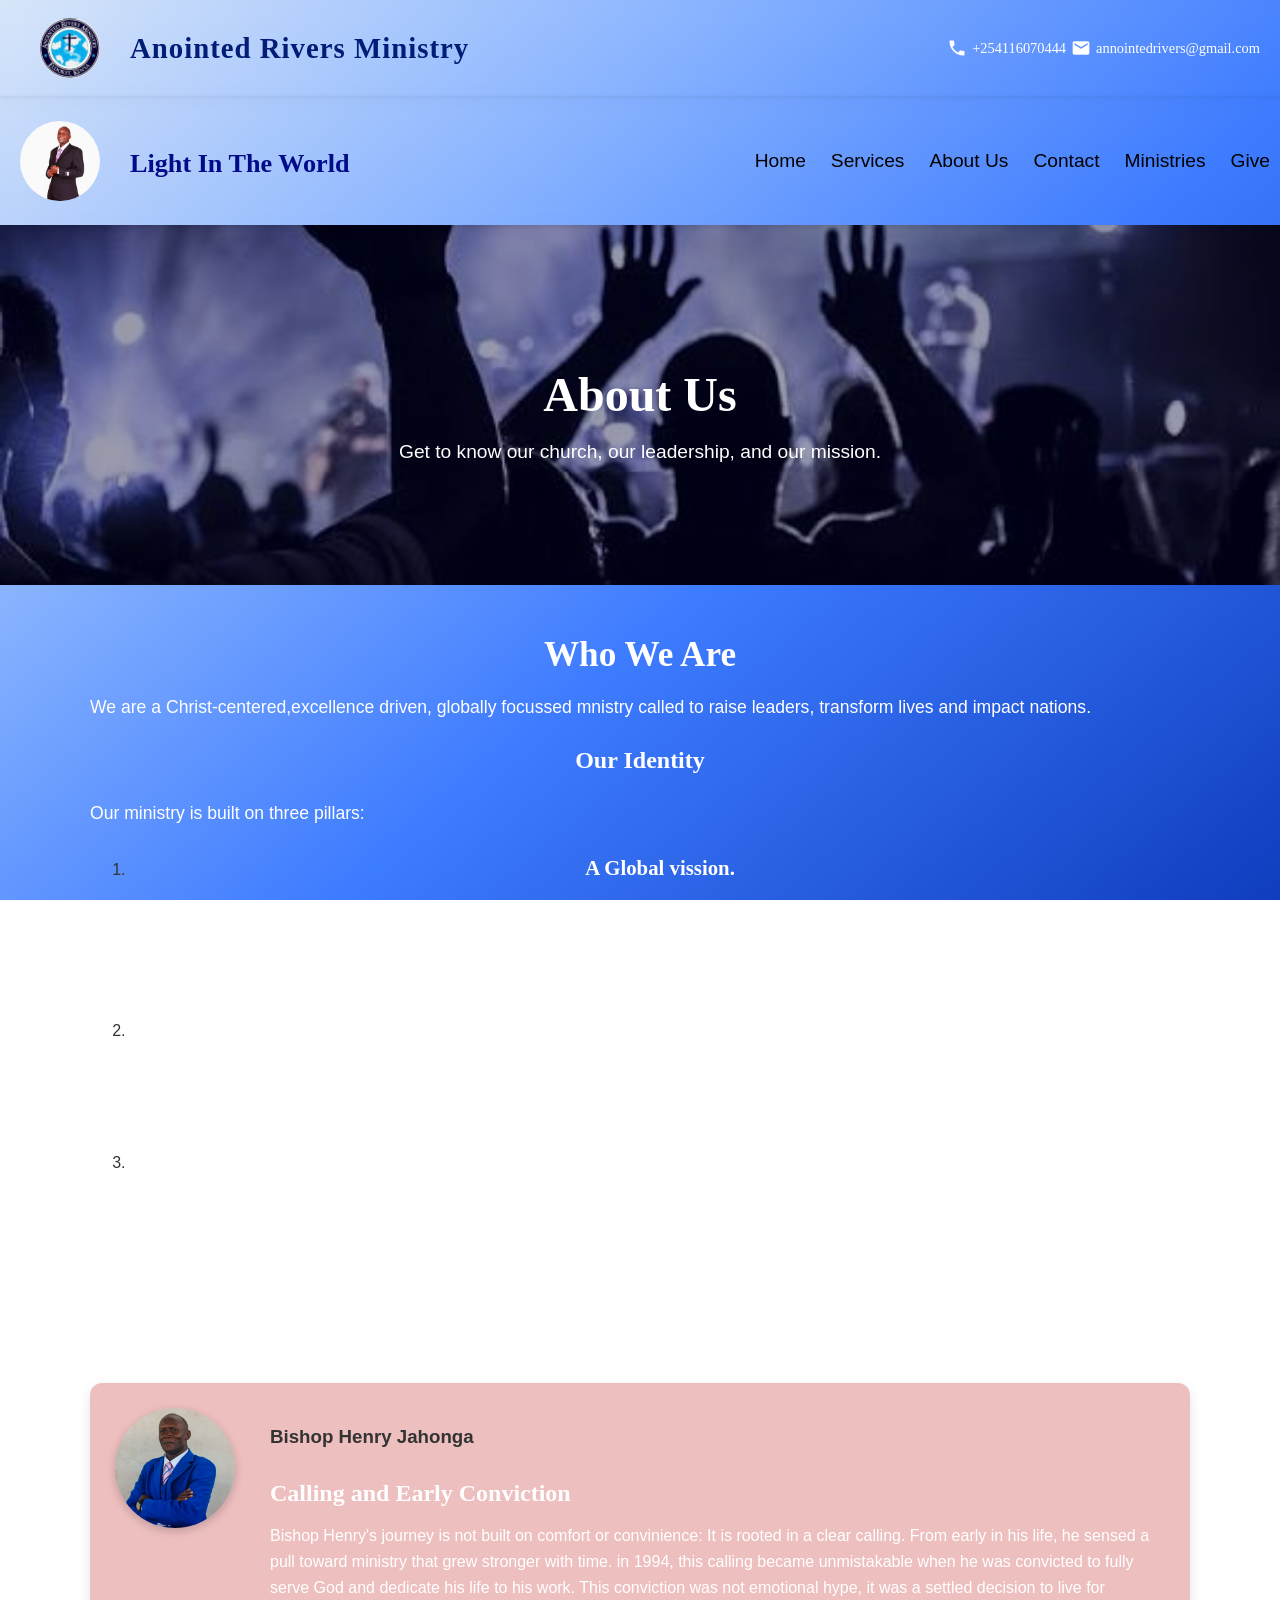
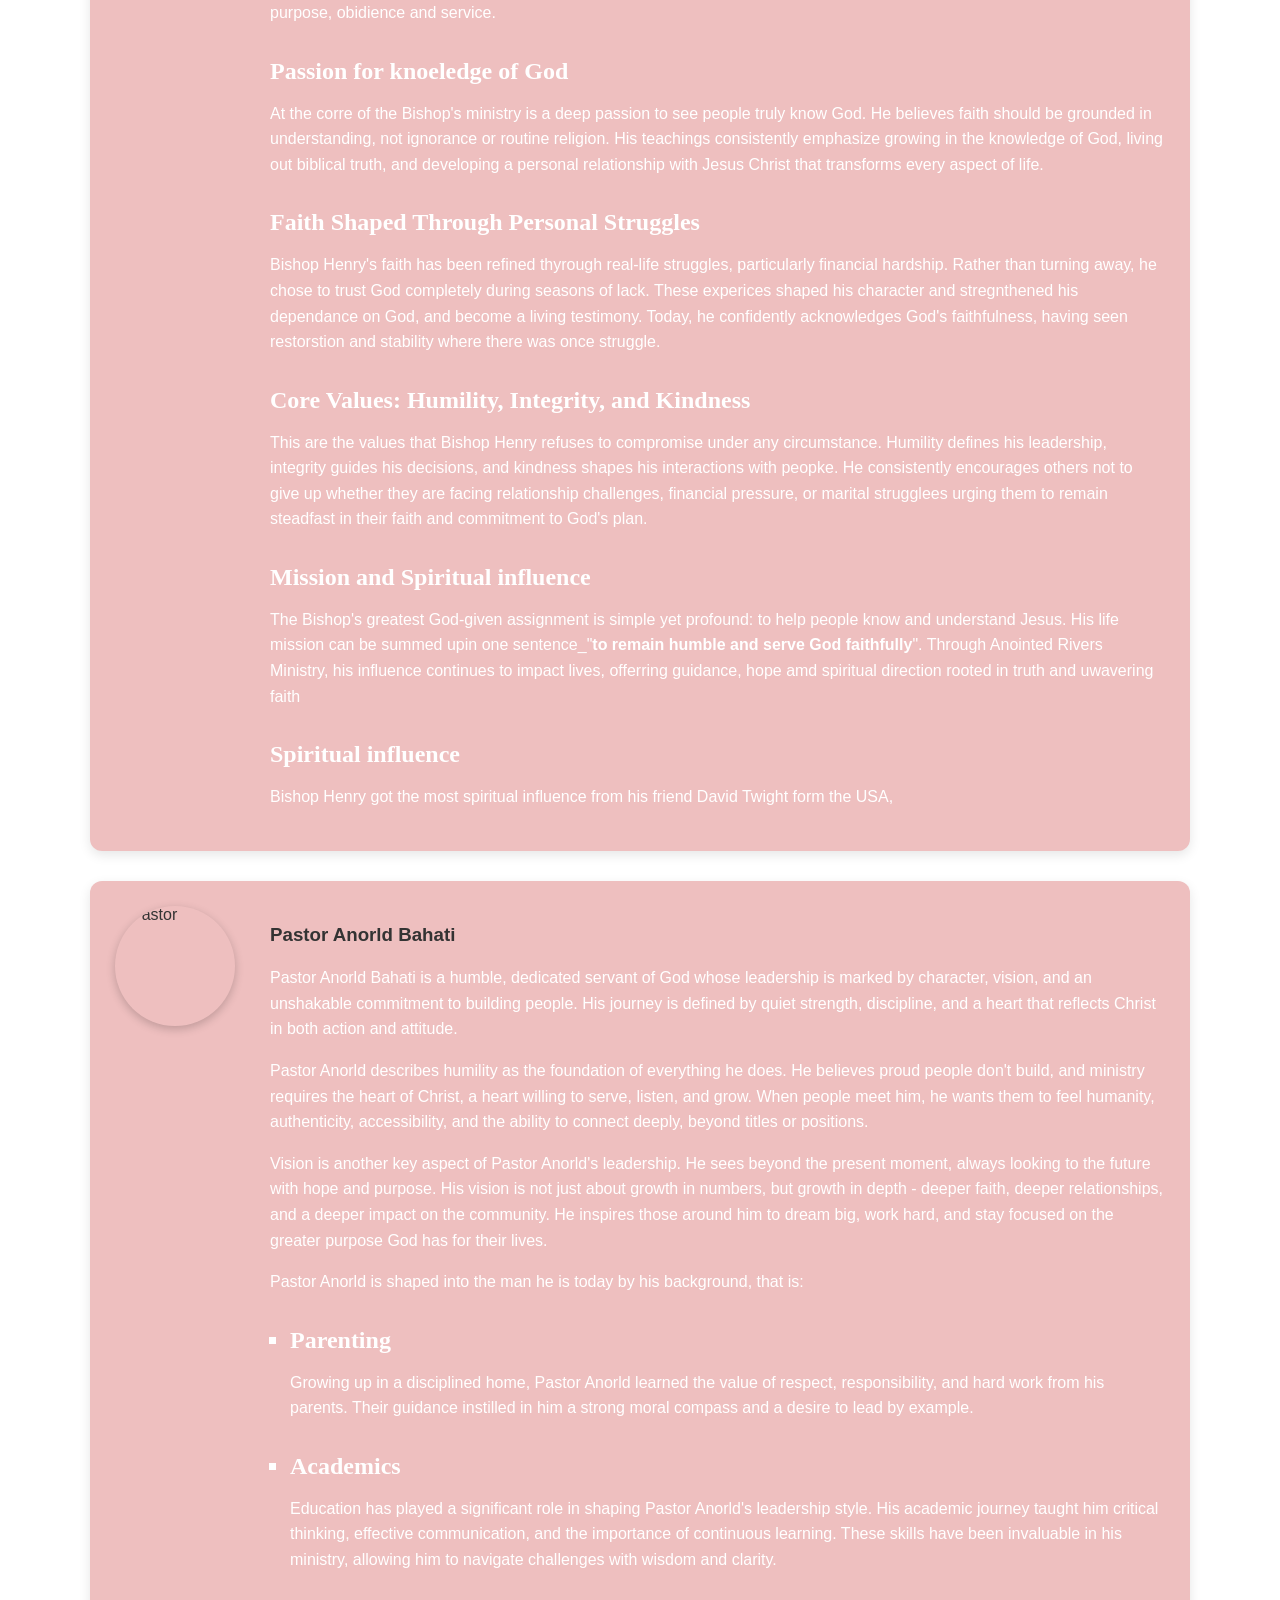
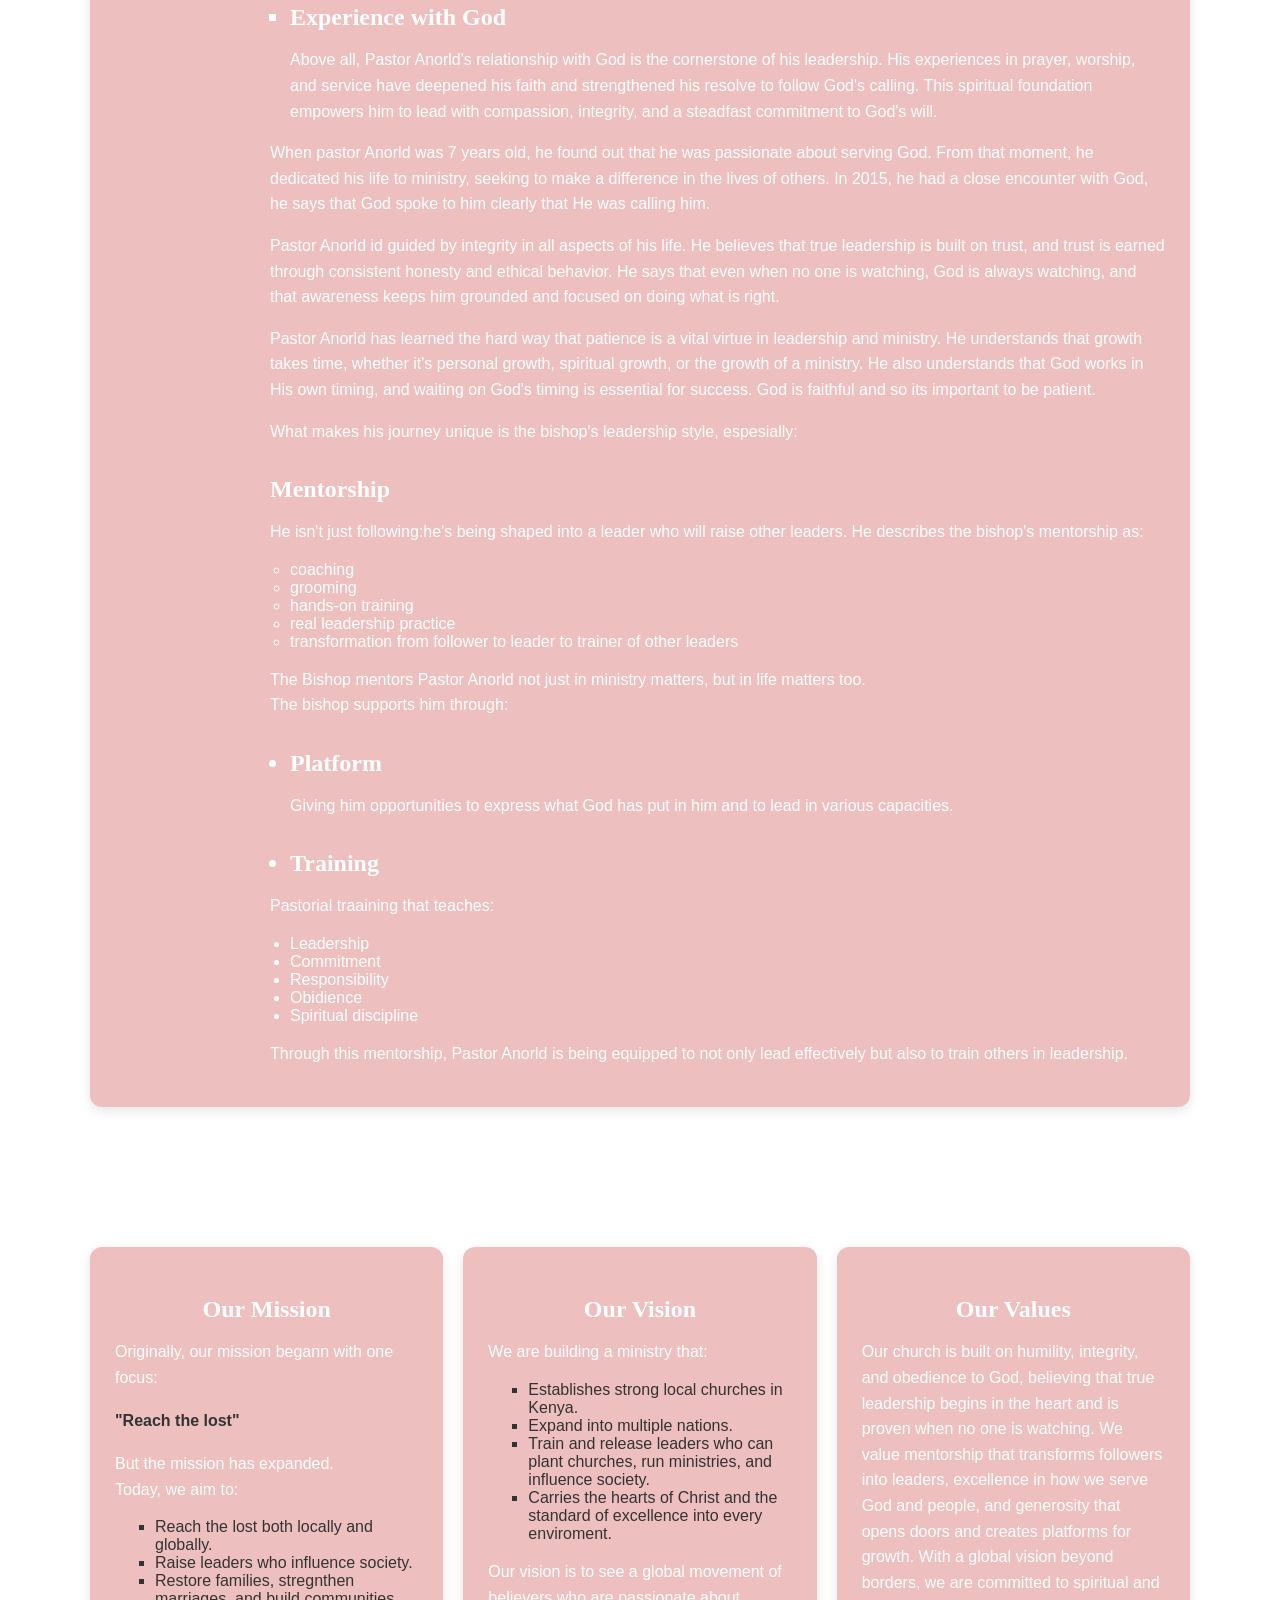
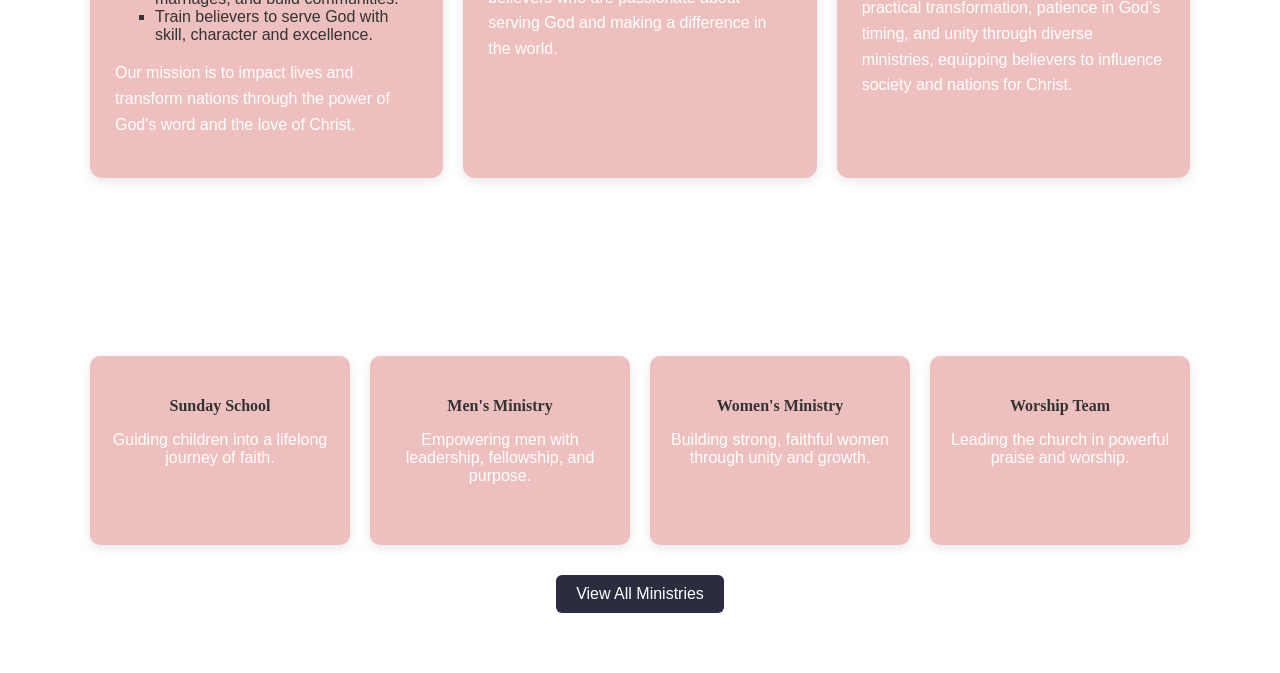
==== about.html @ e038e395 "finished up the demo" ====
<!DOCTYPE html>
<html lang="en">
<head>
    <meta charset="UTF-8">
    <meta name="viewport" content="width=device-width, initial-scale=1.0">
    <link rel="stylesheet" href="style.css">
    <link rel="stylesheet" href="https://fonts.googleapis.com/icon?family=Material+Icons">
    <link rel="icon" type="image/png" href="Assets/Images/logo.png">
    <title>Annointed Rivers Ministry</title>
</head>
<body class="body">
<header id="home">
  <div class="header-top">
    <div class="logo-container">
      <img src="Assets/Images/logo.png" alt="logo" class="logo">
      <h1 class="title">Anointed Rivers Ministry</h1>
    </div>
    <div class="top-right">
      <div class="contact-item">
        <span class="material-icons">call</span>
        <a href="tel:+254116070444">+254116070444</a>
        <div class="contact-item">
          <span class="material-icons">email</span>
          <a href="annointedrivers@gmail.com">annointedrivers@gmail.com</a>
        </div>
      </div>
    </div>
  </div>

  <div class="header-bottom">
    <div class="bishop_logo-container">
        <img src="Assets/Images/Bishop.jpeg" alt="Bishop Logo" class="bishop_logo">
      <div class="hb-text">
        <h3>Light In The World</h3>
      </div>
    </div>
      <nav class="nav-right">
        <a href="index.html#home">Home</a>
        <a href="index.html#services">Services</a>
        <a href="#about">About Us</a>
        <a href="index.html#contact">Contact</a>
        <a href="ministries.html">Ministries</a>
        <a href="give.html">Give</a>
      </nav>
  </div>
</header>
<section class="about-hero">
  <div class="about-hero-overlay"></div>
  <div class="about-hero-content">
    <h1>About Us</h1>
    <p>Get to know our church, our leadership, and our mission.</p>
  </div>
</section>

<section class="about-church">
  <h2>Who We Are</h2>
  <p>
    We are a Christ-centered,excellence driven, globally focussed mnistry called to raise leaders, transform lives and impact nations.
  </p>
  <h3>Our Identity</h3>
  <p>Our ministry is built on three pillars:</p>
  <ol>
    <li><h4>A Global vission.</h4></li>
    <p>We dont limit ourselves to Kenya. <br> Our eyes are on many nations - Africa, Europe, the Americas and beyond.
  We believe God has called us to build an international work thet spreads His message across the world.</p>
  <li><h4>Zeal for God</h4></li>
  <p>We serve God with fire. <br>
  We move with urgency, passion and unwavering commitments to fullfill divine assignments.</p>
  <li><h4>A Culture of Excelence</h4></li>
  <p>Everything, from administration, ministry, worship, leadership, to how a visitor is welcomed must reflect God's standard. <br> No standards, No mediocrity</p>
  </ol>
</section>

<section class="about-leadership">
  <h2>Our Leadership</h2>

  <!-- Bishop -->
  <div class="leader-card">
    <div class="leader-img">
      <img src="Assets/Images/bishop.jpg" alt="Bishop">
    </div>
    <div class="leader-info">
      <h3>Bishop Henry Jahonga</h3>
      <h4>Calling and Early Conviction</h4>
      <p>
        Bishop Henry's journey is not built on comfort or convinience: It is rooted in a clear calling. From early in his life,
        he sensed a pull toward ministry that grew stronger with time. in 1994, 
        this calling became unmistakable when he was convicted to fully serve God and dedicate his life to his work. This conviction was not emotional
        hype, it was a settled decision to live for purpose, obidience and service.
      </p>
      <h4>Passion for knoeledge of God</h4>
      <p>
        At the corre of the Bishop's ministry is a deep passion to see people truly know God.
        He believes faith should be grounded in understanding, not ignorance or routine religion.
        His teachings consistently emphasize growing in the knowledge of God, living out biblical truth,
        and developing a personal relationship with Jesus Christ that transforms every aspect of life.
      </p>
      <h4>Faith Shaped Through Personal Struggles</h4>
      <p>
        Bishop Henry's faith has been refined thyrough real-life struggles, particularly financial hardship.
        Rather than turning away, he chose to trust God completely during seasons of lack.
        These experices shaped his character and stregnthened his dependance on God, and become a living testimony.
        Today, he confidently acknowledges God's faithfulness, having seen restorstion and stability where there was once struggle.
      </p>
      <h4>Core Values: Humility, Integrity, and Kindness</h4>
      <p>
        This are the values that Bishop Henry refuses to compromise under any circumstance.
        Humility defines his leadership, integrity guides his decisions, and kindness shapes his interactions with peopke.
        He consistently encourages others not to give up whether they are facing relationship challenges, financial pressure, or marital strugglees
        urging them to remain steadfast in their faith and commitment to God's plan.
      </p>
      <h4>Mission and Spiritual influence</h4>
      <p>
        The Bishop's greatest God-given assignment is simple yet profound: to help people know and understand Jesus.
        His life mission can be summed upin one sentence_"<strong>to remain humble and serve God faithfully</strong>".
        Through Anointed Rivers Ministry, his influence continues to impact lives, offerring guidance, hope amd spiritual
        direction rooted in truth and uwavering faith
      </p>
      <h4>Spiritual influence</h4>
      <p>
        Bishop Henry got the most spiritual influence from his friend David Twight form the USA, 
      </p>
      <a href="#bishop-bio" class="read-more">Read Full Bio</a>
    </div>
  </div>

  <!-- Pastor -->
  <div class="leader-card">
    <div class="leader-img">
      <img src="Assets/Images/pastor.jpeg" alt="Pastor">
    </div>
    <div class="leader-info">
      <h3>Pastor Anorld Bahati</h3>
      <p>
        Pastor Anorld Bahati is a humble, dedicated servant of God whose leadership is marked by character, vision, and an unshakable commitment to building people.
        His journey is defined by quiet strength, discipline, and a heart that reflects Christ in both action and attitude.
      </p>
      <p>
        Pastor Anorld describes humility as the foundation of everything he does.
        He believes proud people don't build, and ministry requires the heart of Christ, a heart willing to serve, listen, and grow.
        When people meet him, he wants them to feel humanity, authenticity, accessibility, and the ability to connect deeply, beyond titles or positions.
      </p>
      <p>
        Vision is another key aspect of Pastor Anorld's leadership.
        He sees beyond the present moment, always looking to the future with hope and purpose.
        His vision is not just about growth in numbers, but growth in depth - deeper faith, deeper relationships, and a deeper impact on the community.
        He inspires those around him to dream big, work hard, and stay focused on the greater purpose God has for their lives.
      </p>
      <p>
        Pastor Anorld is shaped into the man he is today by his background, that is:
        <ul style="list-style-type: square;">
          <h4><li>Parenting</li></h4>
          <p>
            Growing up in a disciplined home, Pastor Anorld learned the value of respect, responsibility, and hard work from his parents.
            Their guidance instilled in him a strong moral compass and a desire to lead by example.
          </p>
          <h4><li>Academics</li></h4>
          <p>
            Education has played a significant role in shaping Pastor Anorld's leadership style.
            His academic journey taught him critical thinking, effective communication, and the importance of continuous learning.
            These skills have been invaluable in his ministry, allowing him to navigate challenges with wisdom and clarity.
          </p>
          <h4><li>Experience with God</li></h4>
          <p>
            Above all, Pastor Anorld's relationship with God is the cornerstone of his leadership.
            His experiences in prayer, worship, and service have deepened his faith and strengthened his resolve to follow God's calling.
            This spiritual foundation empowers him to lead with compassion, integrity, and a steadfast commitment to God's will.
          </p>
        </ul>
      </p>
      <p>
        When pastor Anorld was 7 years old, he found out that he was passionate about serving God.
        From that moment, he dedicated his life to ministry, seeking to make a difference in the lives of others.
        In 2015, he had a close encounter with God, he says that God spoke to him clearly that He was calling him.
      </p>
      <p>
        Pastor Anorld id guided by integrity in all aspects of his life.
        He believes that true leadership is built on trust, and trust is earned through consistent honesty and ethical behavior.
        He says that even when no one is watching, God is always watching, and that awareness keeps him grounded and focused on doing what is right.
      </p>
      <p>
        Pastor Anorld has learned the hard way that patience is a vital virtue in leadership and ministry.
        He understands that growth takes time, whether it's personal growth, spiritual growth, or the growth of a ministry.
        He also understands that God works in His own timing, and waiting on God's timing is essential for success.
        God is faithful and so its important to be patient.
      </p>
      <p>
        What makes his journey unique is the bishop's leadership style, espesially: <br>
        <h4>Mentorship</h4>
        <p>He isn't just following:he's being shaped into a leader who will raise other leaders. He describes the bishop's mentorship as:</p>
        <ul style="list-style-type: circle;">
          <li>coaching</li>
          <li>grooming</li>
          <li>hands-on training</li>
          <li>real leadership practice</li>
          <li>transformation from follower to leader to trainer of other leaders</li>
        </ul>
      </p>
      <p>
        The Bishop mentors Pastor Anorld not just in ministry matters, but in life matters too. <br>
        The bishop supports him through:
      </p>
        <ul style="list-style-type: disc;">
          <h4><li>Platform</li></h4>
          <p>
            Giving him opportunities to express what God has put in him and to lead in various capacities.
          </p>
          <h4><li>Training</li></h4>
        </ul>
          <p>
            Pastorial traaining that teaches:
          </p>
            <ul>
              <li>Leadership</li>
              <li>Commitment</li>
              <li>Responsibility</li>
              <li>Obidience</li>
              <li>Spiritual discipline</li>
            </ul>
      <p>
        Through this mentorship, Pastor Anorld is being equipped to not only lead effectively but also to train others in leadership.
      </p>
    </div>
  </div>
</section>

<section class="about-mvv">
  <h2>Mission, Vision & Values</h2>
  <div class="mvv-container">

    <div class="mvv-box">
      <h3>Our Mission</h3>
      <p>
        Originally, our mission begann with one focus:
      </p>
        <strong><h4>"Reach the lost"</h4></strong>
        <p>
          But the mission has expanded. <br>
          Today, we aim to:
          <ul style="list-style-type: square;">
            <li>Reach the lost both locally and globally.</li>
            <li>Raise leaders who influence society.</li>
            <li>Restore families, stregnthen marriages, and build communities.</li>
            <li>Train believers to serve God with skill, character and excellence.</li>
          </ul>
        </p>
        <p>
          Our mission is to impact lives and transform nations through the power of God's word and the love of Christ.
        </p>
    </div>

    <div class="mvv-box">
      <h3>Our Vision</h3>
      <p>
        We are building a ministry that:
      </p>
        <ul style="list-style-type: square;">
          <li>Establishes strong local churches in Kenya.</li>
          <li>Expand into multiple nations.</li>
          <li>Train and release leaders who can plant churches, run ministries, and influence society.</li>
          <li>Carries the hearts of Christ and the standard of excellence into every enviroment.</li>
        </ul>
        <p>
          Our vision is to see a global movement of believers who are passionate about serving God and making a difference in the world.
        </p>
    </div>

    <div class="mvv-box">
      <h3>Our Values</h3>
      <p>
        Our church is built on humility, integrity, and obedience to God,
        believing that true leadership begins in the heart and is proven when no one is watching.
        We value mentorship that transforms followers into leaders, excellence in how we serve God and people,
        and generosity that opens doors and creates platforms for growth. With a global vision beyond borders,
        we are committed to spiritual and practical transformation, patience in God’s timing, and unity through diverse ministries,
        equipping believers to influence society and nations for Christ.
      </p>
    </div>
  </div>
</section>

<section class="about-ministries-preview">
  <h2>Our Ministries</h2>
  <p>Discover the different ministries that help build our church community.</p>

  <div class="ministry-preview-grid">
    <div class="ministry-preview-card">
      <h4>Sunday School</h4>
      <p>Guiding children into a lifelong journey of faith.</p>
    </div>

    <div class="ministry-preview-card">
      <h4>Men's Ministry</h4>
      <p>Empowering men with leadership, fellowship, and purpose.</p>
    </div>

    <div class="ministry-preview-card">
      <h4>Women's Ministry</h4>
      <p>Building strong, faithful women through unity and growth.</p>
    </div>

    <div class="ministry-preview-card">
      <h4>Worship Team</h4>
      <p>Leading the church in powerful praise and worship.</p>
    </div>
  </div>

  <a href="ministries.html" class="view-all-btn">View All Ministries</a>
</section>
<script src="Assets/JS/tabs.js" defer></script>
</body>
</html>
---- style.css ----
body {
  font-family: arial, sans-serif;
  background: linear-gradient(140deg, #d8e6f9 0%, #8ab4ff 30%, #3d7bff 60%, #0f3dbe 100%);
  color: #333333;
  margin: 0;
  padding: 0;
  background-attachment: fixed;
}

/* --- General Header Styling --- */
header {
  width: 100%;
  height: 25vh;
  display: flex;
  flex-direction: column;
  position: sticky;
  top: 0;
  z-index: 1000;
}

/* --- Top Section (Logo + Name) --- */
.header-top {
  height: 10vh;
  display: flex;
  align-items: center;
  justify-content: space-between;
  color: rgb(1, 29, 119);
  font-family: 'cinzel', serif;
  padding: 5px 20px;
  background: rgba(4, 47, 167, 0); /* Translucent white background */
  backdrop-filter: blur(10px); /* Apply blur effect */
  -webkit-backdrop-filter: blur(10px); /* For Safari */
  box-shadow: 0 2px 5px rgba(0, 0, 0, 0.1); /* Optional: Add a subtle shadow */
}

.top-right {
 display: flex;
 gap: 20px;
 align-items: center;
}

.contact-item {
  display: flex;
  align-items: center;
  gap: 5px;
}

.contact-item .material-icons{
  font-size: 20px;
  color: white;
}

.contact-item a{
  color: white;
  text-decoration: none;
  font-size: 0.9rem;
  font-weight: 500;
}

.logo-container {
  display: flex;
  align-items: center;
  gap: 10px;
}

.logo {
  height: 60px;
  width: 60px;
  border-radius: 50%;
  object-fit: cover;
  margin-left: 20px;
}

.header-top h1 {
  font-size: 1.8rem;
  letter-spacing: 1px;
  font-weight: 600;
  margin-left: 20px;
}

/* --- Bottom Section (Navigation) --- */
.header-bottom {
  height: 15vh;
  background-color: #2b2d3f; /* grayish-blue tone */
  display: flex;
  align-items: center;
  justify-content: space-between;
  position: sticky;
  bottom: 0;
  background: rgba(255, 255, 255, 0); /* Translucent white background */
  backdrop-filter: blur(10px); /* Apply blur effect */
  -webkit-backdrop-filter: blur(10px); /* For Safari */
  box-shadow: 0 2px 5px rgba(0, 0, 0, 0.1); /* Optional: Add a subtle shadow */
  color: rgb(1, 29, 199);
}

.bishop_logo-container {
  display: flex;
  align-items: center;
  gap: 10px;
}

.bishop_logo {
  height: 80px;
  width: 80px;
  border-radius: 50%;
  object-fit: cover;
  margin-left: 20px;
}

.hb-text {
  color: rgb(1, 10, 136);
  font-family: 'cinzel', serif;
  font-size: 1.4rem;
  margin-left: 20px;
  padding-top: 7px;;
}

nav {
  display: flex;
  gap: 25px;
  align-items: center;
  justify-content: flex-end;
  padding-right: 10px;
}

nav a {
  text-decoration: none;
  font-size: 1rem;
  color: #000000; /* light blue-ish text */
  font-weight: 500;
  transition: all 0.3s ease;
  font-size: 1.2rem;
}

nav a:hover {
  background: linear-gradient(90deg, #00aaff, #00ffaa);
  -webkit-background-clip: text;
  background-clip: text; /* Standard property for compatibility */
  -webkit-text-fill-color: transparent;
  letter-spacing: 1px;
}

/* Hero Section */
.hero {
  position: relative;
  width: 100%;
  height: 80vh; /* Adjust as needed */
  overflow: hidden;
}

.hero-video {
  width: 100%;
  height: 100%;
  object-fit: cover;
}

.hero-overlay {
  position: absolute;
  top: 0;
  left: 0;
  width: 100%;
  height: 100%;
  background-color: rgba(0,0,0,0.4); /* 20% black overlay */
}

.hero-content {
  position: absolute;
  top: 50%;
  left: 50%;
  transform: translate(-50%, -70%);
  color: white;
  text-align: center;
  max-width: 90%;
}

.hero-content h1 {
  font-family: 'Cinzel', serif; /* fancy font */
  font-weight: 500; /* strong but not too strong */
  font-size: 3rem;
  margin-bottom: 15px;
}

.hero-content p {
  font-size: 1.2rem;
  margin-bottom: 20px;
}

.hero-buttons {
  display: flex;
  gap: 15px;
  justify-content: center;
  padding-top: 30px;
}

.hero-buttons a {
  padding: 10px 25px;
  border-radius: 5px;
  text-decoration: none;
  font-weight: 500;
  transition: all 0.3s ease;
}

.btn-live {
  background-color: #ff0000;
  color: white;
}

.btn-live:hover {
  background-color: #cc0000;
}

.btn-join {
  background-color: #25d366; /* WhatsApp green */
  color: white;
}

.btn-join:hover {
  background-color: #1ebe57;
}


.hero-next {
  width: 100%;
  padding: 40px 20px;
  display: flex;
  justify-content: center;
}

.hero-next-container {
  display: flex;
  gap: 30px;
  width: 90%;
  max-width: 1200px;
}

/* --- Slideshow --- */
.slideshow {
  position: relative;
  width: 50%;
  overflow: hidden;
  border-radius: 10px;
}

.slides {
  display: none;
}

.slides img {
  width: 100%;
  display: block;
  object-fit: cover;
  height: 80vh;
}

/* Arrows */
.prev, .next {
  cursor: pointer;
  position: absolute;
  top: 50%;
  width: auto;
  padding: 10px;
  margin-top: -22px;
  color: white;
  font-weight: bold;
  font-size: 24px;
  border-radius: 3px;
  user-select: none;
  background-color: rgba(0,0,0,0.4);
  transition: 0.3s;
}

.prev:hover, .next:hover {
  background-color: rgba(0,0,0,0.7);
}

.prev { left: 10px; }
.next { right: 10px; }

/* --- Paragraphs --- */
.paragraphs {
  width: 50%;
  display: flex;
  flex-direction: column;
  justify-content: space-around;
  gap: 20px;
  height: 80vh;
}

.paragraphs p {
  font-size: 1.1rem;
  line-height: 1.6;
  color: white;
}

.about-intro {
  width: 90%;
  max-width: 1100px;
  margin: 60px auto;
}

.about-container{
  display: flex;
  flex-direction: column;
  align-items: center;
  justify-content: space-around;
  gap: 20px;
}

.about-title {
  font-family: 'Cinzel', serif;
  font-size: 2.5rem;
  color: white;
  margin-bottom: 20px;
  text-align: center;
}

.about-lead{
  font-size: 1.1rem;
  line-height:1.6;
  color: white;
}

.learn-more {
background-color: #4676df;
transition: background-color 0.3s ease;
font-weight: 600;
width:fit-content;
margin: 20px auto;
padding: 10px 15px;
border-radius: 6px;
color: white;
}

.learn-more:hover {
  background-color: #0f3dbe;
}

.learn-more a {
  color: white;
  text-decoration: none;
  font-size: 1rem;
}

.services-section {
  padding: 5vh 5%;
}

.live-tag {
  position: absolute;
  top: 12px;
  left: 12px;
  background-color: #ff0000;
  color: white;
  padding: 4px 10px;
  font-weight: 700;
  font-size: 0.8rem;
  border-radius: 6px;
  box-shadow: 0 0 10px rgba(0,0,0,0.3);
  z-index: 2;
}

.services-section h2 {
  text-align: center;
  font-family: 'Cinzel', serif;
  font-size: 2.5rem;
  margin-bottom: 40px;
  color: #0e0f3d;
}

.services-grid {
  display: grid;
  grid-template-columns: repeat(auto-fit, minmax(280px, 1fr));
  gap: 30px;
}

.service-card {
  cursor: default !important;
  position: relative;
  height: 400px;
  border-radius: 15px;
  overflow: hidden;
  cursor: pointer;
  transition: transform 0.3s ease;
  display: flex;
  align-items: flex-end;
  background-size: cover;
  background-position: center;
}

.service-card:hover {
  transform: translateY(-5px);
}

.overlay {
  position: absolute;
  top: 0; left: 0;
  width: 100%; height: 100%;
  background-color: rgba(0,0,0,0.35);
}

.service-info {
  position: relative;
  background: rgba(255,255,255,0.15); /* frosted glass effect */
  backdrop-filter: blur(5px);
  padding: 20px;
  border-radius: 10px;
  color: white;
  width: 90%;
  margin: 10px auto;
  display: flex;
  flex-direction: column;
  gap: 10px;
}

.service-item {
  display: flex;
  align-items: center;
  gap: 10px;
}

.service-item .material-icons {
  font-size: 24px;
}

/* Ministries Banner */
.ministries-banner {
    position: relative;
    width: 100%;
    height: 30vh; /* you can change to 25vh or 35vh */
    background: url('Assets/Images/ministries-banner.jpg') center/cover no-repeat;
    display: flex;
    justify-content: center;
    align-items: center;
    overflow: hidden;
}

/* Overlay */
.ministries-banner .banner-overlay {
    position: absolute;
    top: 0;
    left: 0;
    width: 100%;
    height: 100%;
    background: rgba(0, 0, 0, 0.35); /* 35% black overlay */
    z-index: 1;
}

/* Content */
.banner-content {
    position: absolute;
    z-index: 2; /* above overlay */
    text-align: center;
    color: #fff;
    z-index: 2;
}

.banner-content h1 {
    font-size: 3rem;
    margin: 0;
    font-weight: 700;
    color: rgb(150, 64, 231);
}

.banner-content p {
    font-size: 1.2rem;
    margin-top: 8px;
    opacity: 0.9;
}

.ministries-intro {
    width: 100%;
    padding: 60px 0;
    display: flex;
    justify-content: center;
}

.intro-container {
    width: 70%;
    max-width: 900px;
    text-align: center;
}

.ministries-intro h2 {
    font-size: 2.4rem;
    font-weight: 700;
    margin-bottom: 20px;
}

.ministries-intro p {
    font-size: 1.1rem;
    line-height: 1.5;
    margin-bottom: 10px;
    color: #333;
}

.ministry-block {
    display: flex;
    align-items: center;
    gap: 40px;
    margin: 60px 0;
}

.ministry-image img {
    width: 400px;
    height: 300px;
    object-fit:cover ;
    border-radius: 12px;
}

.ministry-text h3 {
    font-size: 1.8rem;
    margin-bottom: 12px;
}

.ministry-text p {
    font-size: 1rem;
    line-height: 1.6;
    margin-bottom: 15px;
}

.ministry-block.reverse{
    flex-direction: row-reverse;
}


.join-btn {
    background-color: #1e90ff;
    color: #fff;
    padding: 10px 18px;
    border-radius: 6px;
    text-decoration: none;
    font-weight: 600;
    transition: background 0.3s ease;
}

.join-btn:hover {
    background-color: #001483;
}

.tab-buttons {
  display: flex;
  gap: 10px;
  justify-content: center;
  margin-bottom: 30px;
}

.tab-btn {
  padding: 10px 20px;
  border: none;
  background-color: #cfd8ff;
  color: #0e0f3d;
  font-weight: 600;
  cursor: pointer;
  border-radius: 5px;
  transition: background 0.3s;
}

.tab-btn:hover,
.tab-btn.active {
  background-color: #1e90ff;
  color: white;
}

.tab-content {
  display: none;
  opacity: 0;
  transition: opacity 0.3s ease;
}

.tab-content.active {
  display: block;
}



.cta-section {
    position: relative;
    background: url('Assets/Images/cta-bg.jpg') center/cover no-repeat;
    height: 50vh;
    display: flex;
    align-items: center;
    justify-content: center;
    border-radius: 10px;
    margin: 80px 0;
    overflow: hidden;
}

.cta-overlay {
    position: absolute;
    inset: 0;
    background: rgba(0, 0, 0, 0.55);
}

.cta-content {
    position: relative;
    text-align: center;
    color: #fff;
    max-width: 700px;
    padding: 0 20px;
}

.cta-content h2 {
    font-size: 2.4rem;
    margin-bottom: 15px;
    font-weight: 700;
}

.cta-content p {
    font-size: 1rem;
    margin-bottom: 25px;
    line-height: 1.5;
}

.cta-buttons {
    display: flex;
    gap: 20px;
    justify-content: center;
}

.cta-btn {
    padding: 12px 22px;
    border-radius: 6px;
    text-decoration: none;
    font-weight: 600;
    transition: 0.3s ease;
}

.cta-btn.primary {
    background: #1e90ff;
    color: #fff;
}

.cta-btn.primary:hover {
    background: #0077cc;
}

.cta-btn.secondary {
    background: transparent;
    border: 2px solid #fff;
    color: #fff;
}

.cta-btn.secondary:hover {
    background: #fff;
    color: #000;
}

/* -------------------- */
/* ABOUT HERO SECTION   */
/* -------------------- */

.about-hero {
  position: relative;
  width: 100%;
  height: 40vh;
  background: url("Assets/Images/about-hero.jpeg") center/cover no-repeat;
  display: flex;
  align-items: center;
  justify-content: center;
}

.about-hero-overlay {
  position: absolute;
  top: 0;
  left: 0;
  width: 100%;
  height: 100%;
  background: rgba(0,0,50,0.4);
}

.about-hero-content {
  position: relative;
  color: white;
  text-align: center;
  z-index: 3;
}

.about-hero-content h1 {
  font-family: 'Cinzel', serif;
  font-size: 3rem;
  margin-bottom: 10px;
}

.about-hero-content p {
  font-size: 1.2rem;
}



/* ------------------------------ */
/* ABOUT CHURCH SECTION           */
/* ------------------------------ */

.about-church {
  width: 90%;
  max-width: 1100px;
  margin: 50px auto;
  text-align: center;
}

.about-church h2 {
  font-family: 'Cinzel', serif;
  font-size: 2.2rem;
  color: white;
  margin-bottom: 15px;
  text-align: center;
}

.about-church h3 {
  font-family: 'Cinzel', serif;
  font-size: 1.5rem;
  color: white;
  margin-bottom: 25px;
  text-align: center;
}

.about-church h4 {
  font-family: 'Cinzel', serif;
  font-size: 1.3rem;
  color: white;
  margin-bottom: 20px;
  text-align: center;
}

.about-church p {
  font-size: 1.1rem;
  line-height: 1.7;
  color: white;
  text-align: left;
}



/* ------------------------------ */
/* LEADERSHIP SECTION             */
/* ------------------------------ */

.about-leadership {
  width: 90%;
  max-width: 1100px;
  margin: 50px auto;
}

.about-leadership h2 {
  font-family: 'Cinzel', serif;
  font-size: 2.2rem;
  color: white;
  text-align: center;
  margin-bottom: 40px;
}

.leader-card {
  display: flex;
  align-items: flex-start; /* Align items to the top */
  gap: 20px;
  background: rgba(190, 18, 18, 0.267);
  padding: 25px;
  border-radius: 12px;
  margin-bottom: 30px;
  box-shadow: 0 4px 12px rgba(0, 0, 0, 0.1);
  overflow: hidden; /* Ensure content doesn’t overflow */
}

.leader-card h4 {
  font-family: 'Cinzel', serif;
  font-size: 1.5rem;
  margin-bottom: 10px;
  color: white;
}

.leader-card ul {
  margin-top: 10px;
  list-style-type: disc;
  padding-left: 20px;
  color: white;
} 

.leader-img img {
  width: 120px; /* Smaller size for dropcap effect */
  height: 120px;
  border-radius: 50%; /* Circular image */
  object-fit: cover;
  float: left; /* Float image to the left */
  margin-right: 15px; /* Space between image and text */
  box-shadow: 0 3px 10px rgba(0, 0, 0, 0.2);
}

.leader-info {
  position: relative;
}

.leader-info p {
  font-size: 1rem;
  color: white;
  line-height: 1.6;
  max-height: none; /* Remove height restriction */
  overflow: visible; /* Ensure all content is visible */
}

.read-more {
  display: none; /* Hide the Read More button */
}



/* ------------------------------ */
/* MISSION - VISION - VALUES      */

.about-mvv {
  width: 90%;
  max-width: 1100px;
  margin: 60px auto;
  text-align: flex-start;
}

.about-mvv h2 {
  font-family: 'Cinzel', serif;
  font-size: 2.2rem;
  color: white;
  margin-bottom: 40px;
  text-align: center;
}

.mvv-container {
  display: grid;
  gap: 20px;
  grid-template-columns: repeat(auto-fit, minmax(250px, 1fr));
}

.mvv-box {
  background: rgba(190, 18, 18, 0.267);
  padding: 25px;
  border-radius: 12px;
  box-shadow: 0 3px 12px rgba(0,0,0,0.1);
}

.mvv-box h3 {
  font-family: 'Cinzel', serif;
  font-size: 1.5rem;
  margin-bottom: 10px;
  color: white;
  text-align: center;
}

.mvv-box p {
  color: white;
  font-size: 1rem;
  line-height: 1.6;
}



/* ------------------------------ */
/* MINISTRIES PREVIEW SECTION     */
/* ------------------------------ */

.about-ministries-preview {
  width: 90%;
  max-width: 1100px;
  margin: 60px auto;
  text-align: center;
}

.about-ministries-preview h2 {
  font-family: 'Cinzel', serif;
  font-size: 2.2rem;
  color: white;
  margin-bottom: 20px;
}

.about-ministries-preview p {
  font-size: 1rem;
  color: white;
  margin-bottom: 40px;
}

.ministry-preview-grid {
  display: grid;
  gap: 20px;
  grid-template-columns: repeat(auto-fit, minmax(230px, 1fr));
}

.ministry-preview-card {
  background: rgba(190, 18, 18, 0.267);
  padding: 20px;
  border-radius: 10px;
  box-shadow: 0 3px 12px rgba(0,0,0,0.1);
  transition: transform 0.3s ease;
}

.ministry-preview-card:hover {
  transform: translateY(-5px);
}

.ministry-preview-card h4 {
  font-family: 'Cinzel', serif;
  margin-bottom: 10px;
}

.view-all-btn {
  display: inline-block;
  margin-top: 30px;
  padding: 10px 20px;
  background-color: #2b2d3f;
  color: white;
  border-radius: 6px;
  text-decoration: none;
  font-weight: 500;
}

.view-all-btn:hover {
  background-color: #0e0f3d;
}

.give-container {
  width: 90%;
  max-width: 1100px;
  margin: 60px auto;
}

.give-container h2 {
  font-family: 'Cinzel', serif;
  font-size: 2.2rem;
  color: white;
  margin-bottom: 20px;
  text-align: center;
}

.give-paragraph {
  font-size: 1.1rem;
  line-height: 1.6;
  color: white;
  text-align: left;
}

.give-now-btn {
  display: flex;
  text-align: center;
  border-radius: 6px;
  color: white;
  background-color: #1e90ff;
  justify-content: center;
  margin: 30px auto;
  width: fit-content;
  padding: 10px 15px;
}

.give-now-btn:hover {
  background-color: #001483;
}
.give-now-btn a {
  color: white;
  text-decoration: none;
  font-size: 1rem;
}

.Give-banner {
    position: relative;
    width: 100%;
    height: 30vh; /* you can change to 25vh or 35vh */
    background: url('Assets/Images/give-banner.jpeg') center/cover no-repeat;
    display: flex;
    justify-content: center;
    align-items: center;
    overflow: hidden;
}

.Give-banner .banner-overlay {
    position: absolute;
    top: 0;
    left: 0;
    width: 100%;
    height: 100%;
    background: rgba(0, 0, 0, 0.35); /* 35% black overlay */
    z-index: 1;
}

.Give-banner .banner-content {
    position: absolute;
    z-index: 2; /* above overlay */
    text-align: center;
    color: #fff;
    z-index: 2;
}

.Give-banner .banner-content h1 {
    font-size: 3rem;
    margin: 0;
    font-weight: 700;
    color: white;
    font-family: Cinzel, serif;
}

.Give-banner .banner-content p {
    font-size: 1.2rem;
    margin-top: 8px;
    opacity: 0.9;
}

.give-methods {
  margin-top: 80px;
  color: white;
}

.give-methods h2 {
  text-align: center;
  margin-bottom: 40px;
  font-family: 'Cinzel', serif;
}

.give-grid {
  display: grid;
  grid-template-columns: repeat(auto-fit, minmax(260px, 1fr));
  gap: 30px;
}

.give-card-mpesa {
  background-image: url('Assets/Images/mobile-background.jpeg');
  border-radius: 12px;
  padding: 25px;
  backdrop-filter: blur(6px);
  transition: transform 0.3s ease;
  color: #000000;
  position: relative;
  overflow: hidden;
  z-index: 0;
}

.give-card-mpesa:hover {
  transform: translateY(-5px);
}

.give-card-bank {
  background-image: url('Assets/Images/bank-background.jpeg');
  border-radius: 12px;
  padding: 25px;
  backdrop-filter: blur(6px);
  transition: transform 0.3s ease;
  color: white;
  position: relative;
  overflow: hidden;
  z-index: 0;
}

.give-card-bank:hover {
  transform: translateY(-5px);
}

.give-card-paypal {
  background-image: url('Assets/Images/paypal-background.jpeg');
  border-radius: 12px;
  padding: 25px;
  backdrop-filter: blur(6px);
  transition: transform 0.3s ease;
  color: white;
  position: relative;
  overflow: hidden;
  z-index: 0;
}

.give-card-paypal:hover {
  transform: translateY(-5px);
}

.give-card-personal {
  background-image: url('Assets/Images/personal-background.jpeg');
  border-radius: 12px;
  padding: 25px;
  backdrop-filter: blur(6px);
  transition: transform 0.3s ease;
  color: white;
  position: relative;
  overflow: hidden;
  z-index: 0;
}

.give-card-personal:hover {
  transform: translateY(-5px);
}

.give-card-bank-overlay,
.give-card-paypal-overlay,
.give-card-personal-overlay {
  position: absolute;
  top: 0; left: 0;
  width: 100%; height: 100%;
  background-color: rgba(0, 0, 0, 0.438);
  border-radius: 12px;
  z-index: 1;
}

.give-card-mpesa-overlay {
  position: absolute;
  top: 0; left: 0;
  width: 100%; height: 100%;
  background-color: rgba(255, 255, 255, 0.3);
  border-radius: 12px;
  z-index: 1;
}

.give-card-mpesa h3 {
  font-family: 'Cinzel', serif;
  margin-bottom: 10px;
  position: relative;
  z-index: 2;
}

.give-card-bank h3,
.give-card-paypal h3,
.give-card-personal h3 {

  font-family: 'Cinzel', serif;
  margin-bottom: 10px;
  position: relative;
  z-index: 2;
}

.give-card-mpesa p {
  font-size: 0.95rem;
  line-height: 1.5;
  margin-bottom: 15px;
  position: relative;
  z-index: 2;
}

.give-card-bank p,
.give-card-paypal p,
.give-card-personal p {
  font-size: 0.95rem;
  line-height: 1.5;
  margin-bottom: 15px;
  position: relative;
  z-index: 2;
}

.give-card-mpesa ul {
  padding-left: 18px;
  font-size: 0.95rem;
  line-height: 1.6;
  position: relative;
  z-index: 2;
}

.give-card-bank ul,
.give-card-paypal ul,
.give-card-personal ul {
  padding-left: 18px;
  font-size: 0.95rem;
  line-height: 1.6;
  position: relative;
  z-index: 2;
}

.give-card.primary {
  border: 2px solid #1e90ff;
}

.give-card.muted {
  opacity: 0.85;
}

.paypal-link {
  display: inline-block;
  margin-top: 10px;
  padding: 10px 18px;
  background-color: #1e90ff;
  color: white;
  text-decoration: none;
  border-radius: 6px;
  font-weight: 600;
  position: relative;
  z-index: 2;
}

.paypal-link:hover {
  background-color: #0077cc;
}

.give-grid {
  background: rgba(255, 255, 255, 0.05);
  border-radius: 12px;
  padding: 25px;
  display: flex;
  flex-direction: column;
  justify-content: space-between;
  position: relative;
}

.contact-container {
  width: 90%;
  max-width: 1100px;
  margin: 60px auto;
}

.contact-container h2 {
  font-family: 'Cinzel', serif;
  font-size: 2.2rem;
  color: white;
  margin-bottom: 20px;
  text-align: center;
}

.contact-lead{
  font-size: 1.3rem;
  line-height: 1.6;
  color: white;
  text-align: left;
  font-style: italic;
  text-align: center;
}

.contact-card {
  margin-top: 40px;
  background: rgba(190, 18, 18, 0.267);
  padding: 30px;
  border-radius: 12px;
  box-shadow: 0 3px 12px rgba(0,0,0,0.1);
  color: white;
}

.contact-grid {
  display: grid;
  grid-template-columns: repeat(2, 1fr);
  gap: 20px;
  width: 90%;
  margin: 60px auto;
}

.site-footer {
  background: #0a1633;
  color: #ffffff;
  padding-top: 60px;
  font-size: 0.95rem;
}

.footer-container {
  width: 90%;
  max-width: 1200px;
  margin: auto;
  display: grid;
  grid-template-columns: repeat(auto-fit, minmax(220px, 1fr));
  gap: 40px;
}

.footer-col h4,
.footer-brand h3 {
  font-family: 'Cinzel', serif;
  margin-bottom: 15px;
  font-size: 1.2rem;
}

.footer-brand img {
  width: 60px;
  margin-bottom: 10px;
}

.footer-brand p {
  line-height: 1.6;
  opacity: 0.85;
}

.footer-col ul {
  list-style: none;
  padding: 0;
}

.footer-col ul li {
  margin-bottom: 10px;
}

.footer-col a {
  color: #cfd8ff;
  text-decoration: none;
  transition: color 0.3s ease;
}

.footer-col a:hover {
  color: #3d7bff;
}

.footer-contact li {
  display: flex;
  align-items: center;
  gap: 8px;
}

.footer-contact .material-icons {
  font-size: 18px;
  color: #3d7bff;
}

.footer-note {
  margin-top: 10px;
  font-style: italic;
  opacity: 0.8;
}

.footer-bottom {
  margin-top: 40px;
  padding: 20px 0;
  text-align: center;
  background: #050d1f;
  font-size: 0.85rem;
  opacity: 0.85;
}
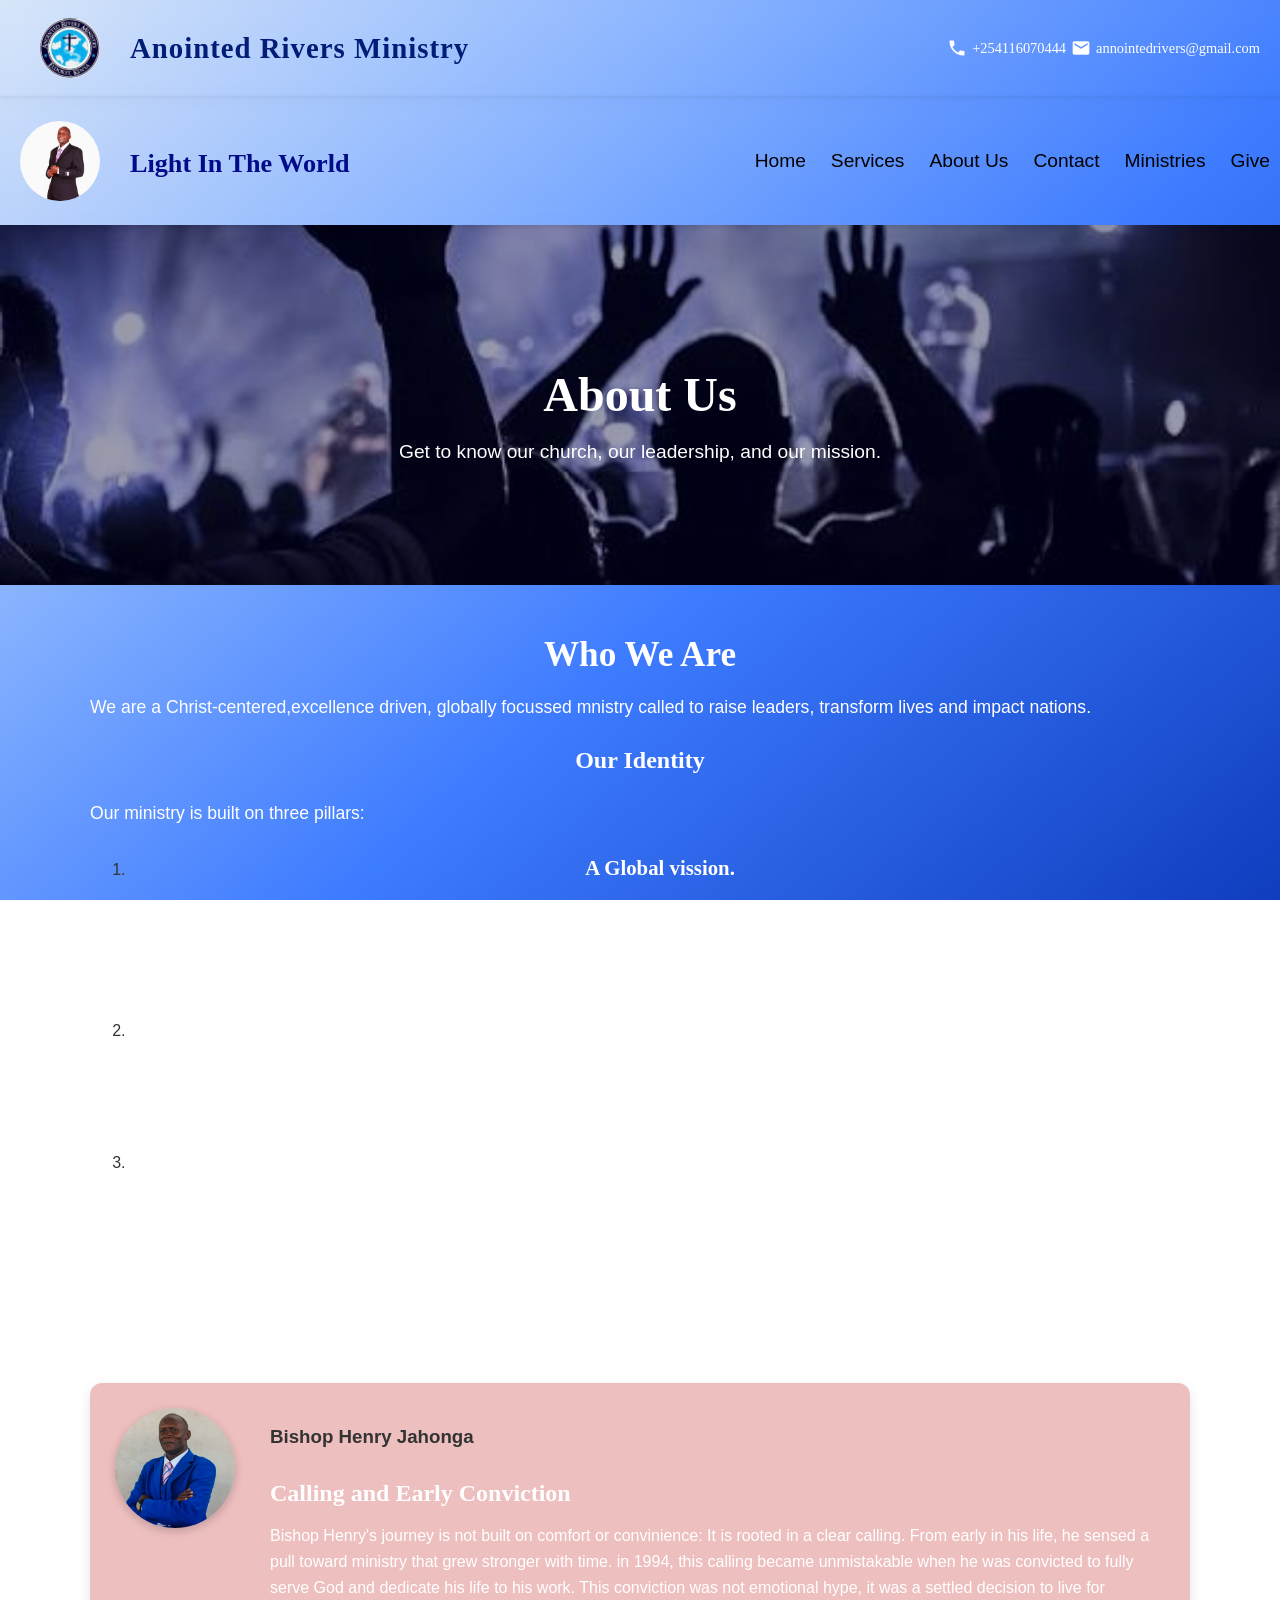
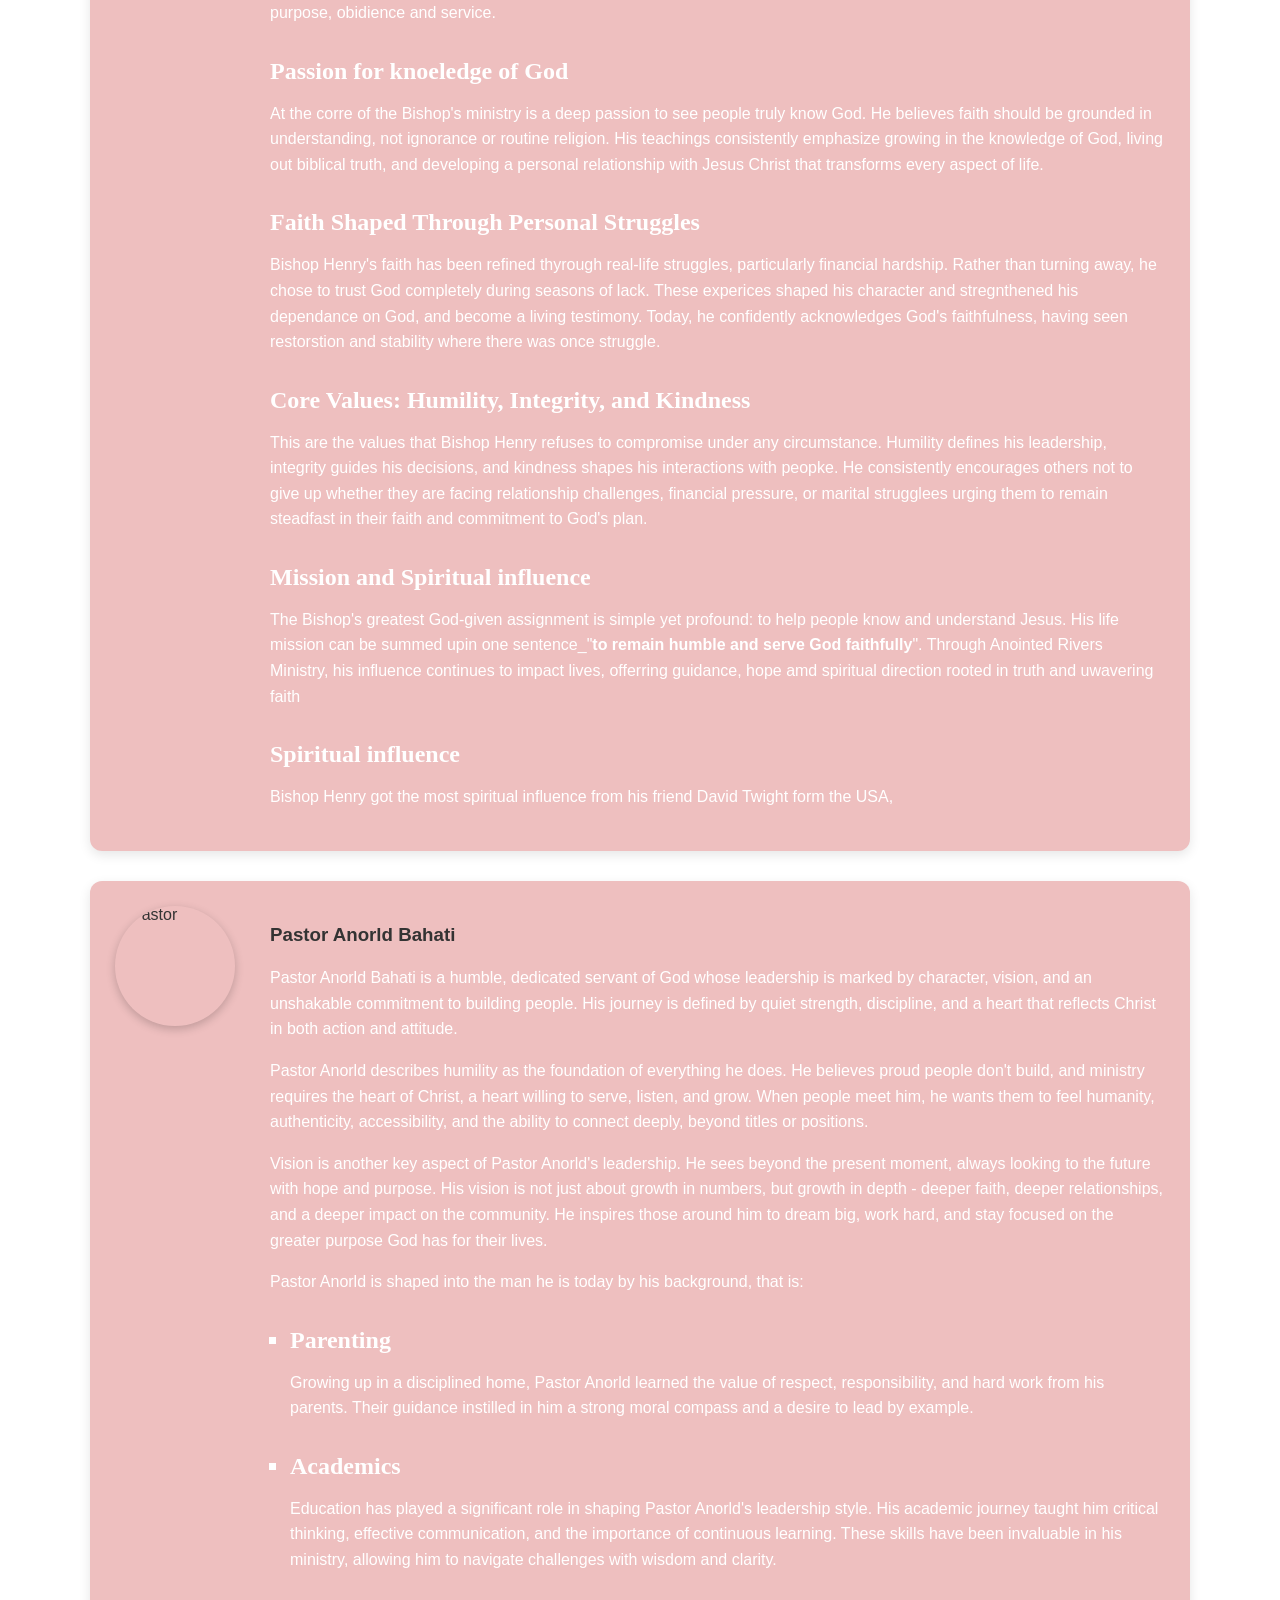
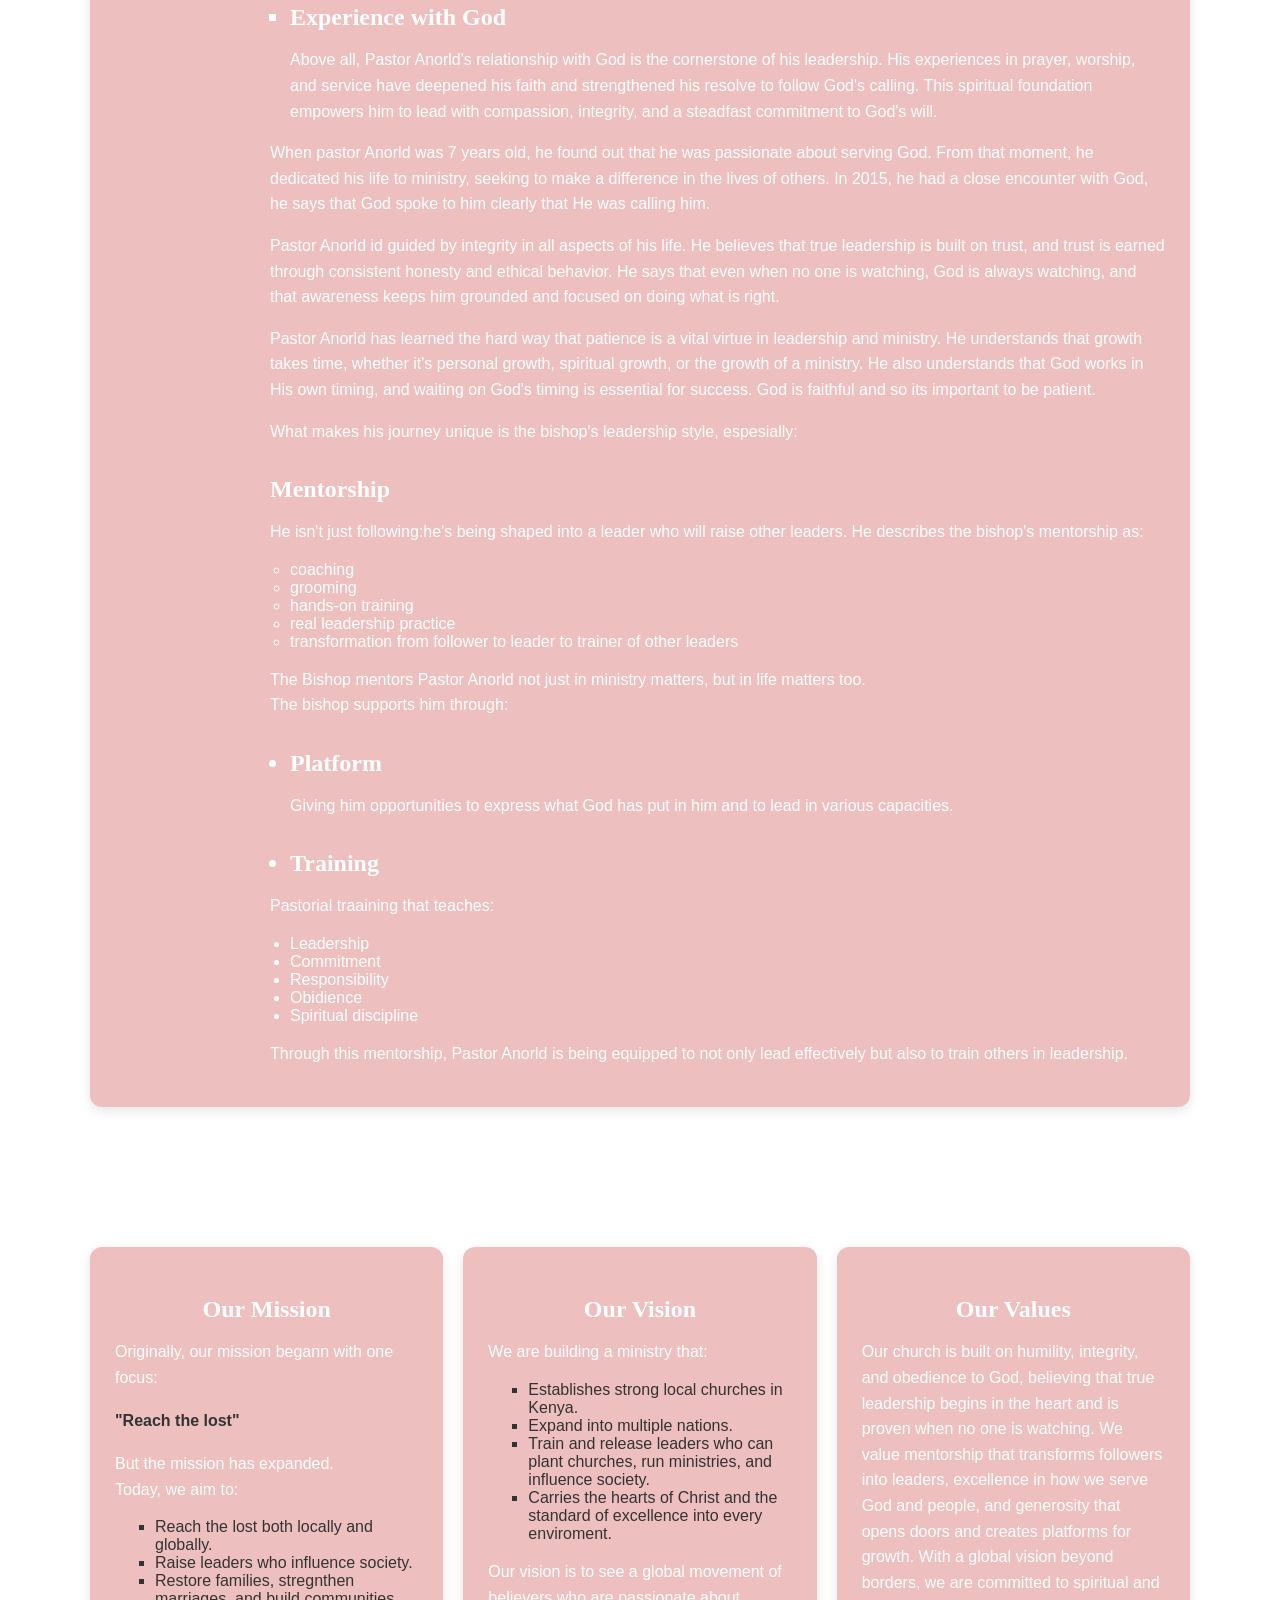
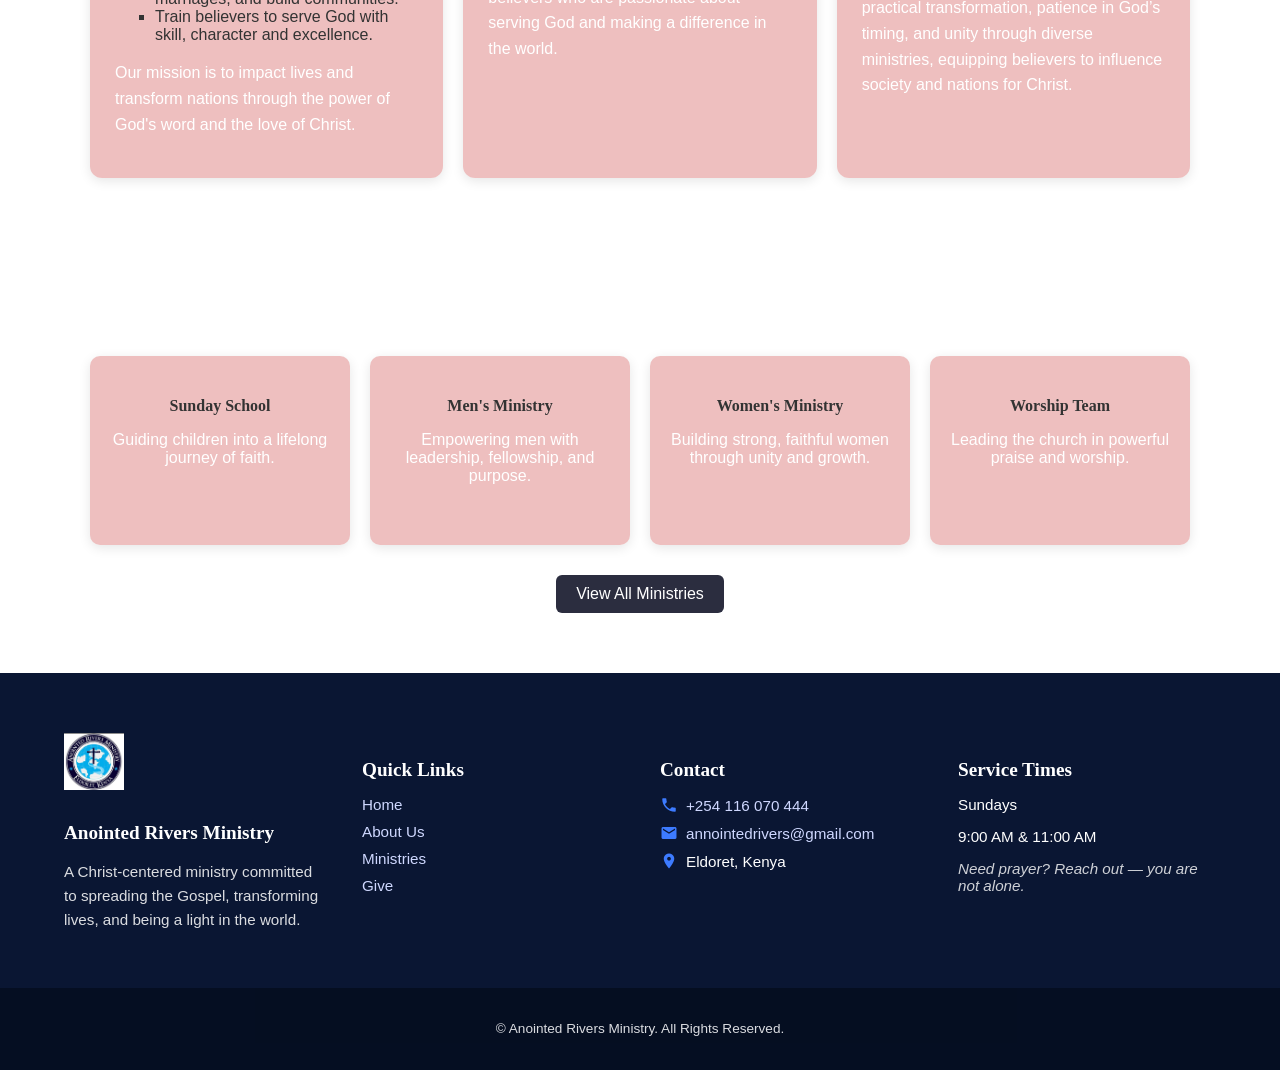
==== commit a34fad0f: "footer" ====
--- a/about.html
+++ b/about.html
@@ -307,6 +307,70 @@
 
   <a href="ministries.html" class="view-all-btn">View All Ministries</a>
 </section>
+<footer class="site-footer">
+  <div class="footer-container">
+
+    <!-- Brand / About -->
+    <div class="footer-col footer-brand">
+      <img src="Assets/Images/logo.png" alt="Anointed Rivers Ministry Logo">
+      <h3>Anointed Rivers Ministry</h3>
+      <p>
+        A Christ-centered ministry committed to spreading the Gospel,
+        transforming lives, and being a light in the world.
+      </p>
+    </div>
+
+    <!-- Quick Links -->
+    <div class="footer-col">
+      <h4>Quick Links</h4>
+      <ul>
+        <li><a href="index.html">Home</a></li>
+        <li><a href="about.html">About Us</a></li>
+        <li><a href="ministries.html">Ministries</a></li>
+        <li><a href="give.html">Give</a></li>
+      </ul>
+    </div>
+
+    <!-- Contact -->
+    <div class="footer-col">
+      <h4>Contact</h4>
+      <ul class="footer-contact">
+        <li>
+          <span class="material-icons">call</span>
+          <a href="tel:+254116070444">+254 116 070 444</a>
+        </li>
+        <li>
+          <span class="material-icons">email</span>
+          <a href="mailto:annointedrivers@gmail.com">
+            annointedrivers@gmail.com
+          </a>
+        </li>
+        <li>
+          <span class="material-icons">location_on</span>
+          Eldoret, Kenya
+        </li>
+      </ul>
+    </div>
+
+    <!-- Service Times -->
+    <div class="footer-col">
+      <h4>Service Times</h4>
+      <p>Sundays</p>
+      <p>9:00 AM & 11:00 AM</p>
+      <p class="footer-note">
+        Need prayer? Reach out — you are not alone.
+      </p>
+    </div>
+
+  </div>
+
+  <!-- Bottom strip -->
+  <div class="footer-bottom">
+    <p>
+      © <span id="year"></span> Anointed Rivers Ministry. All Rights Reserved.
+    </p>
+  </div>
+</footer>
 <script src="Assets/JS/tabs.js" defer></script>
 </body>
 </html>
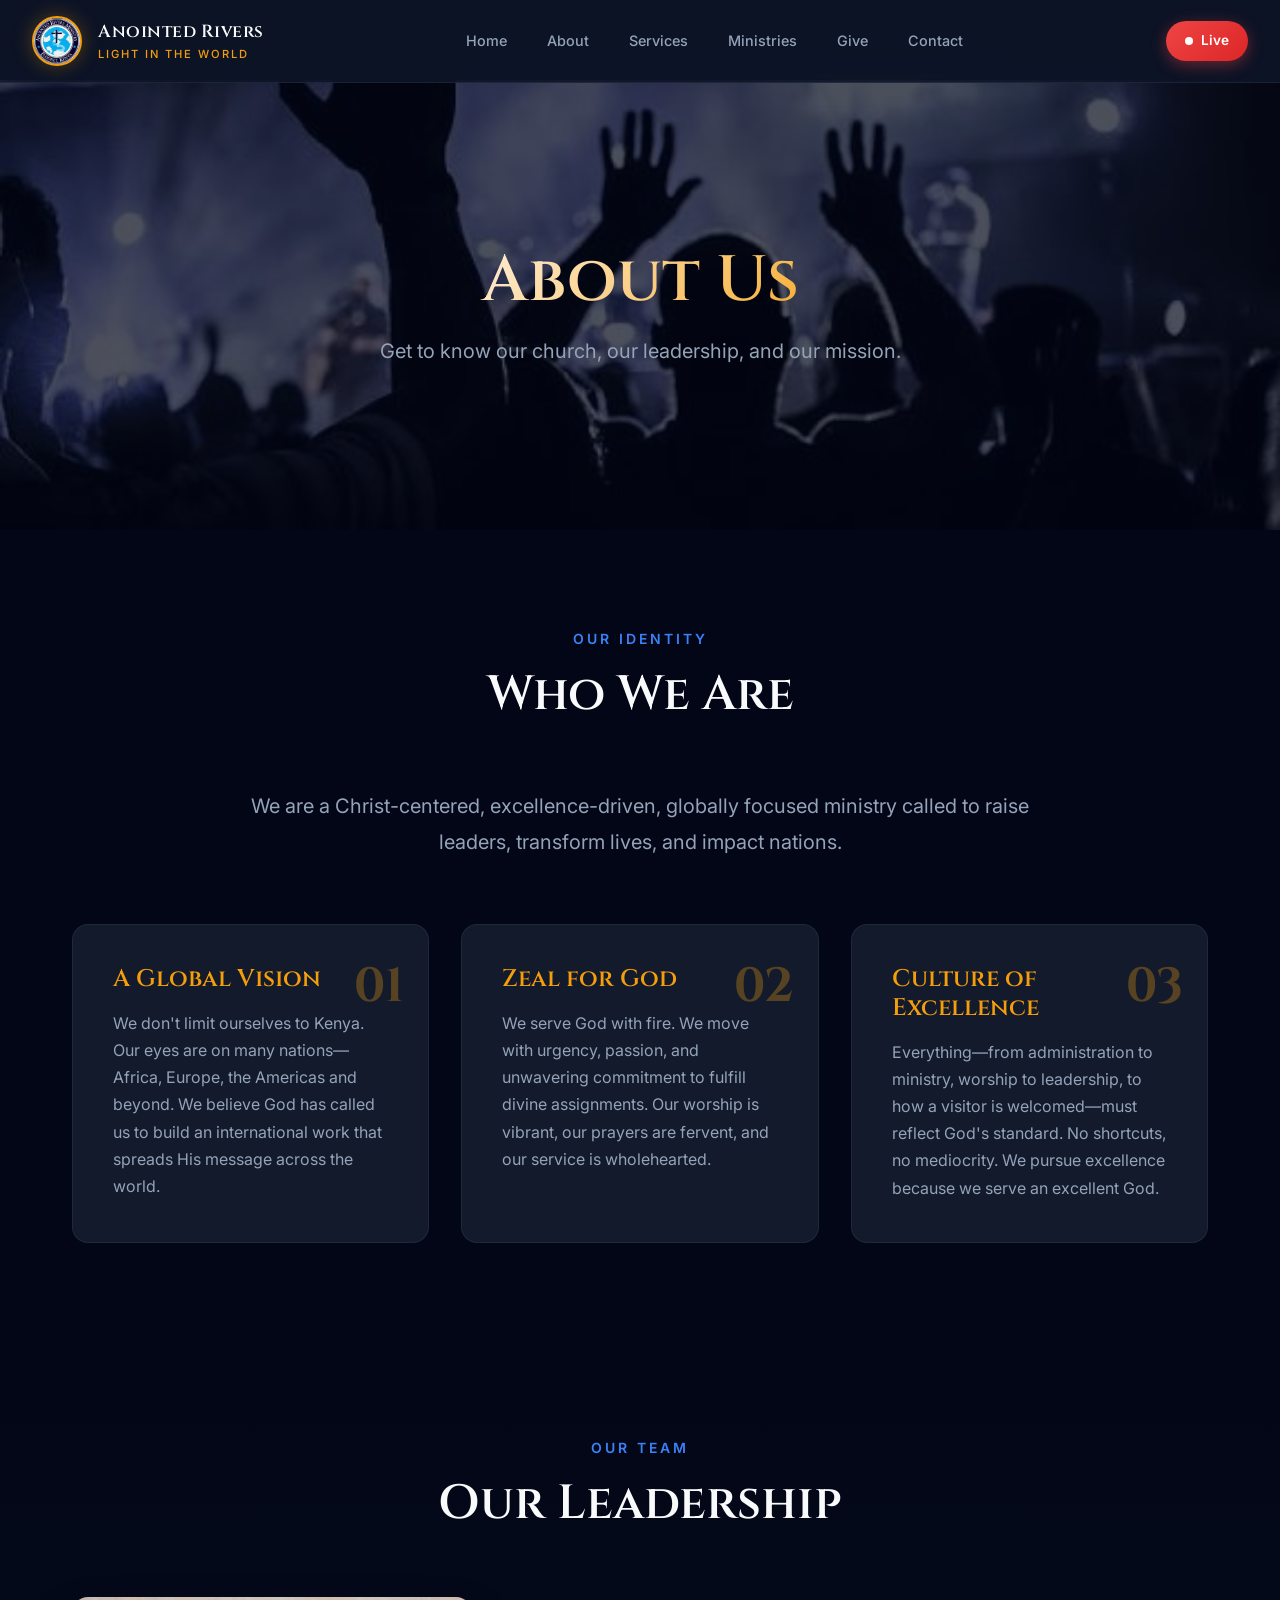
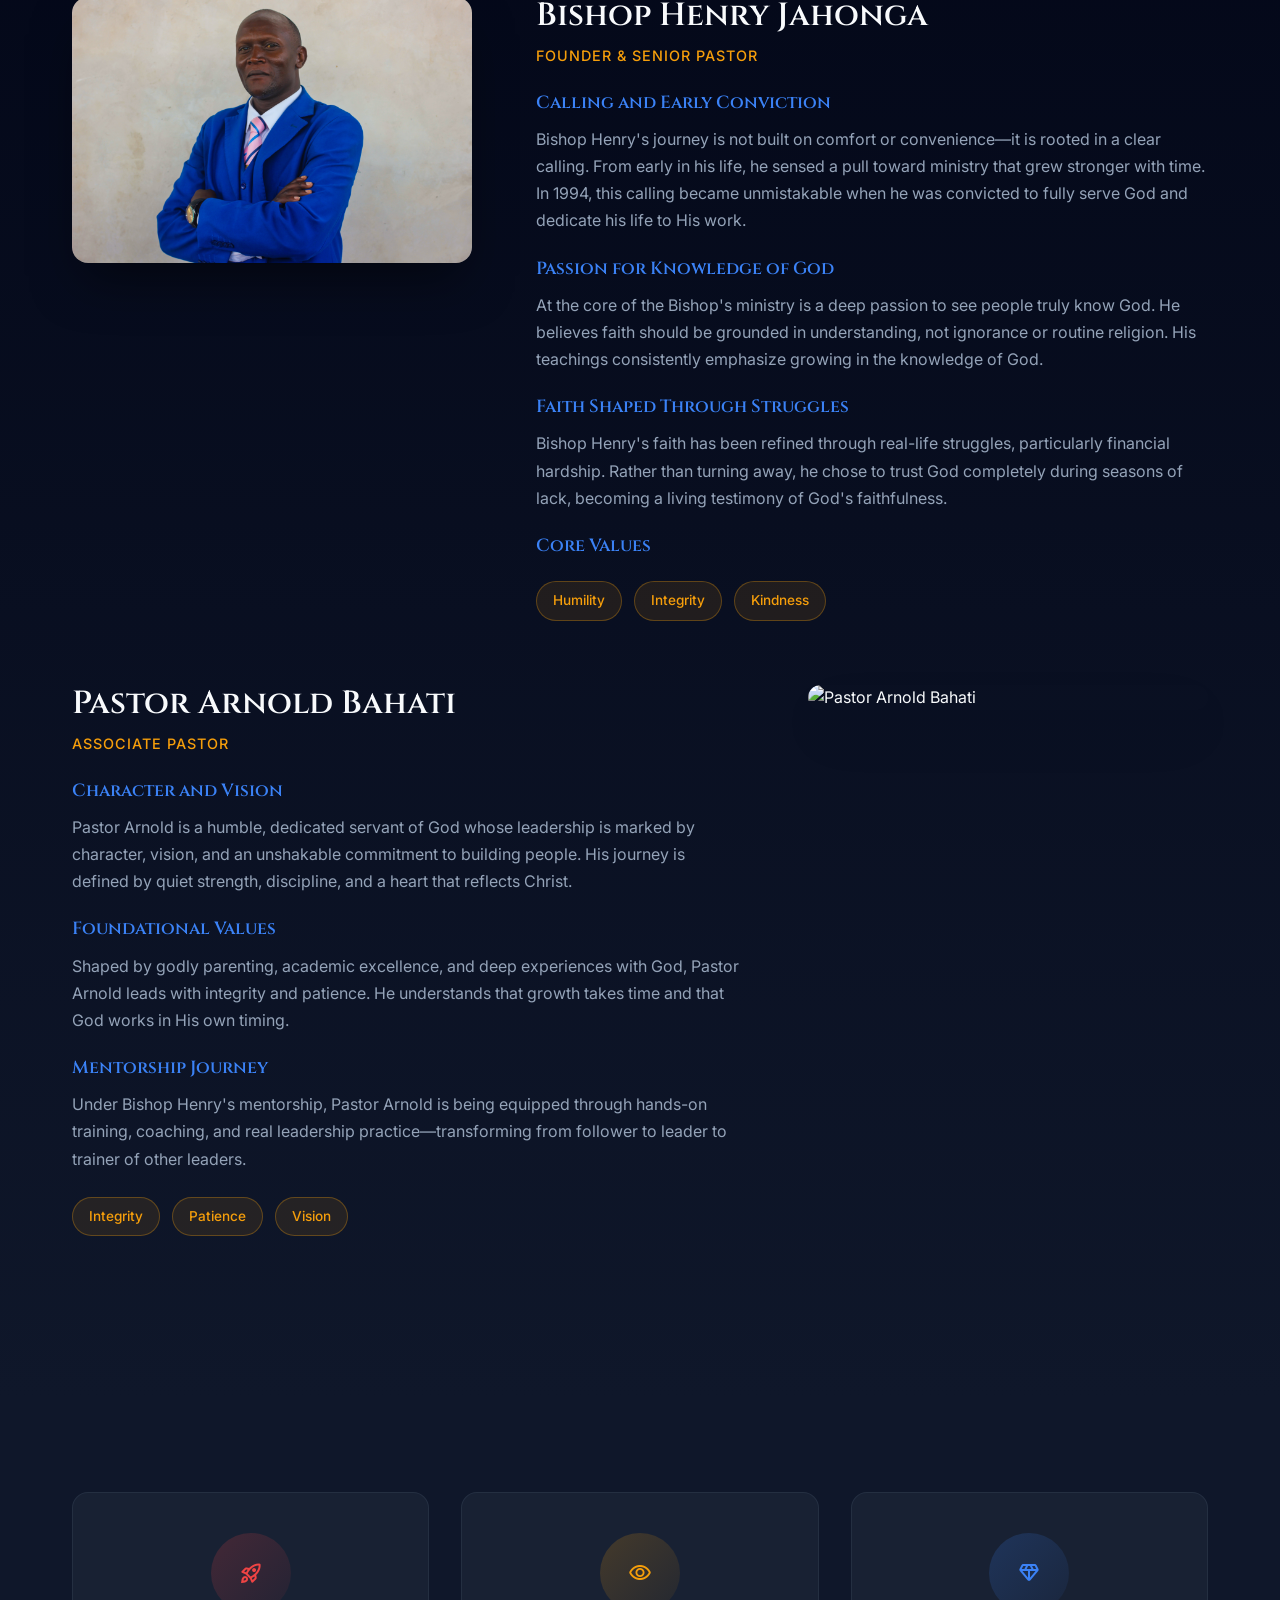
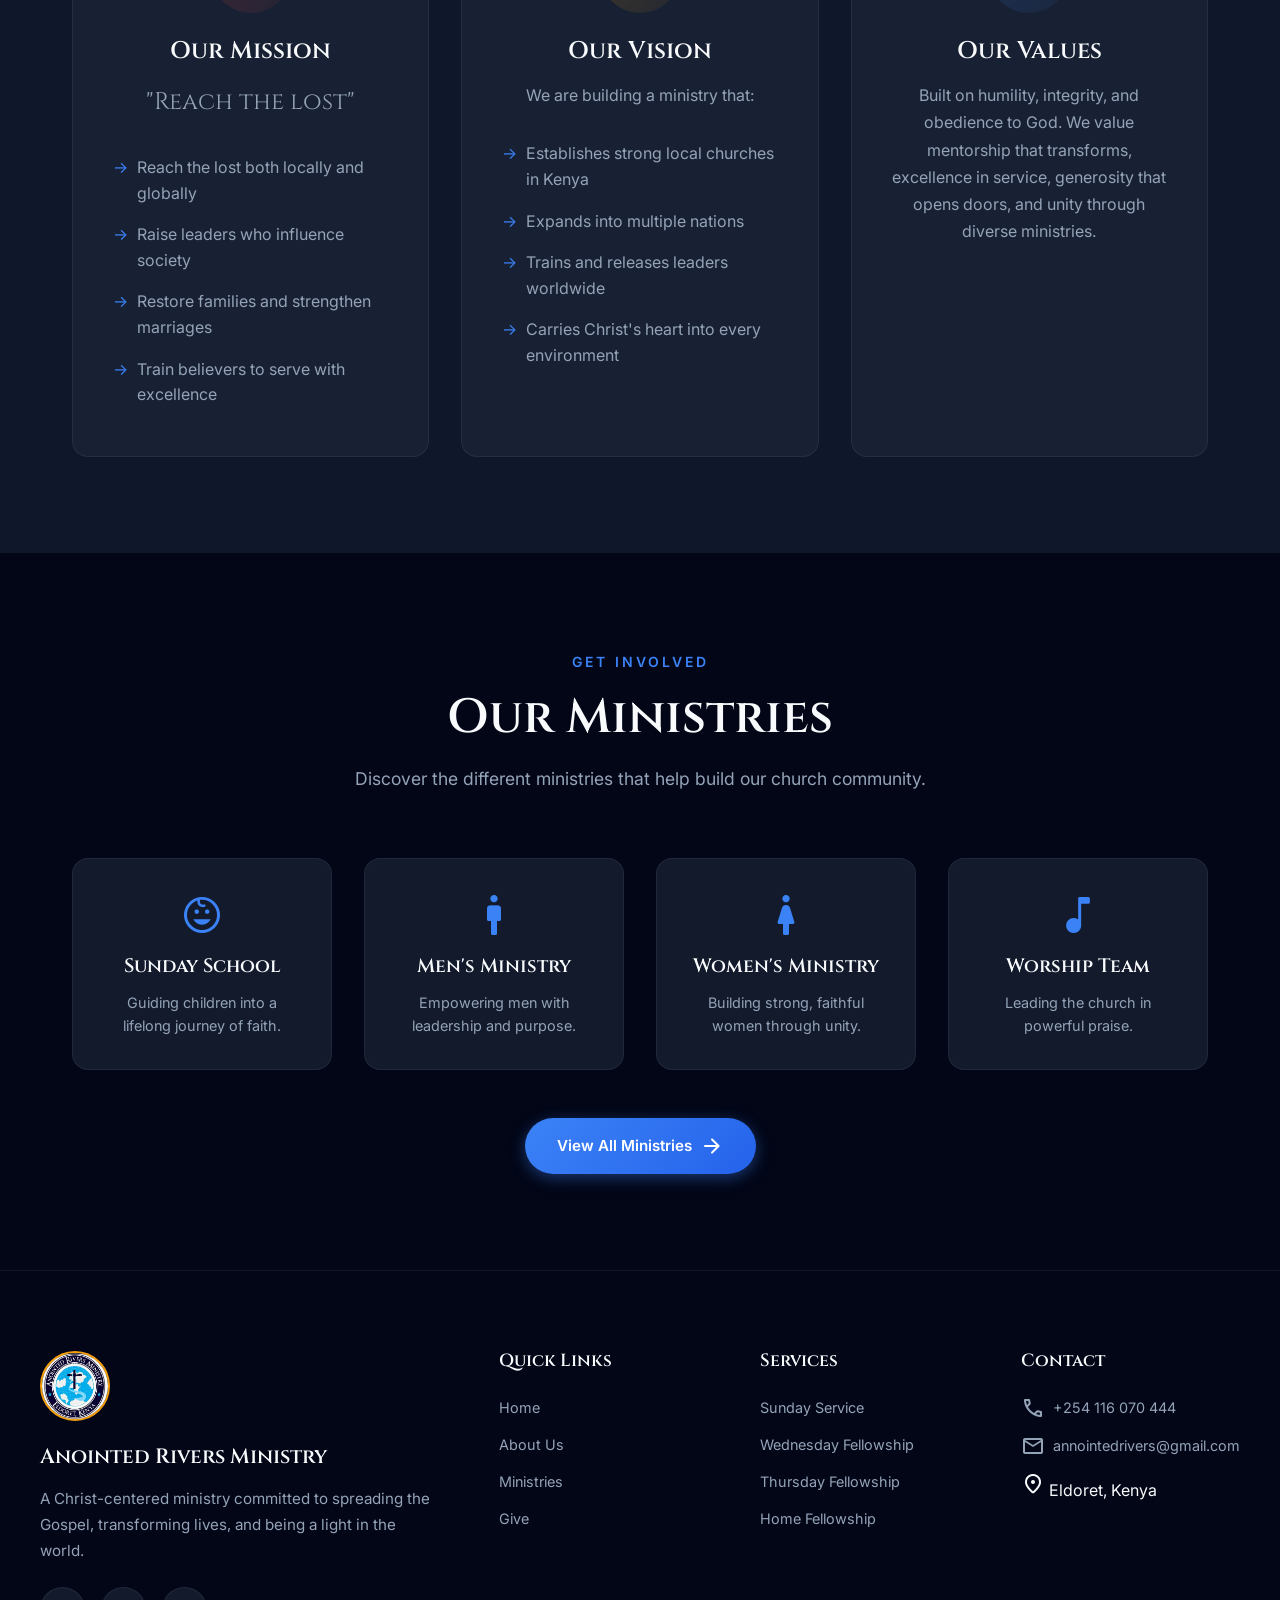
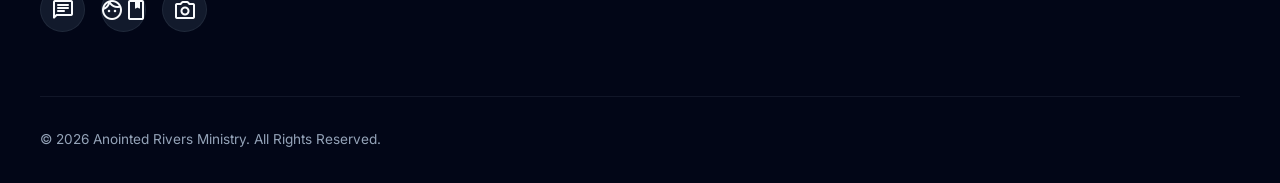
==== commit d2e6fd45: "redid the whole thing from scratch" ====
--- a/about.html
+++ b/about.html
@@ -3,374 +3,327 @@
 <head>
     <meta charset="UTF-8">
     <meta name="viewport" content="width=device-width, initial-scale=1.0">
+    <title>About Us - Anointed Rivers Ministry</title>
+    <meta name="description" content="Learn about Anointed Rivers Ministry, our leadership, mission, vision, and values.">
+    <link rel="preconnect" href="https://fonts.googleapis.com">
+    <link rel="preconnect" href="https://fonts.gstatic.com" crossorigin>
+    <link href="https://fonts.googleapis.com/css2?family=Cinzel:wght@400;500;600;700&family=Inter:wght@300;400;500;600;700&display=swap" rel="stylesheet">
+    <link rel="stylesheet" href="https://fonts.googleapis.com/css2?family=Material+Symbols+Rounded:opsz,wght,FILL,GRAD@24,400,0,0" />
+    <link rel="icon" type="image/png" href="Assets/Images/logo.png">
     <link rel="stylesheet" href="style.css">
-    <link rel="stylesheet" href="https://fonts.googleapis.com/icon?family=Material+Icons">
-    <link rel="icon" type="image/png" href="Assets/Images/logo.png">
-    <title>Annointed Rivers Ministry</title>
 </head>
-<body class="body">
-<header id="home">
-  <div class="header-top">
-    <div class="logo-container">
-      <img src="Assets/Images/logo.png" alt="logo" class="logo">
-      <h1 class="title">Anointed Rivers Ministry</h1>
+<body>
+    <!-- Loading Screen -->
+    <div class="loader" id="loader">
+        <div class="loader-content">
+            <div class="loader-logo"></div>
+            <p>Loading...</p>
+        </div>
     </div>
-    <div class="top-right">
-      <div class="contact-item">
-        <span class="material-icons">call</span>
-        <a href="tel:+254116070444">+254116070444</a>
-        <div class="contact-item">
-          <span class="material-icons">email</span>
-          <a href="annointedrivers@gmail.com">annointedrivers@gmail.com</a>
-        </div>
-      </div>
+
+    <!-- Navigation -->
+    <nav class="navbar" id="navbar">
+        <div class="nav-container">
+            <div class="logo-group">
+                <img src="Assets/Images/logo.png" alt="Anointed Rivers Ministry" class="logo">
+                <div class="logo-text">
+                    <span class="logo-title">Anointed Rivers</span>
+                    <span class="logo-subtitle">Light In The World</span>
+                </div>
+            </div>
+            
+            <ul class="nav-links">
+                <li><a href="index.html">Home</a></li>
+                <li><a href="about.html" class="active">About</a></li>
+                <li><a href="index.html#services">Services</a></li>
+                <li><a href="ministries.html">Ministries</a></li>
+                <li><a href="give.html">Give</a></li>
+                <li><a href="index.html#contact">Contact</a></li>
+            </ul>
+
+            <div class="nav-cta">
+                <a href="https://www.facebook.com/YourPage/live" target="_blank" class="btn-live">
+                    <span class="live-dot"></span>
+                    Live
+                </a>
+            </div>
+
+            <button class="mobile-menu-btn" id="menuBtn" aria-label="Toggle menu">
+                <span class="material-symbols-rounded">menu</span>
+            </button>
+        </div>
+    </nav>
+
+    <!-- Mobile Menu -->
+    <div class="mobile-menu-overlay" id="mobileOverlay"></div>
+    <div class="mobile-menu" id="mobileMenu">
+        <button class="mobile-close-btn" id="closeMenuBtn">
+            <span class="material-symbols-rounded">close</span>
+        </button>
+        <ul>
+            <li><a href="index.html">Home</a></li>
+            <li><a href="about.html">About</a></li>
+            <li><a href="index.html#services">Services</a></li>
+            <li><a href="ministries.html">Ministries</a></li>
+            <li><a href="give.html">Give</a></li>
+            <li><a href="index.html#contact">Contact</a></li>
+        </ul>
+        <a href="https://www.facebook.com/YourPage/live" target="_blank" class="btn-live mobile-live">
+            <span class="live-dot"></span>
+            Watch Live
+        </a>
     </div>
-  </div>
-
-  <div class="header-bottom">
-    <div class="bishop_logo-container">
-        <img src="Assets/Images/Bishop.jpeg" alt="Bishop Logo" class="bishop_logo">
-      <div class="hb-text">
-        <h3>Light In The World</h3>
-      </div>
-    </div>
-      <nav class="nav-right">
-        <a href="index.html#home">Home</a>
-        <a href="index.html#services">Services</a>
-        <a href="#about">About Us</a>
-        <a href="index.html#contact">Contact</a>
-        <a href="ministries.html">Ministries</a>
-        <a href="give.html">Give</a>
-      </nav>
-  </div>
-</header>
-<section class="about-hero">
-  <div class="about-hero-overlay"></div>
-  <div class="about-hero-content">
-    <h1>About Us</h1>
-    <p>Get to know our church, our leadership, and our mission.</p>
-  </div>
-</section>
-
-<section class="about-church">
-  <h2>Who We Are</h2>
-  <p>
-    We are a Christ-centered,excellence driven, globally focussed mnistry called to raise leaders, transform lives and impact nations.
-  </p>
-  <h3>Our Identity</h3>
-  <p>Our ministry is built on three pillars:</p>
-  <ol>
-    <li><h4>A Global vission.</h4></li>
-    <p>We dont limit ourselves to Kenya. <br> Our eyes are on many nations - Africa, Europe, the Americas and beyond.
-  We believe God has called us to build an international work thet spreads His message across the world.</p>
-  <li><h4>Zeal for God</h4></li>
-  <p>We serve God with fire. <br>
-  We move with urgency, passion and unwavering commitments to fullfill divine assignments.</p>
-  <li><h4>A Culture of Excelence</h4></li>
-  <p>Everything, from administration, ministry, worship, leadership, to how a visitor is welcomed must reflect God's standard. <br> No standards, No mediocrity</p>
-  </ol>
-</section>
-
-<section class="about-leadership">
-  <h2>Our Leadership</h2>
-
-  <!-- Bishop -->
-  <div class="leader-card">
-    <div class="leader-img">
-      <img src="Assets/Images/bishop.jpg" alt="Bishop">
-    </div>
-    <div class="leader-info">
-      <h3>Bishop Henry Jahonga</h3>
-      <h4>Calling and Early Conviction</h4>
-      <p>
-        Bishop Henry's journey is not built on comfort or convinience: It is rooted in a clear calling. From early in his life,
-        he sensed a pull toward ministry that grew stronger with time. in 1994, 
-        this calling became unmistakable when he was convicted to fully serve God and dedicate his life to his work. This conviction was not emotional
-        hype, it was a settled decision to live for purpose, obidience and service.
-      </p>
-      <h4>Passion for knoeledge of God</h4>
-      <p>
-        At the corre of the Bishop's ministry is a deep passion to see people truly know God.
-        He believes faith should be grounded in understanding, not ignorance or routine religion.
-        His teachings consistently emphasize growing in the knowledge of God, living out biblical truth,
-        and developing a personal relationship with Jesus Christ that transforms every aspect of life.
-      </p>
-      <h4>Faith Shaped Through Personal Struggles</h4>
-      <p>
-        Bishop Henry's faith has been refined thyrough real-life struggles, particularly financial hardship.
-        Rather than turning away, he chose to trust God completely during seasons of lack.
-        These experices shaped his character and stregnthened his dependance on God, and become a living testimony.
-        Today, he confidently acknowledges God's faithfulness, having seen restorstion and stability where there was once struggle.
-      </p>
-      <h4>Core Values: Humility, Integrity, and Kindness</h4>
-      <p>
-        This are the values that Bishop Henry refuses to compromise under any circumstance.
-        Humility defines his leadership, integrity guides his decisions, and kindness shapes his interactions with peopke.
-        He consistently encourages others not to give up whether they are facing relationship challenges, financial pressure, or marital strugglees
-        urging them to remain steadfast in their faith and commitment to God's plan.
-      </p>
-      <h4>Mission and Spiritual influence</h4>
-      <p>
-        The Bishop's greatest God-given assignment is simple yet profound: to help people know and understand Jesus.
-        His life mission can be summed upin one sentence_"<strong>to remain humble and serve God faithfully</strong>".
-        Through Anointed Rivers Ministry, his influence continues to impact lives, offerring guidance, hope amd spiritual
-        direction rooted in truth and uwavering faith
-      </p>
-      <h4>Spiritual influence</h4>
-      <p>
-        Bishop Henry got the most spiritual influence from his friend David Twight form the USA, 
-      </p>
-      <a href="#bishop-bio" class="read-more">Read Full Bio</a>
-    </div>
-  </div>
-
-  <!-- Pastor -->
-  <div class="leader-card">
-    <div class="leader-img">
-      <img src="Assets/Images/pastor.jpeg" alt="Pastor">
-    </div>
-    <div class="leader-info">
-      <h3>Pastor Anorld Bahati</h3>
-      <p>
-        Pastor Anorld Bahati is a humble, dedicated servant of God whose leadership is marked by character, vision, and an unshakable commitment to building people.
-        His journey is defined by quiet strength, discipline, and a heart that reflects Christ in both action and attitude.
-      </p>
-      <p>
-        Pastor Anorld describes humility as the foundation of everything he does.
-        He believes proud people don't build, and ministry requires the heart of Christ, a heart willing to serve, listen, and grow.
-        When people meet him, he wants them to feel humanity, authenticity, accessibility, and the ability to connect deeply, beyond titles or positions.
-      </p>
-      <p>
-        Vision is another key aspect of Pastor Anorld's leadership.
-        He sees beyond the present moment, always looking to the future with hope and purpose.
-        His vision is not just about growth in numbers, but growth in depth - deeper faith, deeper relationships, and a deeper impact on the community.
-        He inspires those around him to dream big, work hard, and stay focused on the greater purpose God has for their lives.
-      </p>
-      <p>
-        Pastor Anorld is shaped into the man he is today by his background, that is:
-        <ul style="list-style-type: square;">
-          <h4><li>Parenting</li></h4>
-          <p>
-            Growing up in a disciplined home, Pastor Anorld learned the value of respect, responsibility, and hard work from his parents.
-            Their guidance instilled in him a strong moral compass and a desire to lead by example.
-          </p>
-          <h4><li>Academics</li></h4>
-          <p>
-            Education has played a significant role in shaping Pastor Anorld's leadership style.
-            His academic journey taught him critical thinking, effective communication, and the importance of continuous learning.
-            These skills have been invaluable in his ministry, allowing him to navigate challenges with wisdom and clarity.
-          </p>
-          <h4><li>Experience with God</li></h4>
-          <p>
-            Above all, Pastor Anorld's relationship with God is the cornerstone of his leadership.
-            His experiences in prayer, worship, and service have deepened his faith and strengthened his resolve to follow God's calling.
-            This spiritual foundation empowers him to lead with compassion, integrity, and a steadfast commitment to God's will.
-          </p>
-        </ul>
-      </p>
-      <p>
-        When pastor Anorld was 7 years old, he found out that he was passionate about serving God.
-        From that moment, he dedicated his life to ministry, seeking to make a difference in the lives of others.
-        In 2015, he had a close encounter with God, he says that God spoke to him clearly that He was calling him.
-      </p>
-      <p>
-        Pastor Anorld id guided by integrity in all aspects of his life.
-        He believes that true leadership is built on trust, and trust is earned through consistent honesty and ethical behavior.
-        He says that even when no one is watching, God is always watching, and that awareness keeps him grounded and focused on doing what is right.
-      </p>
-      <p>
-        Pastor Anorld has learned the hard way that patience is a vital virtue in leadership and ministry.
-        He understands that growth takes time, whether it's personal growth, spiritual growth, or the growth of a ministry.
-        He also understands that God works in His own timing, and waiting on God's timing is essential for success.
-        God is faithful and so its important to be patient.
-      </p>
-      <p>
-        What makes his journey unique is the bishop's leadership style, espesially: <br>
-        <h4>Mentorship</h4>
-        <p>He isn't just following:he's being shaped into a leader who will raise other leaders. He describes the bishop's mentorship as:</p>
-        <ul style="list-style-type: circle;">
-          <li>coaching</li>
-          <li>grooming</li>
-          <li>hands-on training</li>
-          <li>real leadership practice</li>
-          <li>transformation from follower to leader to trainer of other leaders</li>
-        </ul>
-      </p>
-      <p>
-        The Bishop mentors Pastor Anorld not just in ministry matters, but in life matters too. <br>
-        The bishop supports him through:
-      </p>
-        <ul style="list-style-type: disc;">
-          <h4><li>Platform</li></h4>
-          <p>
-            Giving him opportunities to express what God has put in him and to lead in various capacities.
-          </p>
-          <h4><li>Training</li></h4>
-        </ul>
-          <p>
-            Pastorial traaining that teaches:
-          </p>
-            <ul>
-              <li>Leadership</li>
-              <li>Commitment</li>
-              <li>Responsibility</li>
-              <li>Obidience</li>
-              <li>Spiritual discipline</li>
-            </ul>
-      <p>
-        Through this mentorship, Pastor Anorld is being equipped to not only lead effectively but also to train others in leadership.
-      </p>
-    </div>
-  </div>
-</section>
-
-<section class="about-mvv">
-  <h2>Mission, Vision & Values</h2>
-  <div class="mvv-container">
-
-    <div class="mvv-box">
-      <h3>Our Mission</h3>
-      <p>
-        Originally, our mission begann with one focus:
-      </p>
-        <strong><h4>"Reach the lost"</h4></strong>
-        <p>
-          But the mission has expanded. <br>
-          Today, we aim to:
-          <ul style="list-style-type: square;">
-            <li>Reach the lost both locally and globally.</li>
-            <li>Raise leaders who influence society.</li>
-            <li>Restore families, stregnthen marriages, and build communities.</li>
-            <li>Train believers to serve God with skill, character and excellence.</li>
-          </ul>
-        </p>
-        <p>
-          Our mission is to impact lives and transform nations through the power of God's word and the love of Christ.
-        </p>
-    </div>
-
-    <div class="mvv-box">
-      <h3>Our Vision</h3>
-      <p>
-        We are building a ministry that:
-      </p>
-        <ul style="list-style-type: square;">
-          <li>Establishes strong local churches in Kenya.</li>
-          <li>Expand into multiple nations.</li>
-          <li>Train and release leaders who can plant churches, run ministries, and influence society.</li>
-          <li>Carries the hearts of Christ and the standard of excellence into every enviroment.</li>
-        </ul>
-        <p>
-          Our vision is to see a global movement of believers who are passionate about serving God and making a difference in the world.
-        </p>
-    </div>
-
-    <div class="mvv-box">
-      <h3>Our Values</h3>
-      <p>
-        Our church is built on humility, integrity, and obedience to God,
-        believing that true leadership begins in the heart and is proven when no one is watching.
-        We value mentorship that transforms followers into leaders, excellence in how we serve God and people,
-        and generosity that opens doors and creates platforms for growth. With a global vision beyond borders,
-        we are committed to spiritual and practical transformation, patience in God’s timing, and unity through diverse ministries,
-        equipping believers to influence society and nations for Christ.
-      </p>
-    </div>
-  </div>
-</section>
-
-<section class="about-ministries-preview">
-  <h2>Our Ministries</h2>
-  <p>Discover the different ministries that help build our church community.</p>
-
-  <div class="ministry-preview-grid">
-    <div class="ministry-preview-card">
-      <h4>Sunday School</h4>
-      <p>Guiding children into a lifelong journey of faith.</p>
-    </div>
-
-    <div class="ministry-preview-card">
-      <h4>Men's Ministry</h4>
-      <p>Empowering men with leadership, fellowship, and purpose.</p>
-    </div>
-
-    <div class="ministry-preview-card">
-      <h4>Women's Ministry</h4>
-      <p>Building strong, faithful women through unity and growth.</p>
-    </div>
-
-    <div class="ministry-preview-card">
-      <h4>Worship Team</h4>
-      <p>Leading the church in powerful praise and worship.</p>
-    </div>
-  </div>
-
-  <a href="ministries.html" class="view-all-btn">View All Ministries</a>
-</section>
-<footer class="site-footer">
-  <div class="footer-container">
-
-    <!-- Brand / About -->
-    <div class="footer-col footer-brand">
-      <img src="Assets/Images/logo.png" alt="Anointed Rivers Ministry Logo">
-      <h3>Anointed Rivers Ministry</h3>
-      <p>
-        A Christ-centered ministry committed to spreading the Gospel,
-        transforming lives, and being a light in the world.
-      </p>
-    </div>
-
-    <!-- Quick Links -->
-    <div class="footer-col">
-      <h4>Quick Links</h4>
-      <ul>
-        <li><a href="index.html">Home</a></li>
-        <li><a href="about.html">About Us</a></li>
-        <li><a href="ministries.html">Ministries</a></li>
-        <li><a href="give.html">Give</a></li>
-      </ul>
-    </div>
-
-    <!-- Contact -->
-    <div class="footer-col">
-      <h4>Contact</h4>
-      <ul class="footer-contact">
-        <li>
-          <span class="material-icons">call</span>
-          <a href="tel:+254116070444">+254 116 070 444</a>
-        </li>
-        <li>
-          <span class="material-icons">email</span>
-          <a href="mailto:annointedrivers@gmail.com">
-            annointedrivers@gmail.com
-          </a>
-        </li>
-        <li>
-          <span class="material-icons">location_on</span>
-          Eldoret, Kenya
-        </li>
-      </ul>
-    </div>
-
-    <!-- Service Times -->
-    <div class="footer-col">
-      <h4>Service Times</h4>
-      <p>Sundays</p>
-      <p>9:00 AM & 11:00 AM</p>
-      <p class="footer-note">
-        Need prayer? Reach out — you are not alone.
-      </p>
-    </div>
-
-  </div>
-
-  <!-- Bottom strip -->
-  <div class="footer-bottom">
-    <p>
-      © <span id="year"></span> Anointed Rivers Ministry. All Rights Reserved.
-    </p>
-  </div>
-</footer>
-<script src="Assets/JS/tabs.js" defer></script>
+
+    <!-- Page Hero -->
+    <section class="page-hero">
+        <div class="page-hero-bg" style="background-image: url('Assets/Images/about-hero.jpeg');"></div>
+        <div class="page-hero-overlay"></div>
+        <div class="page-hero-content">
+            <h1>About Us</h1>
+            <p>Get to know our church, our leadership, and our mission.</p>
+        </div>
+    </section>
+
+    <!-- Who We Are -->
+    <section class="who-we-are">
+        <div class="container">
+            <div class="section-header">
+                <span class="section-label">Our Identity</span>
+                <h2 class="section-title">Who We Are</h2>
+            </div>
+            
+            <div class="identity-intro">
+                <p class="lead-text">We are a Christ-centered, excellence-driven, globally focused ministry called to raise leaders, transform lives, and impact nations.</p>
+            </div>
+
+            <div class="pillars-grid">
+                <div class="pillar-card">
+                    <div class="pillar-number">01</div>
+                    <h3>A Global Vision</h3>
+                    <p>We don't limit ourselves to Kenya. Our eyes are on many nations—Africa, Europe, the Americas and beyond. We believe God has called us to build an international work that spreads His message across the world.</p>
+                </div>
+                
+                <div class="pillar-card">
+                    <div class="pillar-number">02</div>
+                    <h3>Zeal for God</h3>
+                    <p>We serve God with fire. We move with urgency, passion, and unwavering commitment to fulfill divine assignments. Our worship is vibrant, our prayers are fervent, and our service is wholehearted.</p>
+                </div>
+                
+                <div class="pillar-card">
+                    <div class="pillar-number">03</div>
+                    <h3>Culture of Excellence</h3>
+                    <p>Everything—from administration to ministry, worship to leadership, to how a visitor is welcomed—must reflect God's standard. No shortcuts, no mediocrity. We pursue excellence because we serve an excellent God.</p>
+                </div>
+            </div>
+        </div>
+    </section>
+
+    <!-- Leadership Section -->
+    <section class="leadership">
+        <div class="container">
+            <div class="section-header">
+                <span class="section-label">Our Team</span>
+                <h2 class="section-title">Our Leadership</h2>
+            </div>
+
+            <!-- Bishop -->
+            <div class="leader-profile">
+                <div class="leader-image">
+                    <img src="Assets/Images/bishop.jpg" alt="Bishop Henry Jahonga">
+                    <div class="leader-accent"></div>
+                </div>
+                <div class="leader-content">
+                    <div class="leader-header">
+                        <h3>Bishop Henry Jahonga</h3>
+                        <span class="leader-role">Founder & Senior Pastor</span>
+                    </div>
+                    
+                    <div class="leader-bio">
+                        <h4>Calling and Early Conviction</h4>
+                        <p>Bishop Henry's journey is not built on comfort or convenience—it is rooted in a clear calling. From early in his life, he sensed a pull toward ministry that grew stronger with time. In 1994, this calling became unmistakable when he was convicted to fully serve God and dedicate his life to His work.</p>
+                        
+                        <h4>Passion for Knowledge of God</h4>
+                        <p>At the core of the Bishop's ministry is a deep passion to see people truly know God. He believes faith should be grounded in understanding, not ignorance or routine religion. His teachings consistently emphasize growing in the knowledge of God.</p>
+                        
+                        <h4>Faith Shaped Through Struggles</h4>
+                        <p>Bishop Henry's faith has been refined through real-life struggles, particularly financial hardship. Rather than turning away, he chose to trust God completely during seasons of lack, becoming a living testimony of God's faithfulness.</p>
+                        
+                        <h4>Core Values</h4>
+                        <div class="values-tags">
+                            <span class="value-tag">Humility</span>
+                            <span class="value-tag">Integrity</span>
+                            <span class="value-tag">Kindness</span>
+                        </div>
+                    </div>
+                </div>
+            </div>
+
+            <!-- Pastor -->
+            <div class="leader-profile reverse">
+                <div class="leader-image">
+                    <img src="Assets/Images/pastor.jpeg" alt="Pastor Arnold Bahati">
+                    <div class="leader-accent"></div>
+                </div>
+                <div class="leader-content">
+                    <div class="leader-header">
+                        <h3>Pastor Arnold Bahati</h3>
+                        <span class="leader-role">Associate Pastor</span>
+                    </div>
+                    
+                    <div class="leader-bio">
+                        <h4>Character and Vision</h4>
+                        <p>Pastor Arnold is a humble, dedicated servant of God whose leadership is marked by character, vision, and an unshakable commitment to building people. His journey is defined by quiet strength, discipline, and a heart that reflects Christ.</p>
+                        
+                        <h4>Foundational Values</h4>
+                        <p>Shaped by godly parenting, academic excellence, and deep experiences with God, Pastor Arnold leads with integrity and patience. He understands that growth takes time and that God works in His own timing.</p>
+                        
+                        <h4>Mentorship Journey</h4>
+                        <p>Under Bishop Henry's mentorship, Pastor Arnold is being equipped through hands-on training, coaching, and real leadership practice—transforming from follower to leader to trainer of other leaders.</p>
+                        
+                        <div class="values-tags">
+                            <span class="value-tag">Integrity</span>
+                            <span class="value-tag">Patience</span>
+                            <span class="value-tag">Vision</span>
+                        </div>
+                    </div>
+                </div>
+            </div>
+        </div>
+    </section>
+
+    <!-- Mission Vision Values -->
+    <section class="mvv-section">
+        <div class="container">
+            <div class="mvv-grid">
+                <div class="mvv-card mission">
+                    <div class="mvv-icon">
+                        <span class="material-symbols-rounded">rocket_launch</span>
+                    </div>
+                    <h3>Our Mission</h3>
+                    <p class="mvv-quote">"Reach the lost"</p>
+                    <ul class="mvv-list">
+                        <li>Reach the lost both locally and globally</li>
+                        <li>Raise leaders who influence society</li>
+                        <li>Restore families and strengthen marriages</li>
+                        <li>Train believers to serve with excellence</li>
+                    </ul>
+                </div>
+
+                <div class="mvv-card vision">
+                    <div class="mvv-icon">
+                        <span class="material-symbols-rounded">visibility</span>
+                    </div>
+                    <h3>Our Vision</h3>
+                    <p>We are building a ministry that:</p>
+                    <ul class="mvv-list">
+                        <li>Establishes strong local churches in Kenya</li>
+                        <li>Expands into multiple nations</li>
+                        <li>Trains and releases leaders worldwide</li>
+                        <li>Carries Christ's heart into every environment</li>
+                    </ul>
+                </div>
+
+                <div class="mvv-card values">
+                    <div class="mvv-icon">
+                        <span class="material-symbols-rounded">diamond</span>
+                    </div>
+                    <h3>Our Values</h3>
+                    <p>Built on humility, integrity, and obedience to God. We value mentorship that transforms, excellence in service, generosity that opens doors, and unity through diverse ministries.</p>
+                </div>
+            </div>
+        </div>
+    </section>
+
+    <!-- Ministries Preview -->
+    <section class="ministries-preview">
+        <div class="container">
+            <div class="section-header">
+                <span class="section-label">Get Involved</span>
+                <h2 class="section-title">Our Ministries</h2>
+                <p class="section-subtitle">Discover the different ministries that help build our church community.</p>
+            </div>
+
+            <div class="preview-grid">
+                <div class="preview-card">
+                    <span class="material-symbols-rounded">child_care</span>
+                    <h4>Sunday School</h4>
+                    <p>Guiding children into a lifelong journey of faith.</p>
+                </div>
+                <div class="preview-card">
+                    <span class="material-symbols-rounded">man</span>
+                    <h4>Men's Ministry</h4>
+                    <p>Empowering men with leadership and purpose.</p>
+                </div>
+                <div class="preview-card">
+                    <span class="material-symbols-rounded">woman</span>
+                    <h4>Women's Ministry</h4>
+                    <p>Building strong, faithful women through unity.</p>
+                </div>
+                <div class="preview-card">
+                    <span class="material-symbols-rounded">music_note</span>
+                    <h4>Worship Team</h4>
+                    <p>Leading the church in powerful praise.</p>
+                </div>
+            </div>
+
+            <div class="text-center" style="margin-top: 3rem;">
+                <a href="ministries.html" class="btn-primary">
+                    View All Ministries
+                    <span class="material-symbols-rounded">arrow_forward</span>
+                </a>
+            </div>
+        </div>
+    </section>
+
+    <!-- Footer -->
+    <footer>
+        <div class="footer-grid">
+            <div class="footer-brand">
+                <img src="Assets/Images/logo.png" alt="Logo">
+                <h3>Anointed Rivers Ministry</h3>
+                <p>A Christ-centered ministry committed to spreading the Gospel, transforming lives, and being a light in the world.</p>
+                <div class="social-links">
+                    <a href="https://wa.me/254116070444" target="_blank"><span class="material-symbols-rounded">chat</span></a>
+                    <a href="https://www.facebook.com/YourPage" target="_blank"><span class="material-symbols-rounded">facebook</span></a>
+                    <a href="https://www.instagram.com/YourPage" target="_blank"><span class="material-symbols-rounded">photo_camera</span></a>
+                </div>
+            </div>
+
+            <div class="footer-col">
+                <h4>Quick Links</h4>
+                <ul>
+                    <li><a href="index.html">Home</a></li>
+                    <li><a href="about.html">About Us</a></li>
+                    <li><a href="ministries.html">Ministries</a></li>
+                    <li><a href="give.html">Give</a></li>
+                </ul>
+            </div>
+
+            <div class="footer-col">
+                <h4>Services</h4>
+                <ul>
+                    <li><a href="index.html#services">Sunday Service</a></li>
+                    <li><a href="index.html#services">Wednesday Fellowship</a></li>
+                    <li><a href="index.html#services">Thursday Fellowship</a></li>
+                    <li><a href="index.html#services">Home Fellowship</a></li>
+                </ul>
+            </div>
+
+            <div class="footer-col">
+                <h4>Contact</h4>
+                <ul>
+                    <li><a href="tel:+254116070444"><span class="material-symbols-rounded">call</span> +254 116 070 444</a></li>
+                    <li><a href="mailto:annointedrivers@gmail.com"><span class="material-symbols-rounded">email</span> annointedrivers@gmail.com</a></li>
+                    <li><span class="material-symbols-rounded">location_on</span> Eldoret, Kenya</li>
+                </ul>
+            </div>
+        </div>
+
+        <div class="footer-bottom">
+            <p>&copy; <span id="year"></span> Anointed Rivers Ministry. All Rights Reserved.</p>
+        </div>
+    </footer>
+
+    <script src="Assets/JS/main.js"></script>
 </body>
 </html>
--- a/style.css
+++ b/style.css
@@ -1,1306 +1,2214 @@
+/* ============================================
+   ANOINTED RIVERS MINISTRY - MODERN STYLES
+   ============================================ */
+
+/* CSS Variables */
+:root {
+    --primary: #0f172a;
+    --primary-light: #1e293b;
+    --primary-lighter: #334155;
+    --accent: #3b82f6;
+    --accent-hover: #2563eb;
+    --accent-light: #60a5fa;
+    --gold: #f59e0b;
+    --gold-light: #fbbf24;
+    --gold-dark: #d97706;
+    --text: #f8fafc;
+    --text-muted: #94a3b8;
+    --text-dark: #64748b;
+    --bg-dark: #020617;
+    --bg-card: rgba(30, 41, 59, 0.6);
+    --border: rgba(148, 163, 184, 0.1);
+    --border-light: rgba(148, 163, 184, 0.2);
+    --shadow: 0 25px 50px -12px rgba(0, 0, 0, 0.5);
+    --shadow-sm: 0 4px 6px -1px rgba(0, 0, 0, 0.1);
+    --transition: all 0.3s cubic-bezier(0.4, 0, 0.2, 1);
+    --transition-slow: all 0.5s cubic-bezier(0.4, 0, 0.2, 1);
+    --radius: 16px;
+    --radius-sm: 8px;
+    --container: 1200px;
+}
+
+/* Reset & Base */
+*, *::before, *::after {
+    margin: 0;
+    padding: 0;
+    box-sizing: border-box;
+}
+
+html {
+    scroll-behavior: smooth;
+    font-size: 16px;
+}
+
 body {
-  font-family: arial, sans-serif;
-  background: linear-gradient(140deg, #d8e6f9 0%, #8ab4ff 30%, #3d7bff 60%, #0f3dbe 100%);
-  color: #333333;
-  margin: 0;
-  padding: 0;
-  background-attachment: fixed;
-}
-
-/* --- General Header Styling --- */
-header {
-  width: 100%;
-  height: 25vh;
-  display: flex;
-  flex-direction: column;
-  position: sticky;
-  top: 0;
-  z-index: 1000;
-}
-
-/* --- Top Section (Logo + Name) --- */
-.header-top {
-  height: 10vh;
-  display: flex;
-  align-items: center;
-  justify-content: space-between;
-  color: rgb(1, 29, 119);
-  font-family: 'cinzel', serif;
-  padding: 5px 20px;
-  background: rgba(4, 47, 167, 0); /* Translucent white background */
-  backdrop-filter: blur(10px); /* Apply blur effect */
-  -webkit-backdrop-filter: blur(10px); /* For Safari */
-  box-shadow: 0 2px 5px rgba(0, 0, 0, 0.1); /* Optional: Add a subtle shadow */
-}
-
-.top-right {
- display: flex;
- gap: 20px;
- align-items: center;
-}
-
-.contact-item {
-  display: flex;
-  align-items: center;
-  gap: 5px;
-}
-
-.contact-item .material-icons{
-  font-size: 20px;
-  color: white;
-}
-
-.contact-item a{
-  color: white;
-  text-decoration: none;
-  font-size: 0.9rem;
-  font-weight: 500;
-}
-
-.logo-container {
-  display: flex;
-  align-items: center;
-  gap: 10px;
-}
-
-.logo {
-  height: 60px;
-  width: 60px;
-  border-radius: 50%;
-  object-fit: cover;
-  margin-left: 20px;
-}
-
-.header-top h1 {
-  font-size: 1.8rem;
-  letter-spacing: 1px;
-  font-weight: 600;
-  margin-left: 20px;
-}
-
-/* --- Bottom Section (Navigation) --- */
-.header-bottom {
-  height: 15vh;
-  background-color: #2b2d3f; /* grayish-blue tone */
-  display: flex;
-  align-items: center;
-  justify-content: space-between;
-  position: sticky;
-  bottom: 0;
-  background: rgba(255, 255, 255, 0); /* Translucent white background */
-  backdrop-filter: blur(10px); /* Apply blur effect */
-  -webkit-backdrop-filter: blur(10px); /* For Safari */
-  box-shadow: 0 2px 5px rgba(0, 0, 0, 0.1); /* Optional: Add a subtle shadow */
-  color: rgb(1, 29, 199);
-}
-
-.bishop_logo-container {
-  display: flex;
-  align-items: center;
-  gap: 10px;
-}
-
-.bishop_logo {
-  height: 80px;
-  width: 80px;
-  border-radius: 50%;
-  object-fit: cover;
-  margin-left: 20px;
-}
-
-.hb-text {
-  color: rgb(1, 10, 136);
-  font-family: 'cinzel', serif;
-  font-size: 1.4rem;
-  margin-left: 20px;
-  padding-top: 7px;;
-}
-
-nav {
-  display: flex;
-  gap: 25px;
-  align-items: center;
-  justify-content: flex-end;
-  padding-right: 10px;
-}
-
-nav a {
-  text-decoration: none;
-  font-size: 1rem;
-  color: #000000; /* light blue-ish text */
-  font-weight: 500;
-  transition: all 0.3s ease;
-  font-size: 1.2rem;
-}
-
-nav a:hover {
-  background: linear-gradient(90deg, #00aaff, #00ffaa);
-  -webkit-background-clip: text;
-  background-clip: text; /* Standard property for compatibility */
-  -webkit-text-fill-color: transparent;
-  letter-spacing: 1px;
-}
-
-/* Hero Section */
-.hero {
-  position: relative;
-  width: 100%;
-  height: 80vh; /* Adjust as needed */
-  overflow: hidden;
-}
-
-.hero-video {
-  width: 100%;
-  height: 100%;
-  object-fit: cover;
-}
-
-.hero-overlay {
-  position: absolute;
-  top: 0;
-  left: 0;
-  width: 100%;
-  height: 100%;
-  background-color: rgba(0,0,0,0.4); /* 20% black overlay */
-}
-
-.hero-content {
-  position: absolute;
-  top: 50%;
-  left: 50%;
-  transform: translate(-50%, -70%);
-  color: white;
-  text-align: center;
-  max-width: 90%;
-}
-
-.hero-content h1 {
-  font-family: 'Cinzel', serif; /* fancy font */
-  font-weight: 500; /* strong but not too strong */
-  font-size: 3rem;
-  margin-bottom: 15px;
-}
-
-.hero-content p {
-  font-size: 1.2rem;
-  margin-bottom: 20px;
-}
-
-.hero-buttons {
-  display: flex;
-  gap: 15px;
-  justify-content: center;
-  padding-top: 30px;
-}
-
-.hero-buttons a {
-  padding: 10px 25px;
-  border-radius: 5px;
-  text-decoration: none;
-  font-weight: 500;
-  transition: all 0.3s ease;
-}
-
-.btn-live {
-  background-color: #ff0000;
-  color: white;
-}
-
-.btn-live:hover {
-  background-color: #cc0000;
-}
-
-.btn-join {
-  background-color: #25d366; /* WhatsApp green */
-  color: white;
-}
-
-.btn-join:hover {
-  background-color: #1ebe57;
-}
-
-
-.hero-next {
-  width: 100%;
-  padding: 40px 20px;
-  display: flex;
-  justify-content: center;
-}
-
-.hero-next-container {
-  display: flex;
-  gap: 30px;
-  width: 90%;
-  max-width: 1200px;
-}
-
-/* --- Slideshow --- */
-.slideshow {
-  position: relative;
-  width: 50%;
-  overflow: hidden;
-  border-radius: 10px;
-}
-
-.slides {
-  display: none;
-}
-
-.slides img {
-  width: 100%;
-  display: block;
-  object-fit: cover;
-  height: 80vh;
-}
-
-/* Arrows */
-.prev, .next {
-  cursor: pointer;
-  position: absolute;
-  top: 50%;
-  width: auto;
-  padding: 10px;
-  margin-top: -22px;
-  color: white;
-  font-weight: bold;
-  font-size: 24px;
-  border-radius: 3px;
-  user-select: none;
-  background-color: rgba(0,0,0,0.4);
-  transition: 0.3s;
-}
-
-.prev:hover, .next:hover {
-  background-color: rgba(0,0,0,0.7);
-}
-
-.prev { left: 10px; }
-.next { right: 10px; }
-
-/* --- Paragraphs --- */
-.paragraphs {
-  width: 50%;
-  display: flex;
-  flex-direction: column;
-  justify-content: space-around;
-  gap: 20px;
-  height: 80vh;
-}
-
-.paragraphs p {
-  font-size: 1.1rem;
-  line-height: 1.6;
-  color: white;
-}
-
-.about-intro {
-  width: 90%;
-  max-width: 1100px;
-  margin: 60px auto;
-}
-
-.about-container{
-  display: flex;
-  flex-direction: column;
-  align-items: center;
-  justify-content: space-around;
-  gap: 20px;
-}
-
-.about-title {
-  font-family: 'Cinzel', serif;
-  font-size: 2.5rem;
-  color: white;
-  margin-bottom: 20px;
-  text-align: center;
-}
-
-.about-lead{
-  font-size: 1.1rem;
-  line-height:1.6;
-  color: white;
-}
-
-.learn-more {
-background-color: #4676df;
-transition: background-color 0.3s ease;
-font-weight: 600;
-width:fit-content;
-margin: 20px auto;
-padding: 10px 15px;
-border-radius: 6px;
-color: white;
-}
-
-.learn-more:hover {
-  background-color: #0f3dbe;
-}
-
-.learn-more a {
-  color: white;
-  text-decoration: none;
-  font-size: 1rem;
-}
-
-.services-section {
-  padding: 5vh 5%;
-}
-
-.live-tag {
-  position: absolute;
-  top: 12px;
-  left: 12px;
-  background-color: #ff0000;
-  color: white;
-  padding: 4px 10px;
-  font-weight: 700;
-  font-size: 0.8rem;
-  border-radius: 6px;
-  box-shadow: 0 0 10px rgba(0,0,0,0.3);
-  z-index: 2;
-}
-
-.services-section h2 {
-  text-align: center;
-  font-family: 'Cinzel', serif;
-  font-size: 2.5rem;
-  margin-bottom: 40px;
-  color: #0e0f3d;
-}
-
-.services-grid {
-  display: grid;
-  grid-template-columns: repeat(auto-fit, minmax(280px, 1fr));
-  gap: 30px;
-}
-
-.service-card {
-  cursor: default !important;
-  position: relative;
-  height: 400px;
-  border-radius: 15px;
-  overflow: hidden;
-  cursor: pointer;
-  transition: transform 0.3s ease;
-  display: flex;
-  align-items: flex-end;
-  background-size: cover;
-  background-position: center;
-}
-
-.service-card:hover {
-  transform: translateY(-5px);
-}
-
-.overlay {
-  position: absolute;
-  top: 0; left: 0;
-  width: 100%; height: 100%;
-  background-color: rgba(0,0,0,0.35);
-}
-
-.service-info {
-  position: relative;
-  background: rgba(255,255,255,0.15); /* frosted glass effect */
-  backdrop-filter: blur(5px);
-  padding: 20px;
-  border-radius: 10px;
-  color: white;
-  width: 90%;
-  margin: 10px auto;
-  display: flex;
-  flex-direction: column;
-  gap: 10px;
-}
-
-.service-item {
-  display: flex;
-  align-items: center;
-  gap: 10px;
-}
-
-.service-item .material-icons {
-  font-size: 24px;
-}
-
-/* Ministries Banner */
-.ministries-banner {
-    position: relative;
-    width: 100%;
-    height: 30vh; /* you can change to 25vh or 35vh */
-    background: url('Assets/Images/ministries-banner.jpg') center/cover no-repeat;
-    display: flex;
+    font-family: 'Inter', -apple-system, BlinkMacSystemFont, 'Segoe UI', Roboto, sans-serif;
+    background: var(--bg-dark);
+    color: var(--text);
+    line-height: 1.6;
+    overflow-x: hidden;
+    -webkit-font-smoothing: antialiased;
+    -moz-osx-font-smoothing: grayscale;
+}
+
+/* Typography */
+h1, h2, h3, h4, h5, h6 {
+    font-family: 'Cinzel', serif;
+    font-weight: 600;
+    line-height: 1.2;
+    color: var(--text);
+}
+
+a {
+    color: inherit;
+    text-decoration: none;
+    transition: var(--transition);
+}
+
+img {
+    max-width: 100%;
+    height: auto;
+    display: block;
+}
+
+/* Container */
+.container {
+    max-width: var(--container);
+    margin: 0 auto;
+    padding: 0 2rem;
+}
+
+/* Scrollbar */
+::-webkit-scrollbar {
+    width: 8px;
+}
+
+::-webkit-scrollbar-track {
+    background: var(--primary);
+}
+
+::-webkit-scrollbar-thumb {
+    background: var(--accent);
+    border-radius: 4px;
+}
+
+::-webkit-scrollbar-thumb:hover {
+    background: var(--accent-hover);
+}
+
+/* ============================================
+   LOADER
+   ============================================ */
+.loader {
+    position: fixed;
+    inset: 0;
+    background: var(--bg-dark);
+    z-index: 10000;
+    display: flex;
+    align-items: center;
     justify-content: center;
-    align-items: center;
-    overflow: hidden;
-}
-
-/* Overlay */
-.ministries-banner .banner-overlay {
-    position: absolute;
+    transition: opacity 0.5s, visibility 0.5s;
+}
+
+.loader.hidden {
+    opacity: 0;
+    visibility: hidden;
+}
+
+.loader-content {
+    text-align: center;
+}
+
+.loader-logo {
+    width: 80px;
+    height: 80px;
+    border-radius: 50%;
+    border: 3px solid var(--gold);
+    border-top-color: transparent;
+    animation: spin 1s linear infinite;
+    margin: 0 auto 1rem;
+}
+
+.loader p {
+    color: var(--gold);
+    font-family: 'Cinzel', serif;
+    font-size: 0.9rem;
+}
+
+@keyframes spin {
+    to { transform: rotate(360deg); }
+}
+
+/* ============================================
+   NAVIGATION
+   ============================================ */
+.navbar {
+    position: fixed;
     top: 0;
     left: 0;
+    right: 0;
+    z-index: 1000;
+    background: rgba(15, 23, 42, 0.8);
+    backdrop-filter: blur(20px);
+    -webkit-backdrop-filter: blur(20px);
+    border-bottom: 1px solid var(--border);
+    transition: var(--transition);
+}
+
+.navbar.scrolled {
+    background: rgba(15, 23, 42, 0.98);
+    box-shadow: var(--shadow);
+}
+
+.nav-container {
+    max-width: 1400px;
+    margin: 0 auto;
+    padding: 1rem 2rem;
+    display: flex;
+    align-items: center;
+    justify-content: space-between;
+}
+
+.logo-group {
+    display: flex;
+    align-items: center;
+    gap: 1rem;
+}
+
+.logo {
+    width: 50px;
+    height: 50px;
+    border-radius: 50%;
+    object-fit: cover;
+    border: 2px solid var(--gold);
+    box-shadow: 0 0 20px rgba(245, 158, 11, 0.3);
+    transition: var(--transition);
+}
+
+.logo:hover {
+    transform: scale(1.05);
+    box-shadow: 0 0 30px rgba(245, 158, 11, 0.5);
+}
+
+.logo-text {
+    display: flex;
+    flex-direction: column;
+}
+
+.logo-title {
+    font-family: 'Cinzel', serif;
+    font-size: 1.1rem;
+    font-weight: 600;
+    color: var(--text);
+    letter-spacing: 0.5px;
+}
+
+.logo-subtitle {
+    font-size: 0.7rem;
+    color: var(--gold);
+    text-transform: uppercase;
+    letter-spacing: 2px;
+    font-weight: 500;
+}
+
+.nav-links {
+    display: flex;
+    align-items: center;
+    gap: 2.5rem;
+    list-style: none;
+}
+
+.nav-links a {
+    color: var(--text-muted);
+    font-size: 0.9rem;
+    font-weight: 500;
+    position: relative;
+    padding: 0.5rem 0;
+}
+
+.nav-links a::after {
+    content: '';
+    position: absolute;
+    bottom: 0;
+    left: 0;
+    width: 0;
+    height: 2px;
+    background: linear-gradient(90deg, var(--accent), var(--gold));
+    transition: var(--transition);
+}
+
+.nav-links a:hover,
+.nav-links a.active {
+    color: var(--text);
+}
+
+.nav-links a:hover::after,
+.nav-links a.active::after {
+    width: 100%;
+}
+
+.nav-cta {
+    display: flex;
+    align-items: center;
+    gap: 1rem;
+}
+
+.btn-live {
+    display: flex;
+    align-items: center;
+    gap: 0.5rem;
+    background: linear-gradient(135deg, #ef4444, #dc2626);
+    color: white;
+    padding: 0.6rem 1.2rem;
+    border-radius: 50px;
+    font-size: 0.85rem;
+    font-weight: 600;
+    transition: var(--transition);
+    box-shadow: 0 4px 15px rgba(239, 68, 68, 0.4);
+    animation: pulse 2s infinite;
+}
+
+@keyframes pulse {
+    0%, 100% { box-shadow: 0 4px 15px rgba(239, 68, 68, 0.4); }
+    50% { box-shadow: 0 4px 25px rgba(239, 68, 68, 0.6); }
+}
+
+.btn-live:hover {
+    transform: translateY(-2px);
+    box-shadow: 0 6px 20px rgba(239, 68, 68, 0.5);
+}
+
+.live-dot {
+    width: 8px;
+    height: 8px;
+    background: white;
+    border-radius: 50%;
+    animation: blink 1.5s infinite;
+}
+
+@keyframes blink {
+    0%, 100% { opacity: 1; }
+    50% { opacity: 0.3; }
+}
+
+.mobile-menu-btn {
+    display: none;
+    background: none;
+    border: none;
+    color: var(--text);
+    cursor: pointer;
+    padding: 0.5rem;
+    border-radius: var(--radius-sm);
+    transition: var(--transition);
+}
+
+.mobile-menu-btn:hover {
+    background: var(--bg-card);
+}
+
+/* Mobile Menu */
+.mobile-menu-overlay {
+    position: fixed;
+    inset: 0;
+    background: rgba(0, 0, 0, 0.8);
+    z-index: 1001;
+    opacity: 0;
+    visibility: hidden;
+    transition: all 0.3s;
+    backdrop-filter: blur(4px);
+}
+
+.mobile-menu-overlay.active {
+    opacity: 1;
+    visibility: visible;
+}
+
+.mobile-menu {
+    position: fixed;
+    top: 0;
+    right: -100%;
+    width: 85%;
+    max-width: 400px;
+    height: 100vh;
+    background: var(--primary-light);
+    z-index: 1002;
+    padding: 5rem 2rem 2rem;
+    transition: right 0.3s ease;
+    border-left: 1px solid var(--border);
+    overflow-y: auto;
+    display: flex;
+    flex-direction: column;
+}
+
+.mobile-menu.active {
+    right: 0;
+}
+
+.mobile-close-btn {
+    position: absolute;
+    top: 1.5rem;
+    right: 1.5rem;
+    background: none;
+    border: none;
+    color: var(--text);
+    cursor: pointer;
+    padding: 0.5rem;
+    border-radius: 50%;
+    transition: var(--transition);
+}
+
+.mobile-close-btn:hover {
+    background: var(--bg-card);
+}
+
+.mobile-menu ul {
+    list-style: none;
+    margin-bottom: 2rem;
+}
+
+.mobile-menu li {
+    margin-bottom: 0.5rem;
+}
+
+.mobile-menu a {
+    color: var(--text);
+    font-size: 1.1rem;
+    font-weight: 500;
+    display: block;
+    padding: 1rem 0;
+    border-bottom: 1px solid var(--border);
+}
+
+.mobile-menu a:hover {
+    color: var(--accent);
+    padding-left: 1rem;
+}
+
+.mobile-live {
+    margin: 1rem 0;
+    justify-content: center;
+}
+
+.mobile-contact {
+    margin-top: auto;
+    padding-top: 2rem;
+    border-top: 1px solid var(--border);
+    display: flex;
+    flex-direction: column;
+    gap: 1rem;
+}
+
+.mobile-contact a {
+    display: flex;
+    align-items: center;
+    gap: 0.75rem;
+    color: var(--text-muted);
+    font-size: 0.9rem;
+    padding: 0;
+    border: none;
+}
+
+.mobile-contact a:hover {
+    color: var(--accent);
+    padding-left: 0;
+}
+
+.mobile-socials {
+    display: flex;
+    gap: 1rem;
+    margin-top: 1.5rem;
+    justify-content: center;
+}
+
+.mobile-socials a {
+    width: 45px;
+    height: 45px;
+    border-radius: 50%;
+    background: var(--bg-card);
+    display: flex;
+    align-items: center;
+    justify-content: center;
+    border: none;
+    padding: 0;
+}
+
+.mobile-socials a:hover {
+    background: var(--accent);
+    color: white;
+    padding-left: 0;
+    transform: translateY(-3px);
+}
+
+/* ============================================
+   BUTTONS
+   ============================================ */
+.btn-primary,
+.btn-secondary {
+    display: inline-flex;
+    align-items: center;
+    justify-content: center;
+    gap: 0.5rem;
+    padding: 1rem 2rem;
+    border-radius: 50px;
+    font-weight: 600;
+    font-size: 0.95rem;
+    transition: var(--transition);
+    border: none;
+    cursor: pointer;
+    font-family: inherit;
+}
+
+.btn-primary {
+    background: linear-gradient(135deg, var(--accent), var(--accent-hover));
+    color: white;
+    box-shadow: 0 4px 15px rgba(59, 130, 246, 0.4);
+}
+
+.btn-primary:hover {
+    transform: translateY(-3px);
+    box-shadow: 0 8px 25px rgba(59, 130, 246, 0.5);
+}
+
+.btn-secondary {
+    background: transparent;
+    color: var(--text);
+    border: 1px solid var(--border-light);
+    backdrop-filter: blur(10px);
+}
+
+.btn-secondary:hover {
+    background: rgba(255, 255, 255, 0.1);
+    border-color: var(--accent);
+}
+
+.btn-large {
+    padding: 1.25rem 2.5rem;
+    font-size: 1.1rem;
+}
+
+.btn-full {
+    width: 100%;
+}
+
+/* ============================================
+   HERO SECTION
+   ============================================ */
+.hero {
+    position: relative;
+    min-height: 100vh;
+    display: flex;
+    align-items: center;
+    justify-content: center;
+    overflow: hidden;
+    padding-top: 80px;
+}
+
+.hero-bg {
+    position: absolute;
+    inset: 0;
+    z-index: -2;
+}
+
+.hero-video {
     width: 100%;
     height: 100%;
-    background: rgba(0, 0, 0, 0.35); /* 35% black overlay */
+    object-fit: cover;
+}
+
+.hero-overlay {
+    position: absolute;
+    inset: 0;
+    background: rgba(2, 6, 23, 0.7);
+    z-index: -1;
+}
+
+.hero-particles {
+    position: absolute;
+    inset: 0;
+    background: 
+        radial-gradient(circle at 20% 50%, rgba(59, 130, 246, 0.15) 0%, transparent 50%),
+        radial-gradient(circle at 80% 80%, rgba(245, 158, 11, 0.1) 0%, transparent 50%);
+    z-index: -1;
+    pointer-events: none;
+}
+
+.hero-content {
+    text-align: center;
+    max-width: 900px;
+    padding: 2rem;
+    animation: fadeInUp 1s ease-out;
     z-index: 1;
 }
 
-/* Content */
-.banner-content {
+@keyframes fadeInUp {
+    from {
+        opacity: 0;
+        transform: translateY(30px);
+    }
+    to {
+        opacity: 1;
+        transform: translateY(0);
+    }
+}
+
+.hero-badge {
+    display: inline-flex;
+    align-items: center;
+    gap: 0.5rem;
+    background: rgba(59, 130, 246, 0.1);
+    border: 1px solid rgba(59, 130, 246, 0.3);
+    padding: 0.5rem 1rem;
+    border-radius: 50px;
+    font-size: 0.85rem;
+    color: var(--accent);
+    margin-bottom: 2rem;
+    backdrop-filter: blur(10px);
+}
+
+.hero h1 {
+    font-size: clamp(2.5rem, 6vw, 4.5rem);
+    font-weight: 600;
+    line-height: 1.1;
+    margin-bottom: 1.5rem;
+    background: linear-gradient(135deg, #fff 0%, #94a3b8 100%);
+    -webkit-background-clip: text;
+    -webkit-text-fill-color: transparent;
+    background-clip: text;
+}
+
+.hero p {
+    font-size: clamp(1rem, 2vw, 1.25rem);
+    color: var(--text-muted);
+    max-width: 600px;
+    margin: 0 auto 2.5rem;
+    line-height: 1.8;
+}
+
+.hero-buttons {
+    display: flex;
+    gap: 1rem;
+    justify-content: center;
+    flex-wrap: wrap;
+}
+
+/* Stats Bar */
+.stats-bar {
     position: absolute;
-    z-index: 2; /* above overlay */
+    bottom: 0;
+    left: 0;
+    right: 0;
+    background: linear-gradient(to top, rgba(2, 6, 23, 0.95), transparent);
+    padding: 4rem 2rem 2rem;
+    z-index: 1;
+}
+
+.stats-container {
+    max-width: var(--container);
+    margin: 0 auto;
+    display: grid;
+    grid-template-columns: repeat(auto-fit, minmax(150px, 1fr));
+    gap: 2rem;
     text-align: center;
-    color: #fff;
-    z-index: 2;
-}
-
-.banner-content h1 {
+}
+
+.stat-item h3 {
+    font-family: 'Cinzel', serif;
+    font-size: 2.5rem;
+    color: var(--gold);
+    margin-bottom: 0.25rem;
+    font-weight: 700;
+}
+
+.stat-item p {
+    font-size: 0.85rem;
+    color: var(--text-muted);
+    text-transform: uppercase;
+    letter-spacing: 1px;
+}
+
+/* ============================================
+   SECTION HEADERS
+   ============================================ */
+.section-header {
+    text-align: center;
+    max-width: 700px;
+    margin: 0 auto 4rem;
+}
+
+.section-header.light {
+    color: var(--text);
+}
+
+.section-label {
+    display: inline-block;
+    color: var(--accent);
+    font-size: 0.875rem;
+    font-weight: 600;
+    text-transform: uppercase;
+    letter-spacing: 3px;
+    margin-bottom: 1rem;
+}
+
+.section-title {
+    font-size: clamp(2rem, 4vw, 3rem);
+    margin-bottom: 1rem;
+}
+
+.section-subtitle {
+    color: var(--text-muted);
+    font-size: 1.1rem;
+    line-height: 1.8;
+}
+
+/* ============================================
+   WELCOME SECTION (SLIDESHOW)
+   ============================================ */
+.welcome-section {
+    padding: 6rem 2rem;
+    background: linear-gradient(180deg, var(--bg-dark) 0%, var(--primary) 100%);
+}
+
+.welcome-container {
+    max-width: var(--container);
+    margin: 0 auto;
+    display: grid;
+    grid-template-columns: 1fr 1fr;
+    gap: 4rem;
+    align-items: center;
+}
+
+.slideshow-container {
+    position: relative;
+}
+
+.slideshow {
+    position: relative;
+    border-radius: var(--radius);
+    overflow: hidden;
+    box-shadow: var(--shadow);
+}
+
+.slides {
+    display: none;
+    animation: fadeIn 0.5s;
+}
+
+.slides.active {
+    display: block;
+}
+
+.slides img {
+    width: 100%;
+    height: 500px;
+    object-fit: cover;
+}
+
+.slide-arrow {
+    position: absolute;
+    top: 50%;
+    transform: translateY(-50%);
+    background: rgba(0, 0, 0, 0.5);
+    border: none;
+    color: white;
+    width: 50px;
+    height: 50px;
+    border-radius: 50%;
+    cursor: pointer;
+    display: flex;
+    align-items: center;
+    justify-content: center;
+    transition: var(--transition);
+    backdrop-filter: blur(4px);
+}
+
+.slide-arrow:hover {
+    background: rgba(0, 0, 0, 0.8);
+    transform: translateY(-50%) scale(1.1);
+}
+
+.slide-arrow.prev { left: 1rem; }
+.slide-arrow.next { right: 1rem; }
+
+.slide-dots {
+    position: absolute;
+    bottom: 1.5rem;
+    left: 50%;
+    transform: translateX(-50%);
+    display: flex;
+    gap: 0.5rem;
+}
+
+.dot {
+    width: 10px;
+    height: 10px;
+    border-radius: 50%;
+    background: rgba(255, 255, 255, 0.5);
+    cursor: pointer;
+    transition: var(--transition);
+}
+
+.dot.active {
+    background: var(--gold);
+    width: 30px;
+    border-radius: 5px;
+}
+
+.welcome-content h2 {
+    font-size: 2.5rem;
+    margin-bottom: 1.5rem;
+}
+
+.welcome-text {
+    display: flex;
+    flex-direction: column;
+    gap: 1.5rem;
+    margin-bottom: 2rem;
+}
+
+.welcome-text p {
+    color: var(--text-muted);
+    line-height: 1.8;
+    font-size: 1.05rem;
+}
+
+/* ============================================
+   ABOUT INTRO SECTION
+   ============================================ */
+.about-intro {
+    padding: 6rem 2rem;
+    background: var(--primary);
+}
+
+.about-grid {
+    max-width: var(--container);
+    margin: 0 auto;
+    display: grid;
+    grid-template-columns: repeat(3, 1fr);
+    gap: 2rem;
+}
+
+.about-card {
+    background: var(--bg-card);
+    border: 1px solid var(--border);
+    border-radius: var(--radius);
+    padding: 2.5rem;
+    text-align: center;
+    transition: var(--transition);
+    backdrop-filter: blur(10px);
+}
+
+.about-card:hover {
+    transform: translateY(-10px);
+    border-color: var(--accent);
+    box-shadow: var(--shadow);
+}
+
+.about-card.featured {
+    border-color: var(--gold);
+    background: linear-gradient(135deg, rgba(245, 158, 11, 0.1), var(--bg-card));
+}
+
+.about-icon {
+    width: 70px;
+    height: 70px;
+    background: linear-gradient(135deg, rgba(59, 130, 246, 0.2), rgba(59, 130, 246, 0.05));
+    border-radius: 50%;
+    display: flex;
+    align-items: center;
+    justify-content: center;
+    margin: 0 auto 1.5rem;
+    color: var(--accent);
+    font-size: 2rem;
+}
+
+.about-card.featured .about-icon {
+    background: linear-gradient(135deg, rgba(245, 158, 11, 0.2), rgba(245, 158, 11, 0.05));
+    color: var(--gold);
+}
+
+.about-card h3 {
+    font-size: 1.3rem;
+    margin-bottom: 1rem;
+}
+
+.about-card p {
+    color: var(--text-muted);
+    font-size: 0.95rem;
+    line-height: 1.7;
+}
+
+/* ============================================
+   SERVICES SECTION
+   ============================================ */
+.services {
+    padding: 6rem 2rem;
+    background: linear-gradient(180deg, var(--primary) 0%, var(--bg-dark) 100%);
+}
+
+.services-grid {
+    max-width: var(--container);
+    margin: 0 auto;
+    display: grid;
+    grid-template-columns: repeat(auto-fit, minmax(280px, 1fr));
+    gap: 2rem;
+}
+
+.service-card {
+    background: var(--bg-card);
+    border: 1px solid var(--border);
+    border-radius: var(--radius);
+    overflow: hidden;
+    transition: var(--transition);
+    backdrop-filter: blur(10px);
+}
+
+.service-card:hover {
+    transform: translateY(-10px);
+    border-color: var(--accent);
+    box-shadow: var(--shadow);
+}
+
+.service-card.featured {
+    border-color: var(--gold);
+}
+
+.service-image {
+    height: 200px;
+    background-size: cover;
+    background-position: center;
+    position: relative;
+}
+
+.service-overlay {
+    position: absolute;
+    inset: 0;
+    background: linear-gradient(to top, rgba(0,0,0,0.8), transparent);
+}
+
+.live-badge {
+    position: absolute;
+    top: 1rem;
+    left: 1rem;
+    background: linear-gradient(135deg, #ef4444, #dc2626);
+    color: white;
+    padding: 0.35rem 0.875rem;
+    border-radius: 50px;
+    font-size: 0.75rem;
+    font-weight: 700;
+    text-transform: uppercase;
+    letter-spacing: 1px;
+    animation: pulse 2s infinite;
+    z-index: 1;
+}
+
+.service-content {
+    padding: 1.5rem;
+}
+
+.service-meta {
+    display: flex;
+    flex-direction: column;
+    gap: 0.25rem;
+    margin-bottom: 1rem;
+}
+
+.service-day {
+    color: var(--gold);
+    font-weight: 600;
+    font-size: 0.9rem;
+}
+
+.service-time {
+    color: var(--text-muted);
+    font-size: 0.85rem;
+    display: flex;
+    align-items: center;
+    gap: 0.25rem;
+}
+
+.service-content h3 {
+    font-size: 1.25rem;
+    margin-bottom: 0.75rem;
+}
+
+.service-content p {
+    color: var(--text-muted);
+    font-size: 0.9rem;
+    line-height: 1.6;
+    margin-bottom: 1rem;
+}
+
+.service-tags {
+    display: flex;
+    gap: 0.5rem;
+    flex-wrap: wrap;
+}
+
+.tag {
+    background: rgba(59, 130, 246, 0.1);
+    color: var(--accent-light);
+    padding: 0.35rem 0.75rem;
+    border-radius: 50px;
+    font-size: 0.75rem;
+    font-weight: 500;
+}
+
+/* ============================================
+   MINISTRIES SECTION
+   ============================================ */
+.ministries {
+    padding: 6rem 2rem;
+    background: var(--bg-dark);
+}
+
+.tabs-container {
+    max-width: 1000px;
+    margin: 0 auto;
+}
+
+.tabs-nav {
+    display: flex;
+    justify-content: center;
+    gap: 1rem;
+    margin-bottom: 3rem;
+    flex-wrap: wrap;
+}
+
+.tab-btn {
+    background: transparent;
+    border: 1px solid var(--border);
+    color: var(--text-muted);
+    padding: 0.875rem 1.5rem;
+    border-radius: 50px;
+    cursor: pointer;
+    font-family: inherit;
+    font-weight: 500;
+    transition: var(--transition);
+    display: flex;
+    align-items: center;
+    gap: 0.5rem;
+    font-size: 0.9rem;
+}
+
+.tab-btn:hover {
+    border-color: var(--accent);
+    color: var(--text);
+}
+
+.tab-btn.active {
+    background: linear-gradient(135deg, var(--accent), var(--accent-hover));
+    color: white;
+    border-color: transparent;
+}
+
+.tab-content {
+    display: none;
+    animation: fadeIn 0.5s ease;
+}
+
+.tab-content.active {
+    display: block;
+}
+
+@keyframes fadeIn {
+    from { opacity: 0; transform: translateY(10px); }
+    to { opacity: 1; transform: translateY(0); }
+}
+
+.ministry-showcase {
+    background: var(--bg-card);
+    border-radius: var(--radius);
+    overflow: hidden;
+    display: grid;
+    grid-template-columns: 1fr 1fr;
+    border: 1px solid var(--border);
+    backdrop-filter: blur(10px);
+}
+
+.ministry-image {
+    position: relative;
+    overflow: hidden;
+    min-height: 400px;
+}
+
+.ministry-image img {
+    width: 100%;
+    height: 100%;
+    object-fit: cover;
+    transition: transform 0.5s ease;
+}
+
+.ministry-showcase:hover .ministry-image img {
+    transform: scale(1.05);
+}
+
+.ministry-info {
+    padding: 3rem;
+    display: flex;
+    flex-direction: column;
+    justify-content: center;
+}
+
+.ministry-info h3 {
+    font-size: 2rem;
+    margin-bottom: 1rem;
+}
+
+.ministry-info p {
+    color: var(--text-muted);
+    line-height: 1.8;
+    margin-bottom: 1.5rem;
+}
+
+.ministry-features {
+    list-style: none;
+    margin-bottom: 2rem;
+}
+
+.ministry-features li {
+    display: flex;
+    align-items: center;
+    gap: 0.75rem;
+    margin-bottom: 0.75rem;
+    color: var(--text);
+}
+
+.ministry-features .material-symbols-rounded {
+    color: var(--gold);
+}
+
+/* ============================================
+   GIVE SECTION
+   ============================================ */
+.give-section {
+    position: relative;
+    padding: 6rem 2rem;
+    background: linear-gradient(135deg, var(--primary) 0%, var(--bg-dark) 100%);
+    overflow: hidden;
+}
+
+.give-section::before {
+    content: '';
+    position: absolute;
+    top: -50%;
+    right: -20%;
+    width: 600px;
+    height: 600px;
+    background: radial-gradient(circle, rgba(59, 130, 246, 0.1) 0%, transparent 70%);
+    pointer-events: none;
+}
+
+.give-content {
+    position: relative;
+    z-index: 1;
+    text-align: center;
+}
+
+/* ============================================
+   CONTACT SECTION
+   ============================================ */
+.contact {
+    padding: 6rem 2rem;
+    background: var(--primary);
+}
+
+.contact-grid {
+    max-width: 1000px;
+    margin: 0 auto;
+    display: grid;
+    grid-template-columns: repeat(auto-fit, minmax(220px, 1fr));
+    gap: 2rem;
+}
+
+.contact-card {
+    background: var(--bg-card);
+    border: 1px solid var(--border);
+    border-radius: var(--radius);
+    padding: 2.5rem 2rem;
+    text-align: center;
+    transition: var(--transition);
+    backdrop-filter: blur(10px);
+}
+
+.contact-card:hover {
+    transform: translateY(-10px);
+    border-color: var(--accent);
+    box-shadow: var(--shadow);
+}
+
+.contact-icon {
+    width: 70px;
+    height: 70px;
+    background: linear-gradient(135deg, rgba(59, 130, 246, 0.2), rgba(59, 130, 246, 0.05));
+    border-radius: 50%;
+    display: flex;
+    align-items: center;
+    justify-content: center;
+    margin: 0 auto 1.5rem;
+    color: var(--accent);
+    font-size: 2rem;
+}
+
+.contact-card h3 {
+    font-size: 1.2rem;
+    margin-bottom: 0.75rem;
+}
+
+.contact-card p {
+    color: var(--text-muted);
+    font-size: 0.95rem;
+    line-height: 1.6;
+}
+
+.contact-card a {
+    color: var(--accent);
+}
+
+.contact-card a:hover {
+    color: var(--gold);
+}
+
+/* ============================================
+   PAGE HERO (for subpages)
+   ============================================ */
+.page-hero {
+    position: relative;
+    height: 50vh;
+    min-height: 400px;
+    display: flex;
+    align-items: center;
+    justify-content: center;
+    margin-top: 80px;
+    overflow: hidden;
+}
+
+.page-hero-bg {
+    position: absolute;
+    inset: 0;
+    background-size: cover;
+    background-position: center;
+}
+
+.page-hero-overlay {
+    position: absolute;
+    inset: 0;
+    background: rgba(2, 6, 23, 0.7);
+}
+
+.page-hero-content {
+    position: relative;
+    z-index: 1;
+    text-align: center;
+    padding: 2rem;
+}
+
+.page-hero-content h1 {
+    font-size: clamp(2.5rem, 5vw, 4rem);
+    margin-bottom: 1rem;
+    background: linear-gradient(135deg, #fff 0%, var(--gold) 100%);
+    -webkit-background-clip: text;
+    -webkit-text-fill-color: transparent;
+    background-clip: text;
+}
+
+.page-hero-content p {
+    font-size: 1.25rem;
+    color: var(--text-muted);
+}
+
+/* ============================================
+   ABOUT PAGE SPECIFIC
+   ============================================ */
+.who-we-are {
+    padding: 6rem 2rem;
+    background: var(--bg-dark);
+}
+
+.identity-intro {
+    text-align: center;
+    max-width: 800px;
+    margin: 0 auto 4rem;
+}
+
+.lead-text {
+    font-size: 1.25rem;
+    color: var(--text-muted);
+    line-height: 1.8;
+}
+
+.pillars-grid {
+    display: grid;
+    grid-template-columns: repeat(auto-fit, minmax(300px, 1fr));
+    gap: 2rem;
+    max-width: var(--container);
+    margin: 0 auto;
+}
+
+.pillar-card {
+    background: var(--bg-card);
+    border: 1px solid var(--border);
+    border-radius: var(--radius);
+    padding: 2.5rem;
+    position: relative;
+    transition: var(--transition);
+}
+
+.pillar-card:hover {
+    transform: translateY(-5px);
+    border-color: var(--gold);
+}
+
+.pillar-number {
+    font-family: 'Cinzel', serif;
     font-size: 3rem;
-    margin: 0;
     font-weight: 700;
-    color: rgb(150, 64, 231);
-}
-
-.banner-content p {
+    color: var(--gold);
+    opacity: 0.3;
+    position: absolute;
+    top: 1.5rem;
+    right: 1.5rem;
+}
+
+.pillar-card h3 {
+    font-size: 1.5rem;
+    margin-bottom: 1rem;
+    color: var(--gold);
+}
+
+.pillar-card p {
+    color: var(--text-muted);
+    line-height: 1.7;
+}
+
+/* Leadership */
+.leadership {
+    padding: 6rem 2rem;
+    background: linear-gradient(180deg, var(--bg-dark) 0%, var(--primary) 100%);
+}
+
+.leader-profile {
+    display: grid;
+    grid-template-columns: 400px 1fr;
+    gap: 4rem;
+    max-width: var(--container);
+    margin: 0 auto 4rem;
+    align-items: start;
+}
+
+.leader-profile.reverse {
+    direction: rtl;
+}
+
+.leader-profile.reverse > * {
+    direction: ltr;
+}
+
+.leader-image {
+    position: relative;
+}
+
+.leader-image img {
+    width: 100%;
+    border-radius: var(--radius);
+    box-shadow: var(--shadow);
+}
+
+.leader-accent {
+    position: absolute;
+    inset: -15px;
+    border: 2px solid var(--gold);
+    border-radius: calc(var(--radius) + 10px);
+    z-index: -1;
+    opacity: 0.3;
+}
+
+.leader-header {
+    margin-bottom: 1.5rem;
+}
+
+.leader-header h3 {
+    font-size: 2rem;
+    margin-bottom: 0.5rem;
+}
+
+.leader-role {
+    color: var(--gold);
+    font-weight: 500;
+    text-transform: uppercase;
+    letter-spacing: 1px;
+    font-size: 0.9rem;
+}
+
+.leader-bio h4 {
+    font-size: 1.1rem;
+    color: var(--accent);
+    margin: 1.5rem 0 0.75rem;
+}
+
+.leader-bio p {
+    color: var(--text-muted);
+    line-height: 1.7;
+    margin-bottom: 1rem;
+}
+
+.values-tags {
+    display: flex;
+    gap: 0.75rem;
+    margin-top: 1.5rem;
+    flex-wrap: wrap;
+}
+
+.value-tag {
+    background: rgba(245, 158, 11, 0.1);
+    color: var(--gold);
+    padding: 0.5rem 1rem;
+    border-radius: 50px;
+    font-size: 0.85rem;
+    font-weight: 500;
+    border: 1px solid rgba(245, 158, 11, 0.3);
+}
+
+/* MVV Section */
+.mvv-section {
+    padding: 6rem 2rem;
+    background: var(--primary);
+}
+
+.mvv-grid {
+    max-width: var(--container);
+    margin: 0 auto;
+    display: grid;
+    grid-template-columns: repeat(3, 1fr);
+    gap: 2rem;
+}
+
+.mvv-card {
+    background: var(--bg-card);
+    border: 1px solid var(--border);
+    border-radius: var(--radius);
+    padding: 2.5rem;
+    text-align: center;
+    transition: var(--transition);
+}
+
+.mvv-card:hover {
+    transform: translateY(-10px);
+    border-color: var(--accent);
+}
+
+.mvv-icon {
+    width: 80px;
+    height: 80px;
+    background: linear-gradient(135deg, rgba(59, 130, 246, 0.2), rgba(59, 130, 246, 0.05));
+    border-radius: 50%;
+    display: flex;
+    align-items: center;
+    justify-content: center;
+    margin: 0 auto 1.5rem;
+    color: var(--accent);
+    font-size: 2.5rem;
+}
+
+.mvv-card.mission .mvv-icon {
+    background: linear-gradient(135deg, rgba(239, 68, 68, 0.2), rgba(239, 68, 68, 0.05));
+    color: #ef4444;
+}
+
+.mvv-card.vision .mvv-icon {
+    background: linear-gradient(135deg, rgba(245, 158, 11, 0.2), rgba(245, 158, 11, 0.05));
+    color: var(--gold);
+}
+
+.mvv-card h3 {
+    font-size: 1.5rem;
+    margin-bottom: 1rem;
+}
+
+.mvv-quote {
+    font-family: 'Cinzel', serif;
+    font-size: 1.5rem;
+    color: var(--gold);
+    margin-bottom: 1rem;
+}
+
+.mvv-list {
+    list-style: none;
+    text-align: left;
+    margin-top: 1.5rem;
+}
+
+.mvv-list li {
+    padding: 0.5rem 0;
+    padding-left: 1.5rem;
+    position: relative;
+    color: var(--text-muted);
+}
+
+.mvv-list li::before {
+    content: '→';
+    position: absolute;
+    left: 0;
+    color: var(--accent);
+}
+
+.mvv-card p {
+    color: var(--text-muted);
+    line-height: 1.7;
+}
+
+/* Ministries Preview */
+.ministries-preview {
+    padding: 6rem 2rem;
+    background: var(--bg-dark);
+}
+
+.preview-grid {
+    max-width: var(--container);
+    margin: 0 auto;
+    display: grid;
+    grid-template-columns: repeat(auto-fit, minmax(250px, 1fr));
+    gap: 2rem;
+}
+
+.preview-card {
+    background: var(--bg-card);
+    border: 1px solid var(--border);
+    border-radius: var(--radius);
+    padding: 2rem;
+    text-align: center;
+    transition: var(--transition);
+}
+
+.preview-card:hover {
+    transform: translateY(-10px);
+    border-color: var(--accent);
+    box-shadow: var(--shadow);
+}
+
+.preview-card .material-symbols-rounded {
+    font-size: 3rem;
+    color: var(--accent);
+    margin-bottom: 1rem;
+}
+
+.preview-card h4 {
     font-size: 1.2rem;
-    margin-top: 8px;
-    opacity: 0.9;
-}
-
-.ministries-intro {
+    margin-bottom: 0.75rem;
+}
+
+.preview-card p {
+    color: var(--text-muted);
+    font-size: 0.9rem;
+}
+
+.text-center {
+    text-align: center;
+}
+
+/* ============================================
+   MINISTRIES PAGE
+   ============================================ */
+.ministries-intro-section {
+    padding: 4rem 2rem;
+    background: var(--primary);
+    text-align: center;
+}
+
+.intro-text {
+    max-width: 800px;
+    margin: 0 auto;
+}
+
+.intro-text h2 {
+    font-size: 2rem;
+    margin-bottom: 1.5rem;
+}
+
+.intro-text p {
+    color: var(--text-muted);
+    line-height: 1.8;
+    margin-bottom: 1rem;
+}
+
+.all-ministries {
+    padding: 4rem 2rem;
+    background: var(--bg-dark);
+}
+
+.ministry-detail {
+    display: grid;
+    grid-template-columns: 1fr 1fr;
+    gap: 4rem;
+    align-items: center;
+    margin-bottom: 6rem;
+}
+
+.ministry-detail.reverse {
+    direction: rtl;
+}
+
+.ministry-detail.reverse > * {
+    direction: ltr;
+}
+
+.ministry-visual {
+    position: relative;
+    border-radius: var(--radius);
+    overflow: hidden;
+    box-shadow: var(--shadow);
+}
+
+.ministry-visual img {
     width: 100%;
-    padding: 60px 0;
-    display: flex;
-    justify-content: center;
-}
-
-.intro-container {
-    width: 70%;
-    max-width: 900px;
-    text-align: center;
-}
-
-.ministries-intro h2 {
-    font-size: 2.4rem;
-    font-weight: 700;
-    margin-bottom: 20px;
-}
-
-.ministries-intro p {
-    font-size: 1.1rem;
-    line-height: 1.5;
-    margin-bottom: 10px;
-    color: #333;
-}
-
-.ministry-block {
-    display: flex;
-    align-items: center;
-    gap: 40px;
-    margin: 60px 0;
-}
-
-.ministry-image img {
-    width: 400px;
-    height: 300px;
-    object-fit:cover ;
-    border-radius: 12px;
-}
-
-.ministry-text h3 {
-    font-size: 1.8rem;
-    margin-bottom: 12px;
-}
-
-.ministry-text p {
+    height: 100%;
+    object-fit: cover;
+    min-height: 400px;
+}
+
+.ministry-details {
+    padding: 2rem 0;
+}
+
+.ministry-tag {
+    display: inline-block;
+    background: rgba(59, 130, 246, 0.1);
+    color: var(--accent);
+    padding: 0.5rem 1rem;
+    border-radius: 50px;
+    font-size: 0.85rem;
+    font-weight: 500;
+    margin-bottom: 1rem;
+}
+
+.ministry-details h2 {
+    font-size: 2.5rem;
+    margin-bottom: 1.5rem;
+}
+
+.ministry-details > p {
+    color: var(--text-muted);
+    line-height: 1.8;
+    margin-bottom: 1.5rem;
+    font-size: 1.05rem;
+}
+
+.ministry-list {
+    list-style: none;
+    margin-bottom: 2rem;
+}
+
+.ministry-list li {
+    display: flex;
+    align-items: center;
+    gap: 0.75rem;
+    padding: 0.75rem 0;
+    color: var(--text);
     font-size: 1rem;
-    line-height: 1.6;
-    margin-bottom: 15px;
-}
-
-.ministry-block.reverse{
-    flex-direction: row-reverse;
-}
-
-
-.join-btn {
-    background-color: #1e90ff;
-    color: #fff;
-    padding: 10px 18px;
-    border-radius: 6px;
-    text-decoration: none;
-    font-weight: 600;
-    transition: background 0.3s ease;
-}
-
-.join-btn:hover {
-    background-color: #001483;
-}
-
-.tab-buttons {
-  display: flex;
-  gap: 10px;
-  justify-content: center;
-  margin-bottom: 30px;
-}
-
-.tab-btn {
-  padding: 10px 20px;
-  border: none;
-  background-color: #cfd8ff;
-  color: #0e0f3d;
-  font-weight: 600;
-  cursor: pointer;
-  border-radius: 5px;
-  transition: background 0.3s;
-}
-
-.tab-btn:hover,
-.tab-btn.active {
-  background-color: #1e90ff;
-  color: white;
-}
-
-.tab-content {
-  display: none;
-  opacity: 0;
-  transition: opacity 0.3s ease;
-}
-
-.tab-content.active {
-  display: block;
-}
-
-
-
+}
+
+.ministry-list .material-symbols-rounded {
+    color: var(--gold);
+}
+
+/* CTA Section */
 .cta-section {
     position: relative;
-    background: url('Assets/Images/cta-bg.jpg') center/cover no-repeat;
-    height: 50vh;
-    display: flex;
-    align-items: center;
-    justify-content: center;
-    border-radius: 10px;
-    margin: 80px 0;
+    padding: 6rem 2rem;
     overflow: hidden;
+}
+
+.cta-bg {
+    position: absolute;
+    inset: 0;
+    background-size: cover;
+    background-position: center;
 }
 
 .cta-overlay {
     position: absolute;
     inset: 0;
-    background: rgba(0, 0, 0, 0.55);
+    background: rgba(2, 6, 23, 0.85);
 }
 
 .cta-content {
     position: relative;
+    z-index: 1;
+    max-width: 700px;
+    margin: 0 auto;
     text-align: center;
-    color: #fff;
-    max-width: 700px;
-    padding: 0 20px;
 }
 
 .cta-content h2 {
-    font-size: 2.4rem;
-    margin-bottom: 15px;
-    font-weight: 700;
+    font-size: 2.5rem;
+    margin-bottom: 1rem;
 }
 
 .cta-content p {
-    font-size: 1rem;
-    margin-bottom: 25px;
-    line-height: 1.5;
+    color: var(--text-muted);
+    font-size: 1.1rem;
+    line-height: 1.8;
+    margin-bottom: 2rem;
 }
 
 .cta-buttons {
     display: flex;
-    gap: 20px;
+    gap: 1rem;
     justify-content: center;
-}
-
-.cta-btn {
-    padding: 12px 22px;
-    border-radius: 6px;
-    text-decoration: none;
-    font-weight: 600;
-    transition: 0.3s ease;
-}
-
-.cta-btn.primary {
-    background: #1e90ff;
-    color: #fff;
-}
-
-.cta-btn.primary:hover {
-    background: #0077cc;
-}
-
-.cta-btn.secondary {
-    background: transparent;
-    border: 2px solid #fff;
-    color: #fff;
-}
-
-.cta-btn.secondary:hover {
-    background: #fff;
-    color: #000;
-}
-
-/* -------------------- */
-/* ABOUT HERO SECTION   */
-/* -------------------- */
-
-.about-hero {
-  position: relative;
-  width: 100%;
-  height: 40vh;
-  background: url("Assets/Images/about-hero.jpeg") center/cover no-repeat;
-  display: flex;
-  align-items: center;
-  justify-content: center;
-}
-
-.about-hero-overlay {
-  position: absolute;
-  top: 0;
-  left: 0;
-  width: 100%;
-  height: 100%;
-  background: rgba(0,0,50,0.4);
-}
-
-.about-hero-content {
-  position: relative;
-  color: white;
-  text-align: center;
-  z-index: 3;
-}
-
-.about-hero-content h1 {
-  font-family: 'Cinzel', serif;
-  font-size: 3rem;
-  margin-bottom: 10px;
-}
-
-.about-hero-content p {
-  font-size: 1.2rem;
-}
-
-
-
-/* ------------------------------ */
-/* ABOUT CHURCH SECTION           */
-/* ------------------------------ */
-
-.about-church {
-  width: 90%;
-  max-width: 1100px;
-  margin: 50px auto;
-  text-align: center;
-}
-
-.about-church h2 {
-  font-family: 'Cinzel', serif;
-  font-size: 2.2rem;
-  color: white;
-  margin-bottom: 15px;
-  text-align: center;
-}
-
-.about-church h3 {
-  font-family: 'Cinzel', serif;
-  font-size: 1.5rem;
-  color: white;
-  margin-bottom: 25px;
-  text-align: center;
-}
-
-.about-church h4 {
-  font-family: 'Cinzel', serif;
-  font-size: 1.3rem;
-  color: white;
-  margin-bottom: 20px;
-  text-align: center;
-}
-
-.about-church p {
-  font-size: 1.1rem;
-  line-height: 1.7;
-  color: white;
-  text-align: left;
-}
-
-
-
-/* ------------------------------ */
-/* LEADERSHIP SECTION             */
-/* ------------------------------ */
-
-.about-leadership {
-  width: 90%;
-  max-width: 1100px;
-  margin: 50px auto;
-}
-
-.about-leadership h2 {
-  font-family: 'Cinzel', serif;
-  font-size: 2.2rem;
-  color: white;
-  text-align: center;
-  margin-bottom: 40px;
-}
-
-.leader-card {
-  display: flex;
-  align-items: flex-start; /* Align items to the top */
-  gap: 20px;
-  background: rgba(190, 18, 18, 0.267);
-  padding: 25px;
-  border-radius: 12px;
-  margin-bottom: 30px;
-  box-shadow: 0 4px 12px rgba(0, 0, 0, 0.1);
-  overflow: hidden; /* Ensure content doesn’t overflow */
-}
-
-.leader-card h4 {
-  font-family: 'Cinzel', serif;
-  font-size: 1.5rem;
-  margin-bottom: 10px;
-  color: white;
-}
-
-.leader-card ul {
-  margin-top: 10px;
-  list-style-type: disc;
-  padding-left: 20px;
-  color: white;
-} 
-
-.leader-img img {
-  width: 120px; /* Smaller size for dropcap effect */
-  height: 120px;
-  border-radius: 50%; /* Circular image */
-  object-fit: cover;
-  float: left; /* Float image to the left */
-  margin-right: 15px; /* Space between image and text */
-  box-shadow: 0 3px 10px rgba(0, 0, 0, 0.2);
-}
-
-.leader-info {
-  position: relative;
-}
-
-.leader-info p {
-  font-size: 1rem;
-  color: white;
-  line-height: 1.6;
-  max-height: none; /* Remove height restriction */
-  overflow: visible; /* Ensure all content is visible */
-}
-
-.read-more {
-  display: none; /* Hide the Read More button */
-}
-
-
-
-/* ------------------------------ */
-/* MISSION - VISION - VALUES      */
-
-.about-mvv {
-  width: 90%;
-  max-width: 1100px;
-  margin: 60px auto;
-  text-align: flex-start;
-}
-
-.about-mvv h2 {
-  font-family: 'Cinzel', serif;
-  font-size: 2.2rem;
-  color: white;
-  margin-bottom: 40px;
-  text-align: center;
-}
-
-.mvv-container {
-  display: grid;
-  gap: 20px;
-  grid-template-columns: repeat(auto-fit, minmax(250px, 1fr));
-}
-
-.mvv-box {
-  background: rgba(190, 18, 18, 0.267);
-  padding: 25px;
-  border-radius: 12px;
-  box-shadow: 0 3px 12px rgba(0,0,0,0.1);
-}
-
-.mvv-box h3 {
-  font-family: 'Cinzel', serif;
-  font-size: 1.5rem;
-  margin-bottom: 10px;
-  color: white;
-  text-align: center;
-}
-
-.mvv-box p {
-  color: white;
-  font-size: 1rem;
-  line-height: 1.6;
-}
-
-
-
-/* ------------------------------ */
-/* MINISTRIES PREVIEW SECTION     */
-/* ------------------------------ */
-
-.about-ministries-preview {
-  width: 90%;
-  max-width: 1100px;
-  margin: 60px auto;
-  text-align: center;
-}
-
-.about-ministries-preview h2 {
-  font-family: 'Cinzel', serif;
-  font-size: 2.2rem;
-  color: white;
-  margin-bottom: 20px;
-}
-
-.about-ministries-preview p {
-  font-size: 1rem;
-  color: white;
-  margin-bottom: 40px;
-}
-
-.ministry-preview-grid {
-  display: grid;
-  gap: 20px;
-  grid-template-columns: repeat(auto-fit, minmax(230px, 1fr));
-}
-
-.ministry-preview-card {
-  background: rgba(190, 18, 18, 0.267);
-  padding: 20px;
-  border-radius: 10px;
-  box-shadow: 0 3px 12px rgba(0,0,0,0.1);
-  transition: transform 0.3s ease;
-}
-
-.ministry-preview-card:hover {
-  transform: translateY(-5px);
-}
-
-.ministry-preview-card h4 {
-  font-family: 'Cinzel', serif;
-  margin-bottom: 10px;
-}
-
-.view-all-btn {
-  display: inline-block;
-  margin-top: 30px;
-  padding: 10px 20px;
-  background-color: #2b2d3f;
-  color: white;
-  border-radius: 6px;
-  text-decoration: none;
-  font-weight: 500;
-}
-
-.view-all-btn:hover {
-  background-color: #0e0f3d;
-}
-
-.give-container {
-  width: 90%;
-  max-width: 1100px;
-  margin: 60px auto;
-}
-
-.give-container h2 {
-  font-family: 'Cinzel', serif;
-  font-size: 2.2rem;
-  color: white;
-  margin-bottom: 20px;
-  text-align: center;
-}
-
-.give-paragraph {
-  font-size: 1.1rem;
-  line-height: 1.6;
-  color: white;
-  text-align: left;
-}
-
-.give-now-btn {
-  display: flex;
-  text-align: center;
-  border-radius: 6px;
-  color: white;
-  background-color: #1e90ff;
-  justify-content: center;
-  margin: 30px auto;
-  width: fit-content;
-  padding: 10px 15px;
-}
-
-.give-now-btn:hover {
-  background-color: #001483;
-}
-.give-now-btn a {
-  color: white;
-  text-decoration: none;
-  font-size: 1rem;
-}
-
-.Give-banner {
-    position: relative;
-    width: 100%;
-    height: 30vh; /* you can change to 25vh or 35vh */
-    background: url('Assets/Images/give-banner.jpeg') center/cover no-repeat;
-    display: flex;
+    flex-wrap: wrap;
+}
+
+/* ============================================
+   GIVE PAGE
+   ============================================ */
+.give-intro {
+    padding: 4rem 2rem;
+    background: var(--bg-dark);
+    text-align: center;
+}
+
+.give-message {
+    max-width: 800px;
+    margin: 0 auto;
+    color: var(--text-muted);
+    line-height: 1.8;
+    font-size: 1.1rem;
+}
+
+.give-methods-section {
+    padding: 4rem 2rem;
+    background: var(--primary);
+}
+
+.methods-title {
+    text-align: center;
+    font-size: 2rem;
+    margin-bottom: 3rem;
+    font-family: 'Cinzel', serif;
+}
+
+.give-methods-grid {
+    max-width: var(--container);
+    margin: 0 auto;
+    display: grid;
+    grid-template-columns: repeat(auto-fit, minmax(280px, 1fr));
+    gap: 2rem;
+}
+
+.give-method-card {
+    background: var(--bg-card);
+    border: 1px solid var(--border);
+    border-radius: var(--radius);
+    padding: 2rem;
+    transition: var(--transition);
+    backdrop-filter: blur(10px);
+}
+
+.give-method-card:hover {
+    transform: translateY(-10px);
+    border-color: var(--accent);
+    box-shadow: var(--shadow);
+}
+
+.give-method-card.mpesa {
+    border-color: rgba(0, 200, 83, 0.3);
+}
+
+.give-method-card.mpesa:hover {
+    border-color: #00c853;
+}
+
+.give-method-card.bank {
+    border-color: rgba(59, 130, 246, 0.3);
+}
+
+.give-method-card.paypal {
+    border-color: rgba(0, 112, 186, 0.3);
+}
+
+.give-method-card.inperson {
+    border-color: rgba(245, 158, 11, 0.3);
+}
+
+.method-header {
+    display: flex;
+    align-items: center;
+    gap: 1rem;
+    margin-bottom: 1rem;
+}
+
+.method-icon {
+    width: 60px;
+    height: 60px;
+    border-radius: var(--radius-sm);
+    display: flex;
+    align-items: center;
     justify-content: center;
-    align-items: center;
-    overflow: hidden;
-}
-
-.Give-banner .banner-overlay {
-    position: absolute;
-    top: 0;
-    left: 0;
-    width: 100%;
-    height: 100%;
-    background: rgba(0, 0, 0, 0.35); /* 35% black overlay */
-    z-index: 1;
-}
-
-.Give-banner .banner-content {
-    position: absolute;
-    z-index: 2; /* above overlay */
+    font-size: 1.8rem;
+}
+
+.give-method-card.mpesa .method-icon {
+    background: rgba(0, 200, 83, 0.1);
+    color: #00c853;
+}
+
+.give-method-card.bank .method-icon {
+    background: rgba(59, 130, 246, 0.1);
+    color: var(--accent);
+}
+
+.give-method-card.paypal .method-icon {
+    background: rgba(0, 112, 186, 0.1);
+    color: #0070ba;
+}
+
+.give-method-card.inperson .method-icon {
+    background: rgba(245, 158, 11, 0.1);
+    color: var(--gold);
+}
+
+.method-header h4 {
+    font-size: 1.3rem;
+}
+
+.method-desc {
+    color: var(--text-muted);
+    margin-bottom: 1.5rem;
+    font-size: 0.95rem;
+}
+
+.method-details {
+    background: rgba(0, 0, 0, 0.2);
+    border-radius: var(--radius-sm);
+    padding: 1.25rem;
+    margin-bottom: 1.5rem;
+}
+
+.detail-row {
+    display: flex;
+    justify-content: space-between;
+    padding: 0.5rem 0;
+    border-bottom: 1px solid var(--border);
+    font-size: 0.9rem;
+}
+
+.detail-row:last-child {
+    border-bottom: none;
+}
+
+.detail-label {
+    color: var(--text-muted);
+}
+
+.detail-value {
+    color: var(--text);
+    font-weight: 500;
+    font-family: monospace;
+}
+
+.method-instructions {
+    background: rgba(0, 200, 83, 0.05);
+    border: 1px solid rgba(0, 200, 83, 0.2);
+    border-radius: var(--radius-sm);
+    padding: 1.25rem;
+}
+
+.method-instructions ol {
+    margin: 0;
+    padding-left: 1.25rem;
+    color: var(--text-muted);
+    font-size: 0.9rem;
+    line-height: 1.8;
+}
+
+.method-instructions li {
+    margin-bottom: 0.5rem;
+}
+
+.method-action {
+    margin: 1.5rem 0;
+}
+
+.method-note {
     text-align: center;
-    color: #fff;
-    z-index: 2;
-}
-
-.Give-banner .banner-content h1 {
-    font-size: 3rem;
-    margin: 0;
-    font-weight: 700;
-    color: white;
-    font-family: Cinzel, serif;
-}
-
-.Give-banner .banner-content p {
-    font-size: 1.2rem;
-    margin-top: 8px;
-    opacity: 0.9;
-}
-
-.give-methods {
-  margin-top: 80px;
-  color: white;
-}
-
-.give-methods h2 {
-  text-align: center;
-  margin-bottom: 40px;
-  font-family: 'Cinzel', serif;
-}
-
-.give-grid {
-  display: grid;
-  grid-template-columns: repeat(auto-fit, minmax(260px, 1fr));
-  gap: 30px;
-}
-
-.give-card-mpesa {
-  background-image: url('Assets/Images/mobile-background.jpeg');
-  border-radius: 12px;
-  padding: 25px;
-  backdrop-filter: blur(6px);
-  transition: transform 0.3s ease;
-  color: #000000;
-  position: relative;
-  overflow: hidden;
-  z-index: 0;
-}
-
-.give-card-mpesa:hover {
-  transform: translateY(-5px);
-}
-
-.give-card-bank {
-  background-image: url('Assets/Images/bank-background.jpeg');
-  border-radius: 12px;
-  padding: 25px;
-  backdrop-filter: blur(6px);
-  transition: transform 0.3s ease;
-  color: white;
-  position: relative;
-  overflow: hidden;
-  z-index: 0;
-}
-
-.give-card-bank:hover {
-  transform: translateY(-5px);
-}
-
-.give-card-paypal {
-  background-image: url('Assets/Images/paypal-background.jpeg');
-  border-radius: 12px;
-  padding: 25px;
-  backdrop-filter: blur(6px);
-  transition: transform 0.3s ease;
-  color: white;
-  position: relative;
-  overflow: hidden;
-  z-index: 0;
-}
-
-.give-card-paypal:hover {
-  transform: translateY(-5px);
-}
-
-.give-card-personal {
-  background-image: url('Assets/Images/personal-background.jpeg');
-  border-radius: 12px;
-  padding: 25px;
-  backdrop-filter: blur(6px);
-  transition: transform 0.3s ease;
-  color: white;
-  position: relative;
-  overflow: hidden;
-  z-index: 0;
-}
-
-.give-card-personal:hover {
-  transform: translateY(-5px);
-}
-
-.give-card-bank-overlay,
-.give-card-paypal-overlay,
-.give-card-personal-overlay {
-  position: absolute;
-  top: 0; left: 0;
-  width: 100%; height: 100%;
-  background-color: rgba(0, 0, 0, 0.438);
-  border-radius: 12px;
-  z-index: 1;
-}
-
-.give-card-mpesa-overlay {
-  position: absolute;
-  top: 0; left: 0;
-  width: 100%; height: 100%;
-  background-color: rgba(255, 255, 255, 0.3);
-  border-radius: 12px;
-  z-index: 1;
-}
-
-.give-card-mpesa h3 {
-  font-family: 'Cinzel', serif;
-  margin-bottom: 10px;
-  position: relative;
-  z-index: 2;
-}
-
-.give-card-bank h3,
-.give-card-paypal h3,
-.give-card-personal h3 {
-
-  font-family: 'Cinzel', serif;
-  margin-bottom: 10px;
-  position: relative;
-  z-index: 2;
-}
-
-.give-card-mpesa p {
-  font-size: 0.95rem;
-  line-height: 1.5;
-  margin-bottom: 15px;
-  position: relative;
-  z-index: 2;
-}
-
-.give-card-bank p,
-.give-card-paypal p,
-.give-card-personal p {
-  font-size: 0.95rem;
-  line-height: 1.5;
-  margin-bottom: 15px;
-  position: relative;
-  z-index: 2;
-}
-
-.give-card-mpesa ul {
-  padding-left: 18px;
-  font-size: 0.95rem;
-  line-height: 1.6;
-  position: relative;
-  z-index: 2;
-}
-
-.give-card-bank ul,
-.give-card-paypal ul,
-.give-card-personal ul {
-  padding-left: 18px;
-  font-size: 0.95rem;
-  line-height: 1.6;
-  position: relative;
-  z-index: 2;
-}
-
-.give-card.primary {
-  border: 2px solid #1e90ff;
-}
-
-.give-card.muted {
-  opacity: 0.85;
-}
-
-.paypal-link {
-  display: inline-block;
-  margin-top: 10px;
-  padding: 10px 18px;
-  background-color: #1e90ff;
-  color: white;
-  text-decoration: none;
-  border-radius: 6px;
-  font-weight: 600;
-  position: relative;
-  z-index: 2;
-}
-
-.paypal-link:hover {
-  background-color: #0077cc;
-}
-
-.give-grid {
-  background: rgba(255, 255, 255, 0.05);
-  border-radius: 12px;
-  padding: 25px;
-  display: flex;
-  flex-direction: column;
-  justify-content: space-between;
-  position: relative;
-}
-
-.contact-container {
-  width: 90%;
-  max-width: 1100px;
-  margin: 60px auto;
-}
-
-.contact-container h2 {
-  font-family: 'Cinzel', serif;
-  font-size: 2.2rem;
-  color: white;
-  margin-bottom: 20px;
-  text-align: center;
-}
-
-.contact-lead{
-  font-size: 1.3rem;
-  line-height: 1.6;
-  color: white;
-  text-align: left;
-  font-style: italic;
-  text-align: center;
-}
-
-.contact-card {
-  margin-top: 40px;
-  background: rgba(190, 18, 18, 0.267);
-  padding: 30px;
-  border-radius: 12px;
-  box-shadow: 0 3px 12px rgba(0,0,0,0.1);
-  color: white;
-}
-
-.contact-grid {
-  display: grid;
-  grid-template-columns: repeat(2, 1fr);
-  gap: 20px;
-  width: 90%;
-  margin: 60px auto;
-}
-
-.site-footer {
-  background: #0a1633;
-  color: #ffffff;
-  padding-top: 60px;
-  font-size: 0.95rem;
-}
-
-.footer-container {
-  width: 90%;
-  max-width: 1200px;
-  margin: auto;
-  display: grid;
-  grid-template-columns: repeat(auto-fit, minmax(220px, 1fr));
-  gap: 40px;
-}
-
-.footer-col h4,
+    color: var(--text-dark);
+    font-size: 0.85rem;
+}
+
+.method-location {
+    display: flex;
+    align-items: center;
+    gap: 0.5rem;
+    color: var(--gold);
+    font-size: 0.9rem;
+    margin-top: 1rem;
+}
+
+/* Give Impact */
+.give-impact {
+    padding: 4rem 2rem;
+    background: linear-gradient(135deg, var(--primary) 0%, var(--bg-dark) 100%);
+}
+
+.impact-content {
+    max-width: 800px;
+    margin: 0 auto;
+    text-align: center;
+}
+
+.impact-content h3 {
+    font-size: 2rem;
+    margin-bottom: 1rem;
+}
+
+.impact-content > p {
+    color: var(--text-muted);
+    margin-bottom: 2rem;
+}
+
+.impact-grid {
+    display: grid;
+    grid-template-columns: repeat(4, 1fr);
+    gap: 1.5rem;
+}
+
+.impact-item {
+    background: var(--bg-card);
+    border: 1px solid var(--border);
+    border-radius: var(--radius-sm);
+    padding: 1.5rem;
+    display: flex;
+    flex-direction: column;
+    align-items: center;
+    gap: 0.75rem;
+    transition: var(--transition);
+}
+
+.impact-item:hover {
+    transform: translateY(-5px);
+    border-color: var(--gold);
+}
+
+.impact-item .material-symbols-rounded {
+    font-size: 2rem;
+    color: var(--gold);
+}
+
+.impact-item span:last-child {
+    font-size: 0.9rem;
+    color: var(--text);
+    font-weight: 500;
+}
+
+/* ============================================
+   FOOTER
+   ============================================ */
+footer {
+    background: var(--bg-dark);
+    border-top: 1px solid var(--border);
+    padding: 5rem 2rem 2rem;
+}
+
+.footer-grid {
+    max-width: var(--container);
+    margin: 0 auto;
+    display: grid;
+    grid-template-columns: 2fr 1fr 1fr 1fr;
+    gap: 4rem;
+    margin-bottom: 4rem;
+}
+
+.footer-brand img {
+    width: 70px;
+    height: 70px;
+    border-radius: 50%;
+    margin-bottom: 1.5rem;
+    border: 2px solid var(--gold);
+}
+
 .footer-brand h3 {
-  font-family: 'Cinzel', serif;
-  margin-bottom: 15px;
-  font-size: 1.2rem;
-}
-
-.footer-brand img {
-  width: 60px;
-  margin-bottom: 10px;
+    font-size: 1.3rem;
+    margin-bottom: 1rem;
 }
 
 .footer-brand p {
-  line-height: 1.6;
-  opacity: 0.85;
+    color: var(--text-muted);
+    line-height: 1.7;
+    font-size: 0.95rem;
+    margin-bottom: 1.5rem;
+}
+
+.social-links {
+    display: flex;
+    gap: 1rem;
+}
+
+.social-links a {
+    width: 45px;
+    height: 45px;
+    border-radius: 50%;
+    background: var(--bg-card);
+    display: flex;
+    align-items: center;
+    justify-content: center;
+    color: var(--text);
+    border: 1px solid var(--border);
+    transition: var(--transition);
+}
+
+.social-links a:hover {
+    background: var(--accent);
+    border-color: var(--accent);
+    transform: translateY(-3px);
+}
+
+.footer-col h4 {
+    font-family: 'Cinzel', serif;
+    font-size: 1.1rem;
+    margin-bottom: 1.5rem;
+    color: var(--text);
 }
 
 .footer-col ul {
-  list-style: none;
-  padding: 0;
-}
-
-.footer-col ul li {
-  margin-bottom: 10px;
+    list-style: none;
+}
+
+.footer-col li {
+    margin-bottom: 0.875rem;
 }
 
 .footer-col a {
-  color: #cfd8ff;
-  text-decoration: none;
-  transition: color 0.3s ease;
+    color: var(--text-muted);
+    font-size: 0.9rem;
+    display: flex;
+    align-items: center;
+    gap: 0.5rem;
 }
 
 .footer-col a:hover {
-  color: #3d7bff;
-}
-
-.footer-contact li {
-  display: flex;
-  align-items: center;
-  gap: 8px;
-}
-
-.footer-contact .material-icons {
-  font-size: 18px;
-  color: #3d7bff;
-}
-
-.footer-note {
-  margin-top: 10px;
-  font-style: italic;
-  opacity: 0.8;
+    color: var(--accent);
+    padding-left: 0.5rem;
 }
 
 .footer-bottom {
-  margin-top: 40px;
-  padding: 20px 0;
-  text-align: center;
-  background: #050d1f;
-  font-size: 0.85rem;
-  opacity: 0.85;
-}
+    max-width: var(--container);
+    margin: 0 auto;
+    padding-top: 2rem;
+    border-top: 1px solid var(--border);
+    display: flex;
+    justify-content: space-between;
+    align-items: center;
+    flex-wrap: wrap;
+    gap: 1rem;
+    color: var(--text-muted);
+    font-size: 0.85rem;
+}
+
+.footer-credit {
+    display: flex;
+    align-items: center;
+    gap: 0.25rem;
+}
+
+/* ============================================
+   RESPONSIVE DESIGN
+   ============================================ */
+@media (max-width: 1024px) {
+    .about-grid,
+    .mvv-grid {
+        grid-template-columns: 1fr;
+    }
+    
+    .about-card {
+        max-width: 500px;
+        margin: 0 auto;
+    }
+    
+    .welcome-container {
+        grid-template-columns: 1fr;
+    }
+    
+    .slideshow {
+        max-width: 600px;
+        margin: 0 auto;
+    }
+    
+    .ministry-showcase {
+        grid-template-columns: 1fr;
+    }
+    
+    .ministry-image {
+        min-height: 300px;
+    }
+    
+    .leader-profile {
+        grid-template-columns: 1fr;
+        gap: 2rem;
+    }
+    
+    .leader-image {
+        max-width: 400px;
+        margin: 0 auto;
+    }
+    
+    .ministry-detail {
+        grid-template-columns: 1fr;
+        gap: 2rem;
+    }
+    
+    .ministry-visual {
+        order: -1;
+    }
+    
+    .impact-grid {
+        grid-template-columns: repeat(2, 1fr);
+    }
+}
+
+@media (max-width: 768px) {
+    .nav-links,
+    .nav-cta {
+        display: none;
+    }
+    
+    .mobile-menu-btn {
+        display: block;
+    }
+    
+    .hero {
+        min-height: 90vh;
+    }
+    
+    .hero-content h1 {
+        font-size: 2.2rem;
+    }
+    
+    .stats-container {
+        grid-template-columns: repeat(2, 1fr);
+        gap: 1.5rem;
+    }
+    
+    .stat-item h3 {
+        font-size: 1.8rem;
+    }
+    
+    .section-header {
+        margin-bottom: 3rem;
+    }
+    
+    .services-grid,
+    .give-methods-grid {
+        grid-template-columns: 1fr;
+        max-width: 500px;
+        margin: 0 auto;
+    }
+    
+    .tabs-nav {
+        gap: 0.5rem;
+    }
+    
+    .tab-btn {
+        padding: 0.6rem 1rem;
+        font-size: 0.85rem;
+    }
+    
+    .ministry-info {
+        padding: 2rem;
+    }
+    
+    .pillars-grid,
+    .preview-grid {
+        grid-template-columns: 1fr;
+        max-width: 500px;
+        margin: 0 auto;
+    }
+    
+    .footer-grid {
+        grid-template-columns: 1fr 1fr;
+        gap: 3rem;
+    }
+    
+    .footer-brand {
+        grid-column: 1 / -1;
+        text-align: center;
+    }
+    
+    .social-links {
+        justify-content: center;
+    }
+    
+    .footer-bottom {
+        flex-direction: column;
+        text-align: center;
+    }
+}
+
+@media (max-width: 480px) {
+    .nav-container {
+        padding: 1rem;
+    }
+    
+    .logo {
+        width: 40px;
+        height: 40px;
+    }
+    
+    .logo-title {
+        font-size: 0.9rem;
+    }
+    
+    .logo-subtitle {
+        font-size: 0.6rem;
+    }
+    
+    .hero-buttons {
+        flex-direction: column;
+        width: 100%;
+        padding: 0 1rem;
+    }
+    
+    .btn-primary,
+    .btn-secondary {
+        width: 100%;
+    }
+    
+    .slides img {
+        height: 300px;
+    }
+    
+    .welcome-content h2 {
+        font-size: 1.8rem;
+    }
+    
+    .service-card,
+    .give-method-card,
+    .contact-card {
+        padding: 1.5rem;
+    }
+    
+    .ministry-details h2 {
+        font-size: 1.8rem;
+    }
+    
+    .footer-grid {
+        grid-template-columns: 1fr;
+        gap: 2rem;
+        text-align: center;
+    }
+    
+    .footer-col a {
+        justify-content: center;
+    }
+    
+    .impact-grid {
+        grid-template-columns: 1fr;
+    }
+    
+    .page-hero {
+        height: 40vh;
+        min-height: 300px;
+    }
+    
+    .page-hero-content h1 {
+        font-size: 2rem;
+    }
+}
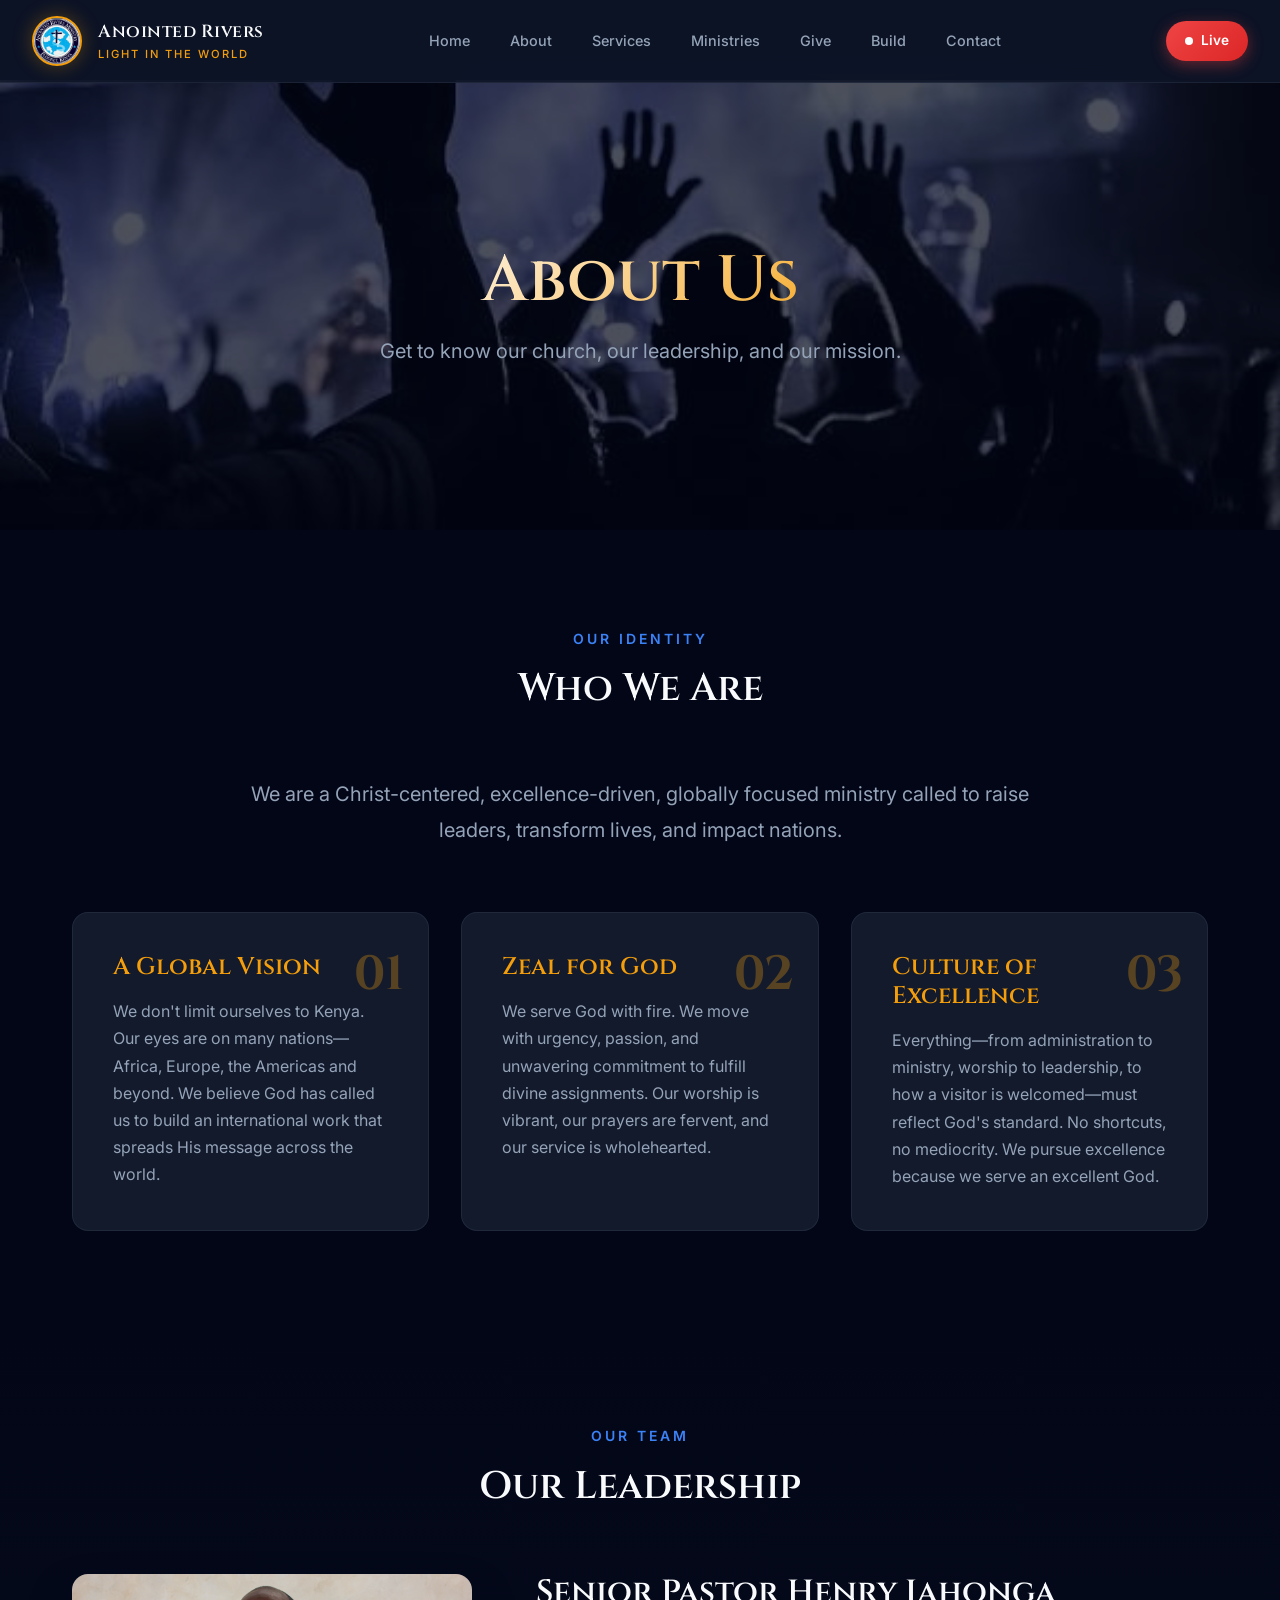
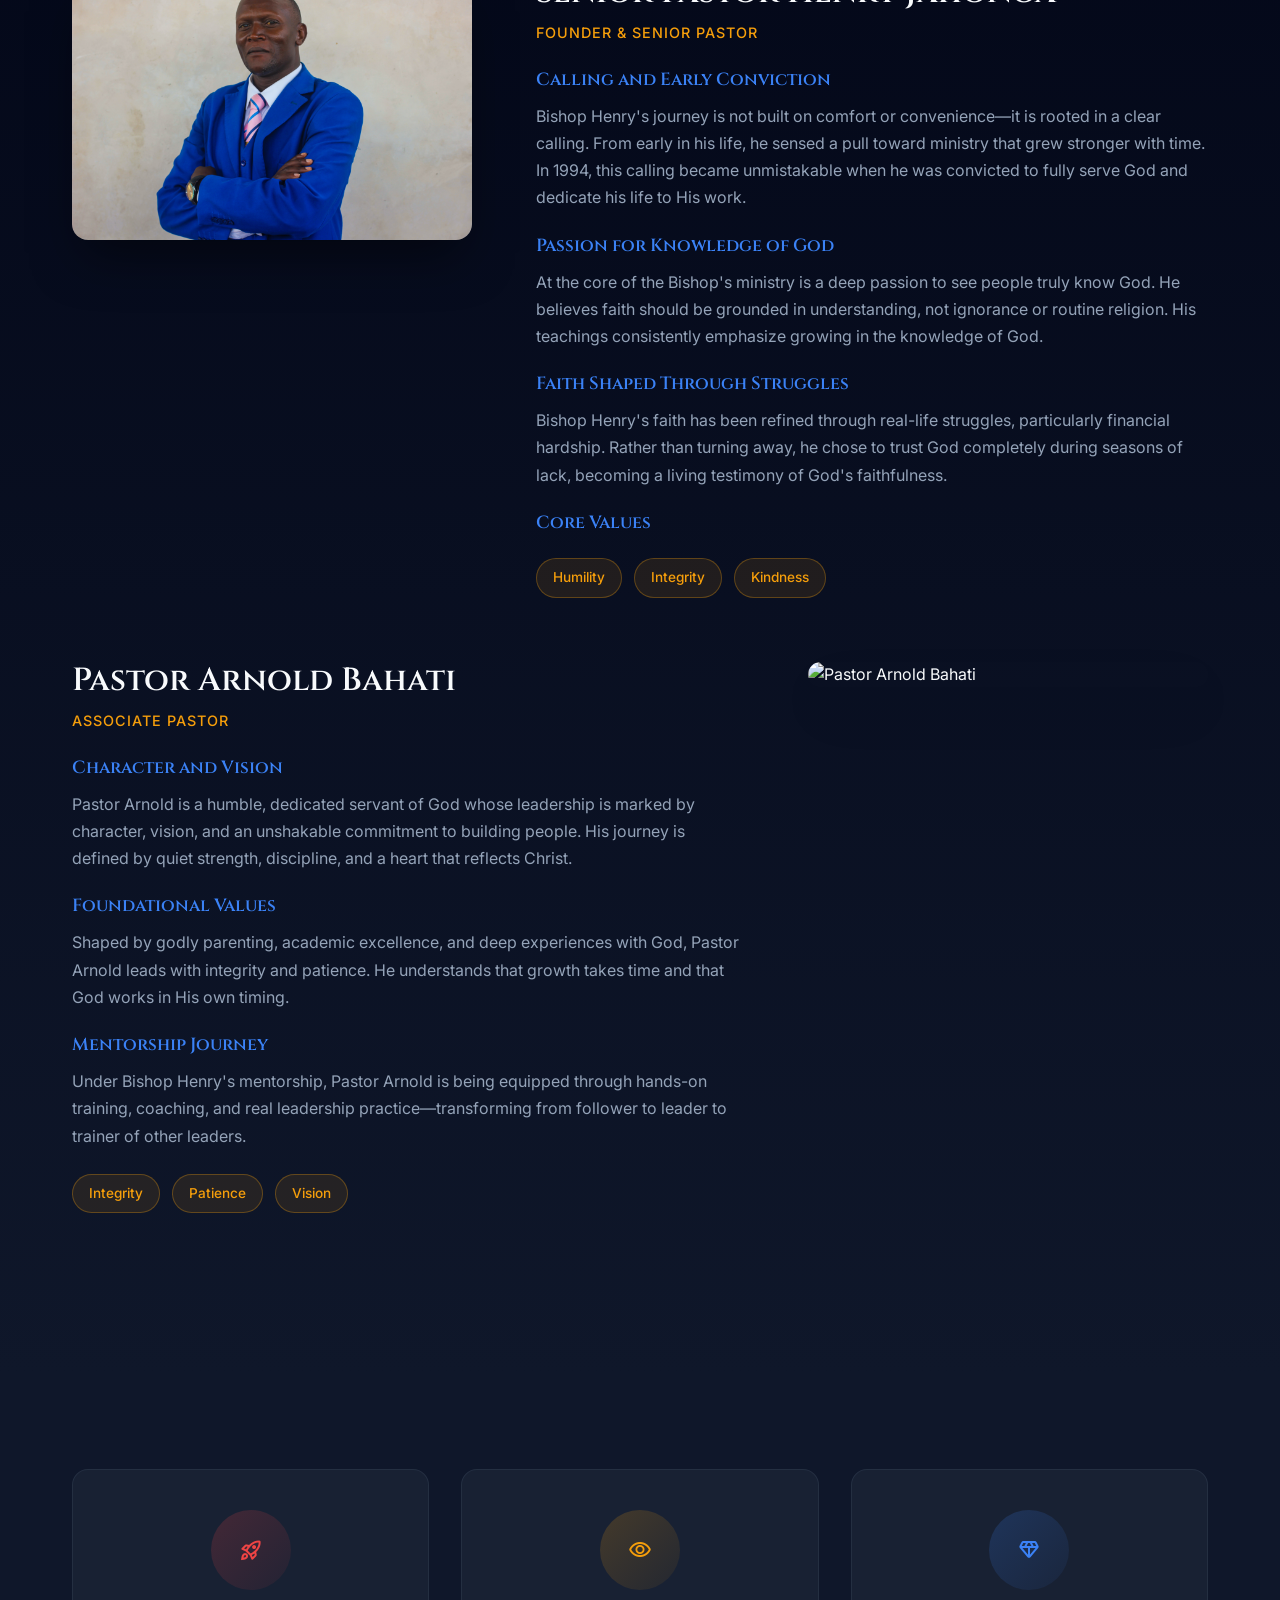
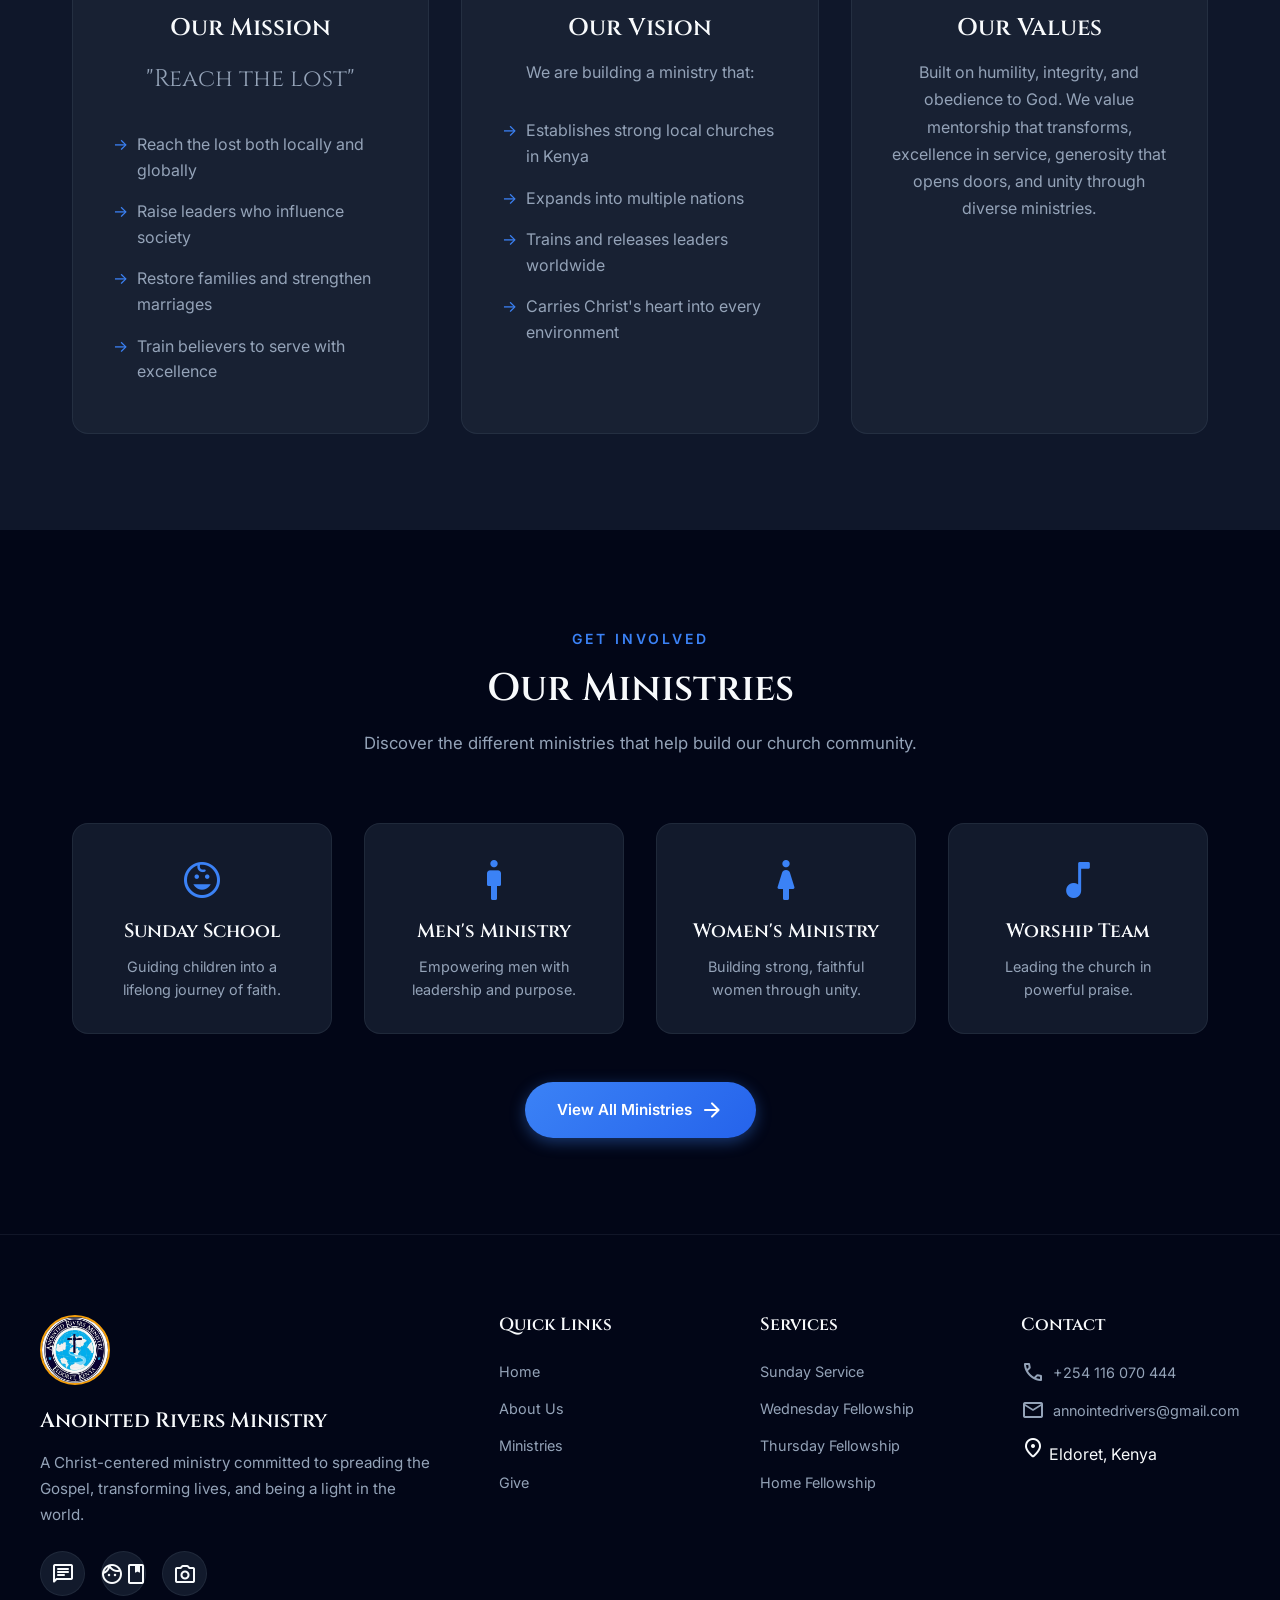
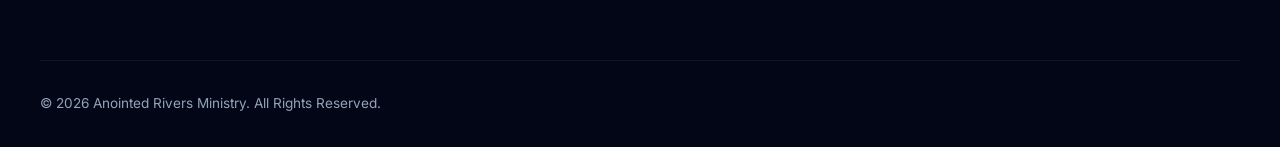
==== commit f0a2cb16: "created a build page for church construction" ====
--- a/about.html
+++ b/about.html
@@ -38,6 +38,7 @@
                 <li><a href="index.html#services">Services</a></li>
                 <li><a href="ministries.html">Ministries</a></li>
                 <li><a href="give.html">Give</a></li>
+                <li><a href="build.html">Build</a></li>
                 <li><a href="index.html#contact">Contact</a></li>
             </ul>
 
@@ -66,6 +67,7 @@
             <li><a href="index.html#services">Services</a></li>
             <li><a href="ministries.html">Ministries</a></li>
             <li><a href="give.html">Give</a></li>
+            <li><a href="build.html">Build</a></li>
             <li><a href="index.html#contact">Contact</a></li>
         </ul>
         <a href="https://www.facebook.com/YourPage/live" target="_blank" class="btn-live mobile-live">
@@ -134,7 +136,7 @@
                 </div>
                 <div class="leader-content">
                     <div class="leader-header">
-                        <h3>Bishop Henry Jahonga</h3>
+                        <h3>Senior Pastor Henry Jahonga</h3>
                         <span class="leader-role">Founder & Senior Pastor</span>
                     </div>
                     
--- a/style.css
+++ b/style.css
@@ -1899,6 +1899,442 @@
     font-weight: 500;
 }
 
+/* INDEX BUILD SNIPPET STYLES */
+.build-campaign-snippet {
+    padding: 6rem 2rem;
+    background: linear-gradient(135deg, var(--bg-dark) 0%, var(--primary) 100%);
+    position: relative;
+    overflow: hidden;
+}
+
+.build-campaign-snippet::before {
+    content: '';
+    position: absolute;
+    top: -50%;
+    right: -10%;
+    width: 500px;
+    height: 500px;
+    background: radial-gradient(circle, rgba(245, 158, 11, 0.08), transparent 70%);
+    pointer-events: none;
+}
+
+.snippet-inner {
+    max-width: var(--container);
+    margin: 0 auto;
+    display: grid;
+    grid-template-columns: 1fr 1fr;
+    gap: 4rem;
+    align-items: center;
+    position: relative;
+    z-index: 1;
+}
+
+.snippet-text h2 {
+    font-size: 2.2rem;
+    margin-bottom: 1rem;
+}
+
+.snippet-text > p {
+    color: var(--text-muted);
+    line-height: 1.8;
+    margin-bottom: 2rem;
+}
+
+.snippet-progress {
+    margin-bottom: 2rem;
+}
+
+.snippet-track {
+    width: 100%;
+    height: 8px;
+    background: rgba(255,255,255,0.1);
+    border-radius: 50px;
+    overflow: hidden;
+    margin-bottom: 0.75rem;
+}
+
+.snippet-fill {
+    height: 100%;
+    background: linear-gradient(90deg, var(--gold), var(--gold-light));
+    border-radius: 50px;
+    transition: width 1.5s ease;
+}
+
+.snippet-meta {
+    display: flex;
+    justify-content: space-between;
+    font-size: 0.85rem;
+    color: var(--text-muted);
+}
+
+.snippet-meta strong {
+    color: var(--gold);
+}
+
+.snippet-image {
+    position: relative;
+    border-radius: var(--radius);
+    overflow: hidden;
+    box-shadow: var(--shadow);
+}
+
+.snippet-image img {
+    width: 100%;
+    height: 400px;
+    object-fit: cover;
+}
+
+.snippet-badge {
+    position: absolute;
+    top: 1rem;
+    right: 1rem;
+    background: rgba(0,0,0,0.7);
+    backdrop-filter: blur(10px);
+    color: var(--gold);
+    padding: 0.5rem 1rem;
+    border-radius: 50px;
+    font-size: 0.8rem;
+    font-weight: 600;
+    display: flex;
+    align-items: center;
+    gap: 0.5rem;
+}
+
+@media (max-width: 768px) {
+    .snippet-inner {
+        grid-template-columns: 1fr;
+    }
+    .snippet-image {
+        order: -1;
+    }
+    .snippet-image img {
+        height: 250px;
+    }
+}
+/* ============================================
+   BUILD PAGE
+   ============================================ */  
+
+/* Nav */
+.build-nav {
+    position: fixed; top: 0; left: 0; right: 0;
+    background: rgba(15, 23, 42, 0.95);
+    backdrop-filter: blur(20px);
+    border-bottom: 1px solid var(--border);
+    z-index: 1000;
+}
+.build-nav-inner { max-width: var(--container); margin: 0 auto; padding: 1rem 2rem; }
+.build-nav-logo {
+    display: inline-flex; align-items: center; gap: 0.75rem;
+    color: var(--text-muted); font-size: 0.9rem; font-weight: 500;
+}
+.build-nav-logo img { width: 36px; height: 36px; border-radius: 50%; border: 2px solid var(--gold); }
+.build-nav-logo:hover { color: var(--text); }
+
+/* Hero */
+.build-hero {
+    position: relative; min-height: 90vh;
+    display: flex; align-items: center; justify-content: center;
+    padding: 8rem 2rem 4rem; overflow: hidden;
+}
+.build-hero-bg {
+    position: absolute; inset: 0;
+    background: url('Assets/Images/build-hero.jpg') center/cover;
+    filter: brightness(0.35);
+}
+.build-hero-overlay {
+    position: absolute; inset: 0;
+    background: radial-gradient(circle at 30% 50%, rgba(59,130,246,0.15), transparent 60%);
+}
+.build-hero-content {
+    position: relative; z-index: 1; max-width: 800px; text-align: center;
+    animation: fadeInUp 1s ease-out;
+}
+.build-label {
+    display: inline-block; color: var(--gold);
+    font-size: 0.875rem; font-weight: 600;
+    text-transform: uppercase; letter-spacing: 3px; margin-bottom: 1.5rem;
+}
+.build-hero h1 {
+    font-size: clamp(2.5rem, 5vw, 4rem);
+    margin-bottom: 1.5rem;
+    background: linear-gradient(135deg, #fff, var(--gold-light));
+    background-clip: text;
+    -webkit-background-clip: text;
+    -webkit-text-fill-color: transparent;
+}
+.build-lead {
+    font-size: 1.15rem; color: var(--text-muted);
+    line-height: 1.8; margin-bottom: 2.5rem;
+}
+.build-hero-actions {
+    display: flex; gap: 1rem; justify-content: center; flex-wrap: wrap;
+}
+
+.btn-give {
+    display: inline-flex; align-items: center; gap: 0.5rem;
+    background: linear-gradient(135deg, var(--gold), var(--gold-dark, #d97706));
+    color: #000; font-weight: 700;
+    padding: 1rem 2rem; border-radius: 50px;
+    box-shadow: 0 4px 15px rgba(245, 158, 11, 0.4);
+    transition: all 0.3s ease;
+}
+.btn-give:hover { transform: translateY(-3px); box-shadow: 0 8px 25px rgba(245, 158, 11, 0.5); }
+
+.btn-outline {
+    display: inline-flex; align-items: center; gap: 0.5rem;
+    border: 1px solid rgba(255,255,255,0.3); color: var(--text);
+    padding: 1rem 2rem; border-radius: 50px; font-weight: 600;
+    backdrop-filter: blur(10px);
+}
+.btn-outline:hover { background: rgba(255,255,255,0.1); border-color: var(--gold); }
+
+/* Sections */
+.section-header { text-align: center; max-width: 700px; margin: 0 auto 4rem; }
+.section-header.light { color: var(--text); }
+.section-label {
+    display: inline-block; color: var(--accent);
+    font-size: 0.875rem; font-weight: 600;
+    text-transform: uppercase; letter-spacing: 3px; margin-bottom: 1rem;
+}
+.section-header h2 { font-size: clamp(1.8rem, 3vw, 2.5rem); margin-bottom: 1rem; }
+.section-header p { color: var(--text-muted); font-size: 1.05rem; line-height: 1.8; }
+
+/* Reality / Gallery */
+.reality-section { padding: 6rem 2rem; background: var(--primary); }
+.gallery-grid {
+    display: grid; grid-template-columns: repeat(4, 1fr);
+    gap: 1rem; margin-bottom: 4rem;
+}
+.gallery-item {
+    position: relative; border-radius: var(--radius);
+    overflow: hidden; aspect-ratio: 4/3;
+}
+.gallery-item.wide { grid-column: span 2; aspect-ratio: 16/9; }
+.gallery-item img { width: 100%; height: 100%; object-fit: cover; transition: transform 0.5s ease; }
+.gallery-item:hover img { transform: scale(1.05); }
+.gallery-caption {
+    position: absolute; bottom: 0; left: 0; right: 0;
+    padding: 2rem 1rem 1rem;
+    background: linear-gradient(to top, rgba(0,0,0,0.8), transparent);
+    font-size: 0.85rem; color: rgba(255,255,255,0.9);
+}
+
+/* Master Progress */
+.master-progress {
+    background: var(--bg-card);
+    border: 1px solid var(--border);
+    border-radius: var(--radius);
+    padding: 2.5rem;
+    backdrop-filter: blur(10px);
+}
+.progress-header {
+    display: flex; justify-content: space-between; align-items: flex-end;
+    flex-wrap: wrap; gap: 1rem; margin-bottom: 1.5rem;
+}
+.progress-header h3 { font-size: 1.5rem; }
+.transparency-note {
+    display: flex; align-items: center; gap: 0.5rem;
+    color: var(--text-muted); font-size: 0.85rem; margin-top: 0.5rem;
+}
+.transparency-note .material-symbols-rounded { color: var(--gold); font-size: 1.1rem; }
+.progress-numbers { text-align: right; }
+.raised { display: block; font-family: 'Cinzel', serif; font-size: 2rem; color: var(--gold); font-weight: 700; }
+.target { color: var(--text-muted); font-size: 0.9rem; }
+.progress-track {
+    width: 100%; height: 12px;
+    background: rgba(255,255,255,0.1);
+    border-radius: 50px; overflow: hidden;
+}
+.progress-fill {
+    height: 100%; width: 0%;
+    background: linear-gradient(90deg, var(--gold), var(--gold-light));
+    border-radius: 50px; transition: width 2s cubic-bezier(0.4, 0, 0.2, 1);
+    position: relative;
+}
+.progress-fill::after {
+    content: ''; position: absolute; right: 0; top: 0; bottom: 0;
+    width: 20px; background: rgba(255,255,255,0.3); filter: blur(4px);
+}
+.progress-meta {
+    display: flex; justify-content: space-between; margin-top: 1rem;
+    font-size: 0.9rem; color: var(--text-muted);
+}
+.progress-meta strong { color: var(--text); }
+
+/* Breakdown */
+.breakdown-section { padding: 6rem 2rem; background: var(--bg-dark); }
+.breakdown-grid {
+    display: grid; grid-template-columns: repeat(auto-fit, minmax(280px, 1fr));
+    gap: 1.5rem; max-width: var(--container); margin: 0 auto;
+}
+.need-card {
+    background: var(--bg-card);
+    border: 1px solid var(--border);
+    border-radius: var(--radius);
+    padding: 2rem;
+    transition: all 0.3s ease;
+    display: flex; flex-direction: column;
+}
+.need-card:hover { transform: translateY(-5px); border-color: var(--accent); box-shadow: var(--shadow); }
+.need-card.wide { grid-column: 1 / -1; flex-direction: row; gap: 2rem; align-items: center; }
+.need-visual {
+    width: 60px; height: 60px;
+    background: linear-gradient(135deg, rgba(245,158,11,0.15), rgba(245,158,11,0.05));
+    border-radius: 14px; display: flex; align-items: center; justify-content: center;
+    color: var(--gold); font-size: 1.8rem; margin-bottom: 1.5rem; flex-shrink: 0;
+}
+.need-card.wide .need-visual { margin-bottom: 0; }
+.need-body { flex: 1; }
+.need-body h4 { font-size: 1.2rem; margin-bottom: 0.75rem; }
+.need-body > p { color: var(--text-muted); font-size: 0.95rem; line-height: 1.7; margin-bottom: 1.25rem; }
+.need-instruments { display: flex; gap: 0.5rem; flex-wrap: wrap; margin-bottom: 1.25rem; }
+.chip {
+    background: rgba(59,130,246,0.1); color: var(--accent-light, #60a5fa);
+    padding: 0.35rem 0.75rem; border-radius: 50px; font-size: 0.8rem; font-weight: 500;
+}
+.need-footer { display: flex; justify-content: space-between; align-items: center; margin-top: auto; padding-top: 1rem; border-top: 1px solid var(--border); }
+.need-cost { font-family: 'Cinzel', serif; font-weight: 700; color: var(--gold); font-size: 1.1rem; }
+.need-status { font-size: 0.8rem; padding: 0.35rem 0.75rem; border-radius: 50px; font-weight: 600; }
+.need-status.pending { background: rgba(148,163,184,0.1); color: var(--text-muted); }
+
+/* Give Section */
+.give-section-build { padding: 6rem 2rem; background: linear-gradient(135deg, var(--primary), var(--bg-dark)); position: relative; overflow: hidden; }
+.give-section-build::before {
+    content: ''; position: absolute; top: -50%; right: -20%;
+    width: 600px; height: 600px;
+    background: radial-gradient(circle, rgba(245,158,11,0.08), transparent 70%);
+    pointer-events: none;
+}
+.give-methods {
+    display: grid; grid-template-columns: repeat(auto-fit, minmax(220px, 1fr));
+    gap: 1.5rem; max-width: 900px; margin: 0 auto; position: relative; z-index: 1;
+}
+.give-method {
+    background: var(--bg-card);
+    border: 1px solid var(--border);
+    border-radius: var(--radius);
+    padding: 2rem;
+    text-align: center;
+    transition: all 0.3s ease;
+    backdrop-filter: blur(10px);
+}
+.give-method:hover { transform: translateY(-5px); border-color: var(--gold); }
+.method-badge {
+    display: inline-block; padding: 0.4rem 1rem; border-radius: 50px;
+    font-size: 0.75rem; font-weight: 700; text-transform: uppercase; letter-spacing: 1px; margin-bottom: 1rem;
+}
+.method-badge.mpesa { background: rgba(0,200,83,0.15); color: #00c853; }
+.method-badge.mpesa-till { background: rgba(0,200,83,0.15); color: #00c853; }
+.method-badge.bank { background: rgba(59,130,246,0.15); color: var(--accent); }
+.method-badge.paypal { background: rgba(0,112,186,0.15); color: #0070ba; }
+.give-method h4 { font-size: 1.3rem; margin-bottom: 1rem; }
+.method-detail { display: flex; justify-content: space-between; padding: 0.5rem 0; border-bottom: 1px solid var(--border); font-size: 0.9rem; }
+.method-detail:last-of-type { border-bottom: none; }
+.method-detail span { color: var(--text-muted); }
+.method-detail strong { color: var(--text); font-family: monospace; font-size: 1rem; }
+.method-hint { color: var(--text-dark, #64748b); font-size: 0.85rem; margin-top: 1rem; line-height: 1.5; }
+.btn-give-small {
+    display: inline-block; margin-top: 1rem;
+    background: var(--accent); color: white;
+    padding: 0.75rem 1.5rem; border-radius: 50px;
+    font-weight: 600; font-size: 0.9rem;
+}
+.btn-give-small:hover { background: var(--accent-hover); }
+
+/* Progress & Testimonies */
+.progress-section { padding: 6rem 2rem; background: var(--primary); }
+.progress-gallery {
+    display: grid; grid-template-columns: repeat(3, 1fr);
+    gap: 1rem; margin-bottom: 4rem;
+}
+.pg-item { position: relative; border-radius: var(--radius); overflow: hidden; aspect-ratio: 4/3; }
+.pg-item img { width: 100%; height: 100%; object-fit: cover; transition: transform 0.5s ease; }
+.pg-item:hover img { transform: scale(1.05); }
+.pg-tag {
+    position: absolute; bottom: 1rem; left: 1rem;
+    background: rgba(0,0,0,0.7); backdrop-filter: blur(4px);
+    color: white; padding: 0.5rem 1rem; border-radius: 50px;
+    font-size: 0.8rem; font-weight: 600;
+}
+.testimonies {
+    display: grid; grid-template-columns: repeat(auto-fit, minmax(300px, 1fr));
+    gap: 2rem; max-width: 900px; margin: 0 auto;
+}
+.testimonies blockquote {
+    background: var(--bg-card);
+    border: 1px solid var(--border);
+    border-left: 3px solid var(--gold);
+    border-radius: var(--radius);
+    padding: 2rem;
+    font-style: italic; color: var(--text-muted); line-height: 1.8;
+}
+.testimonies cite {
+    display: block; margin-top: 1rem;
+    font-style: normal; font-weight: 600; color: var(--text); font-size: 0.9rem;
+}
+
+/* Builder Section */
+.builder-section { padding: 6rem 2rem; background: linear-gradient(180deg, var(--bg-dark), var(--primary)); }
+.builder-box {
+    display: grid; grid-template-columns: 1fr 1fr;
+    gap: 4rem; align-items: center;
+    background: var(--bg-card);
+    border: 1px solid var(--border);
+    border-radius: var(--radius);
+    padding: 3rem; margin-bottom: 4rem;
+}
+.builder-content h2 { font-size: 2.2rem; margin-bottom: 1rem; }
+.builder-content p { color: var(--text-muted); line-height: 1.8; margin-bottom: 1.5rem; }
+.builder-verse {
+    font-family: 'Cinzel', serif; color: var(--gold);
+    font-size: 1.1rem; margin-bottom: 2rem; display: block;
+}
+.builder-image { border-radius: var(--radius); overflow: hidden; box-shadow: var(--shadow); }
+.builder-image img { width: 100%; height: 100%; object-fit: cover; min-height: 350px; }
+
+.builder-wall { text-align: center; max-width: 700px; margin: 0 auto; }
+.builder-wall h3 { font-size: 1.8rem; margin-bottom: 1rem; }
+.builder-wall > p { color: var(--text-muted); margin-bottom: 2rem; line-height: 1.7; }
+.wall-names {
+    display: flex; gap: 1rem; justify-content: center; flex-wrap: wrap;
+}
+.wall-name {
+    background: rgba(245,158,11,0.1); border: 1px dashed rgba(245,158,11,0.4);
+    color: var(--gold); padding: 0.75rem 1.5rem; border-radius: 50px;
+    font-weight: 600; font-size: 0.9rem;
+}
+
+/* Footer */
+.build-footer {
+    background: var(--bg-dark); border-top: 1px solid var(--border);
+    padding: 3rem 2rem; text-align: center;
+}
+.build-footer p { color: var(--text-muted); font-size: 0.9rem; margin-bottom: 0.5rem; }
+.footer-small { font-size: 0.8rem; opacity: 0.7; }
+
+/* Animations */
+@keyframes fadeInUp {
+    from { opacity: 0; transform: translateY(30px); }
+    to { opacity: 1; transform: translateY(0); }
+}
+
+/* Responsive */
+@media (max-width: 768px) {
+    .gallery-grid { grid-template-columns: 1fr 1fr; }
+    .gallery-item.wide { grid-column: span 2; }
+    .progress-gallery { grid-template-columns: 1fr; }
+    .builder-box { grid-template-columns: 1fr; }
+    .need-card.wide { flex-direction: column; }
+    .progress-header { flex-direction: column; align-items: flex-start; }
+    .progress-numbers { text-align: left; }
+}
+@media (max-width: 480px) {
+    .gallery-grid { grid-template-columns: 1fr; }
+    .gallery-item.wide { grid-column: span 1; }
+    .build-hero-actions { flex-direction: column; width: 100%; }
+    .btn-give, .btn-outline { width: 100%; justify-content: center; }
+}
 /* ============================================
    FOOTER
    ============================================ */
